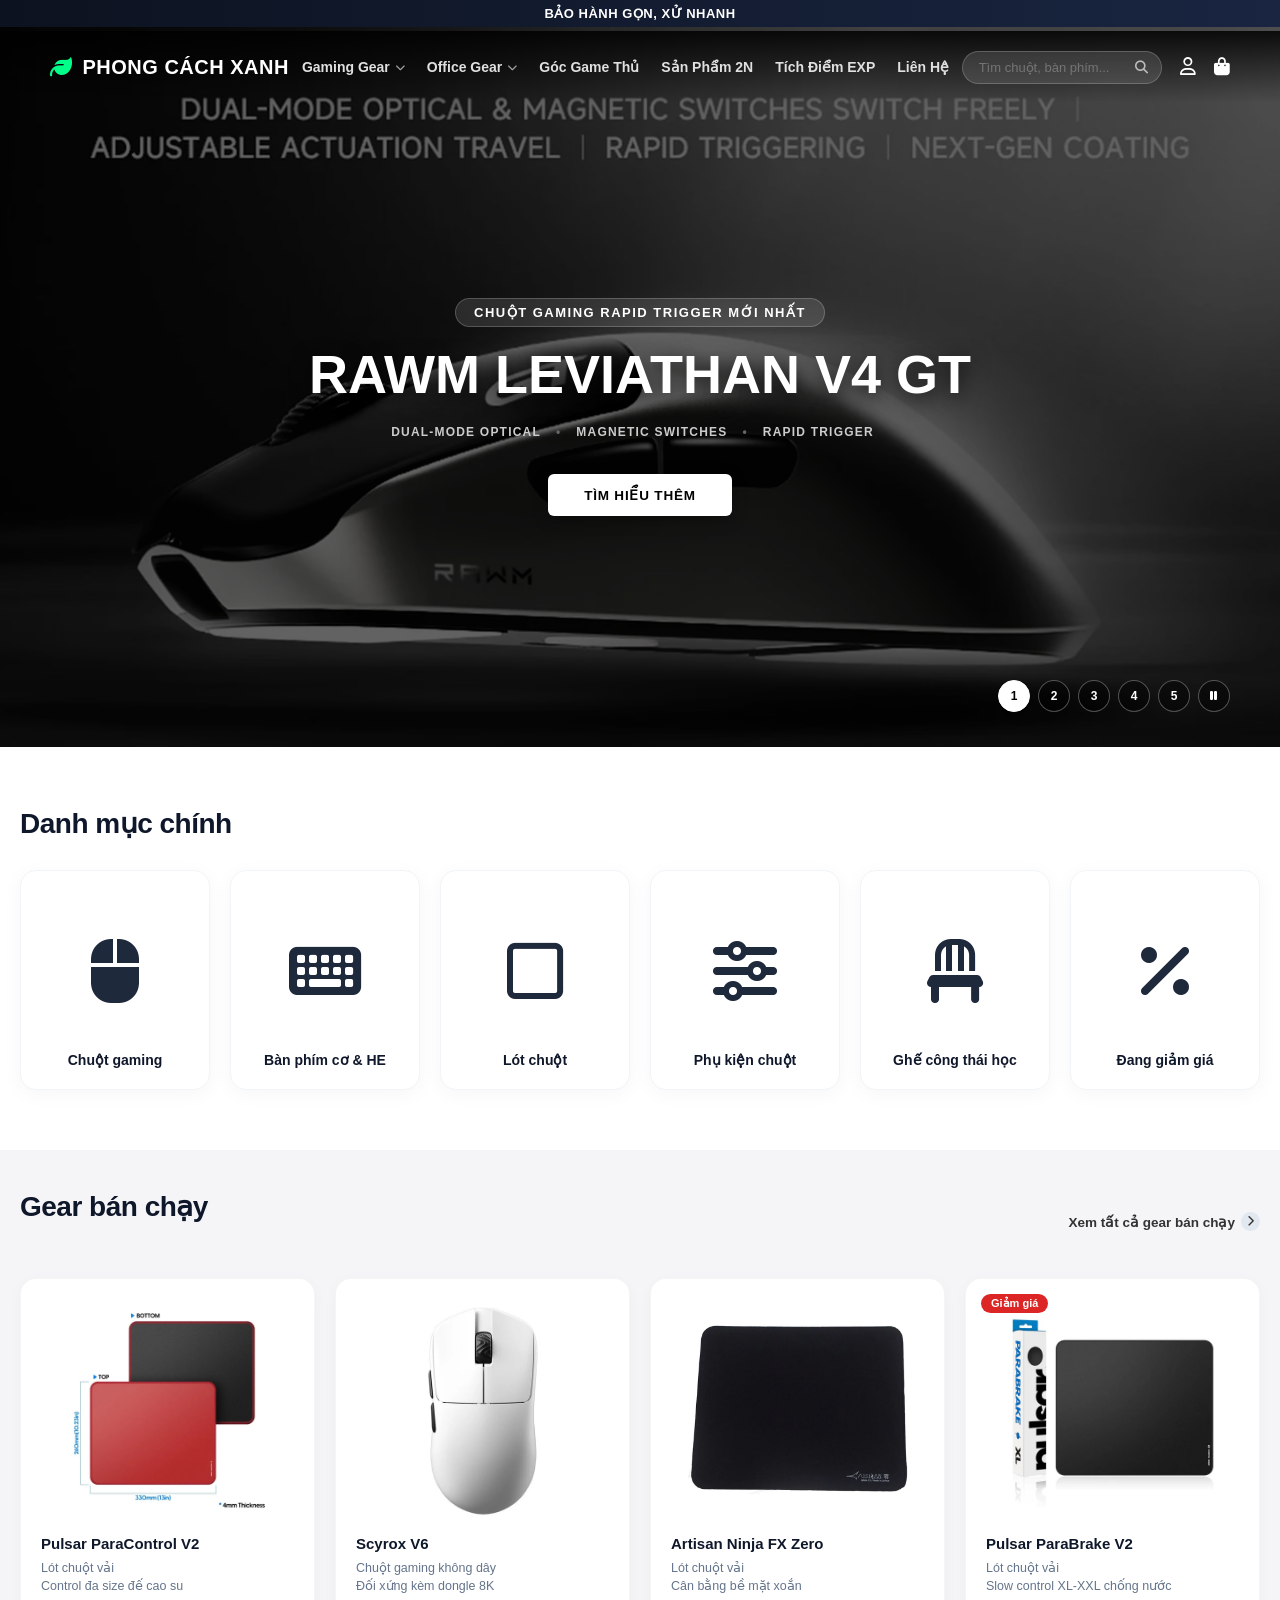
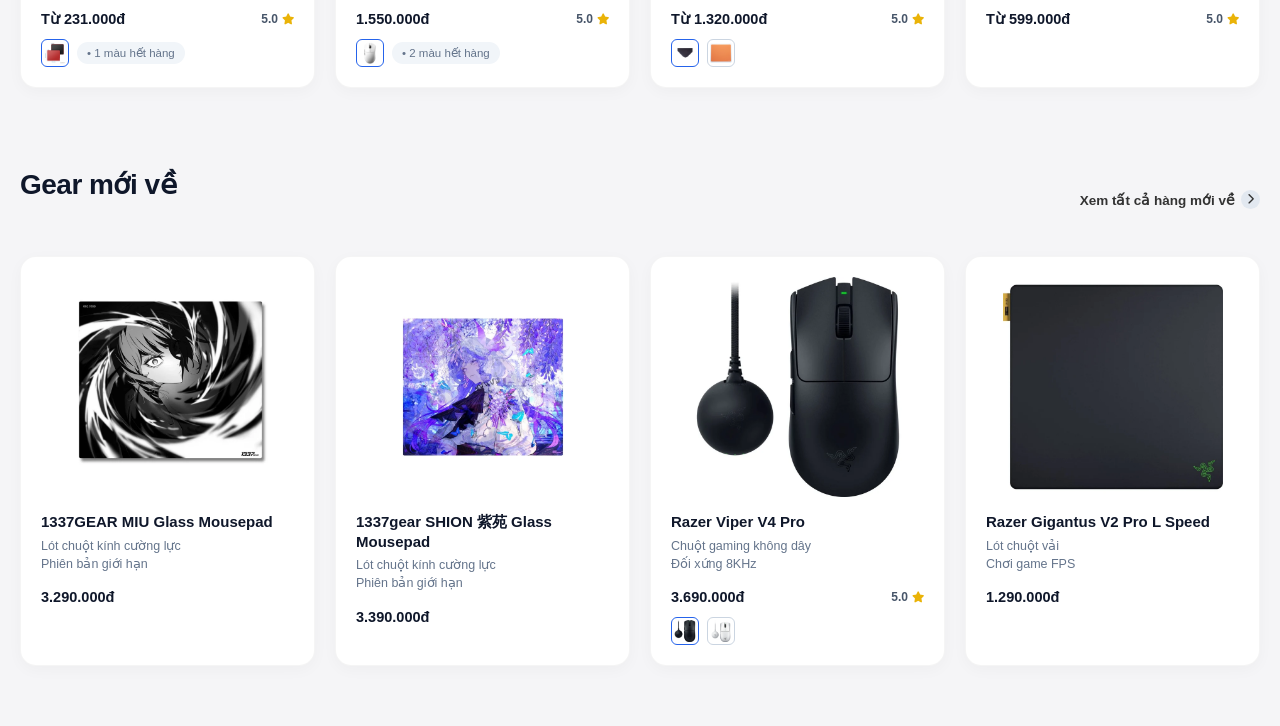
==== index.html @ 2219016d "main" ====
<!DOCTYPE html>
<html lang="vi">
<head>
  <meta charset="UTF-8">
  <meta name="viewport" content="width=device-width, initial-scale=1.0">
  <title>Phong Cách Xanh - WorldGear</title>
  <link rel="stylesheet" href="https://cdnjs.cloudflare.com/ajax/libs/font-awesome/6.4.0/css/all.min.css">
  <link rel="stylesheet" href="style.css">
</head>
<body> 

  <!-- Thanh thong bao tren cung -->
  <div class="top-bar">BẢO HÀNH GỌN, XỬ NHANH</div>

  <!-- Header, thanh dieu huong -->
  <header class="header">
  <div class="logo">
    <i class="fa-solid fa-leaf"></i>
    <span>Phong Cách Xanh</span>
  </div>

  <nav>
    <ul class="nav-links">

      <!-- 1. MEGA MENU GAMING GEAR -->
      <li class="has-mega-menu">
        <a href="#">Gaming Gear <i class="fa-solid fa-chevron-down nav-arrow"></i></a>
        
        <div class="mega-menu">
          <div class="mega-menu-inner">
            <!-- Cột danh mục chữ -->
            <div class="mega-categories">
              <div class="mega-header">
                <h2>Gaming Gear</h2>
                <a href="#" class="view-all">Xem tất cả Gaming Gear &rsaquo;</a>
              </div>

              <div class="mega-grid">
                <!-- Cột 1 -->
                <div class="mega-col">
                  <h4>Chuột Gaming</h4>
                  <ul>
                    <li><a href="#">Chuột Không Dây</a></li>
                    <li><a href="#">Chuột Siêu Nhẹ</a></li>
                    <li><a href="#">Chuột Có Dây</a></li>
                  </ul>
                  <h4>Phụ Kiện Chuột</h4>
                  <ul>
                    <li><a href="#">Feet chuột</a></li>
                    <li><a href="#">Grip tape</a></li>
                    <li><a href="#">Bao tay chơi game</a></li>
                    <li><a href="#">Aero Mod</a></li>
                    <li><a href="#">Dongle</a></li>
                    <li><a href="#">Tất cả phụ kiện chuột</a></li>
                  </ul>
                </div>

                <!-- Cột 2 -->
                <div class="mega-col">
                  <h4>Bàn Phím</h4>
                  <ul>
                    <li><a href="#">Bàn phím HE</a></li>
                    <li><a href="#">Bàn phím cơ</a></li>
                    <li><a href="#">Bàn phím không dây</a></li>
                  </ul>
                  <h4>Phụ Kiện Phím</h4>
                  <ul>
                    <li><a href="#">Kê tay</a></li>
                    <li><a href="#">Keycap</a></li>
                    <li><a href="#">Switch bàn phím</a></li>
                    <li><a href="#">Tất cả phụ kiện phím</a></li>
                  </ul>
                </div>

                <!-- Cột 3 -->
                <div class="mega-col">
                  <h4>Lót Chuột</h4>
                  <ul>
                    <li><a href="#">Lót chuột vải</a></li>
                    <li><a href="#">Lót chuột kính</a></li>
                    <li><a href="#">Lót chuột Cerapad</a></li>
                  </ul>
                  <h4>Setup</h4>
                  <ul>
                    <li><a href="#">Ghế công thái học</a></li>
                    <li><a href="#">Phụ kiện công thái học</a></li>
                    <li><a href="#">Arm màn hình</a></li>
                    <li><a href="#">Bàn nâng hạ</a></li>
                  </ul>
                </div>

                <!-- Cột 4 -->
                <div class="mega-col">
                  <h4>Tai Nghe</h4>
                  <ul>
                    <li><a href="#">Tai nghe gaming</a></li>
                    <li><a href="#">Soundcard</a></li>
                  </ul>
                  <h4>Khuyến Mãi</h4>
                  <ul>
                    <li><a href="#">Khuyến mãi</a></li>
                  </ul>
                </div>
              </div>
            </div>

            <!-- Cột Banner hình ảnh bên phải -->
            <div class="mega-banners">
              <div class="banner-card banner-large">
                <img src="img/submenu/Wooting-2800px.webp" alt="Wooting Keyboard">
                <span class="banner-tag">Wooting</span>
              </div>
              <div class="banner-group">
                <div class="banner-card banner-small">
                  <img src="img/submenu/pulsar-jinggg-x-2800px.webp" alt="Pulsar PRO Series">
                  <span class="banner-tag">Pulsar PRO Series</span>
                </div>
                <div class="banner-card banner-small">
                  <img src="img/submenu/Wlmouse-Beast-G-Silver-2800px.webp" alt="WLmouse Beast G">
                  <span class="banner-tag">WLmouse Beast G</span>
                </div>
              </div>
            </div>

          </div>
        </div>
      </li>

      <!-- 2. DROPDOWN MENU OFFICE GEAR (2 CẤP) -->
      <li class="has-dropdown">
        <a href="#">Office Gear <i class="fa-solid fa-chevron-down nav-arrow"></i></a>
        
        <ul class="dropdown-menu">
          <li><a href="#">Bàn phím văn phòng</a></li>
          
          <li class="has-submenu">
            <a href="#" class="active-item">Setup công thái học <i class="fa-solid fa-chevron-right sub-arrow"></i></a>
            <!-- Submenu cấp 2 -->
            <ul class="submenu">
              <li><a href="#">Ghế công thái học</a></li>
              <li><a href="#">Phụ kiện công thái học</a></li>
              <li><a href="#">Arm màn hình</a></li>
              <li><a href="#">Bàn nâng hạ</a></li>
            </ul>
          </li>
          
          <li><a href="#">Thiết bị cân màu</a></li>
          <li><a href="#">Chuột văn phòng</a></li>
        </ul>
      </li>

      <li><a href="#">Góc Game Thủ</a></li>
      <li><a href="#">Sản Phẩm 2N</a></li>
      <li><a href="#">Tích Điểm EXP</a></li>
      <li><a href="#">Liên Hệ</a></li>
    </ul>
  </nav>

  <div class="header-actions">
    <div class="search-box">
      <input type="text" placeholder="Tìm chuột, bàn phím...">
      <i class="fa-solid fa-magnifying-glass"></i>
    </div>
    <div class="header-icon">
      <i class="fa-regular fa-user"></i>
    </div>
    <div class="header-icon">
      <i class="fa-solid fa-bag-shopping"></i>
    </div>
  </div>
</header>

  <!-- Hero Section -->
   <script src="script.js"></script>
  <section class="hero">
  <!-- Wrapper chứa các Slide -->
  <div class="slides-container">
    
    <!-- SLIDE 1 -->
    <div class="slide active">
      <img src="img/hero/RAWM-Lev-v4-gt-2800px.webp" class="hero-bg" alt="RAWM Leviathan V4 GT">
      <div class="hero-content">
        <span class="tagline">Chuột Gaming Rapid Trigger Mới Nhất</span>
        <h1 class="hero-title">RAWM Leviathan V4 GT</h1>
        <div class="features-list">
          <span>Dual-Mode Optical</span>
          <span>Magnetic Switches</span>
          <span>Rapid Trigger</span>
        </div>
        <a href="#" class="btn-primary">Tìm Hiểu Thêm</a>
      </div>
    </div>

    <!-- SLIDE 2 -->
    <div class="slide">
      <img src="img/hero/Lamzu_Thorn_v2_2800px.webp" class="hero-bg" alt="Lamzu Thorn V2">
      <div class="hero-content">
        <span class="tagline">Chuột gaming thế hệ mới nhất</span>
        <h1 class="hero-title">Lamzu Thorn V2</h1>
        <div class="features-list">
          <span>4KHz Polling Rate</span>
          <span>Siêu nhẹ 52g</span>
          <span>Cảm biến PAW3395</span>
        </div>
        <a href="#" class="btn-primary">Xem Thêm</a>
      </div>
    </div>

    <!-- SLIDE 3 -->
    <div class="slide">
      <img src="img/hero/yuki-aim-pulsar-2800px.webp" class="hero-bg" alt="Yuki Aim x Pulsar">
      <div class="hero-content">
        <span class="tagline">Lót chuột kính giới hạn</span>
        <h1 class="hero-title">Yuki Aim x Pulsar<br>Superglide 3</h1>
        <div class="features-list">
          <span>Kính cường lực Superglide</span>
          <span>Họa tiết Yuki Edition</span>
        </div>
        <a href="#" class="btn-primary">Xem Chi Tiết</a>
      </div>
    </div>

    <!-- SLIDE 4 -->
    <div class="slide">
      <img src="img/hero/Pulsar-superglide-3-T1-2800px.webp" class="hero-bg" alt="Pulsar x T1">
      <div class="hero-content">
        <span class="tagline">Lót chuột kính phiên bản giới hạn</span>
        <h1 class="hero-title">Pulsar x T1 Liên Minh Huyền Thoại</h1>
        <div class="features-list">
          <span>Phiên bản T1 Winner</span>
          <span>Bề mặt trượt mượt mà</span>
        </div>
        <a href="#" class="btn-primary">Xem Thêm</a>
      </div>
    </div>

    <!-- SLIDE 5 -->
    <div class="slide">
      <img src="img/hero/1337gear-shion.webp" class="hero-bg" alt="1337GEAR">
      <div class="hero-content">
        <span class="tagline">Lót chuột kính giới hạn</span>
        <h1 class="hero-title">1337GEAR</h1>
        <div class="features-list">
          <span>Chống ma sát tối đa</span>
          <span>Thiết kế Anime độc bản</span>
        </div>
        <a href="#" class="btn-primary">Tìm Hiểu Thêm</a>
      </div>
    </div>

  </div>

  <!-- Thanh Điều Hướng Slide Góc Dưới Bên Phải -->
  <div class="slider-controls">
    <button class="dot active" data-index="0">1</button>
    <button class="dot" data-index="1">2</button>
    <button class="dot" data-index="2">3</button>
    <button class="dot" data-index="3">4</button>
    <button class="dot" data-index="4">5</button>
    <button class="toggle-play" id="playPauseBtn"><i class="fa-solid fa-pause"></i></button>
  </div>
</section>

<!-- Danh mucj chinh -->
<section class="main-categories">
  <div class="container">
    <h2 class="section-title">Danh mục chính</h2>

    <div class="category-grid">
      
      <!-- Thẻ 1: Chuột gaming -->
      <a href="#" class="category-card">
        <div class="category-icon">
          <!-- Đã dùng icon FontAwesome có nét vẽ đen - xanh tương tự ảnh mẫu -->
          <i class="fa-solid fa-computer-mouse"></i>
        </div>
        <span class="category-name">Chuột gaming</span>
      </a>

      <!-- Thẻ 2: Bàn phím cơ & HE -->
      <a href="#" class="category-card">
        <div class="category-icon">
          <i class="fa-solid fa-keyboard"></i>
        </div>
        <span class="category-name">Bàn phím cơ & HE</span>
      </a>

      <!-- Thẻ 3: Lót chuột -->
      <a href="#" class="category-card">
        <div class="category-icon">
          <!-- Icon hình chữ nhật đại diện cho lót chuột -->
          <i class="fa-regular fa-square"></i>
        </div>
        <span class="category-name">Lót chuột</span>
      </a>

      <!-- Thẻ 4: Phụ kiện chuột -->
      <a href="#" class="category-card">
        <div class="category-icon">
          <i class="fa-solid fa-sliders"></i>
        </div>
        <span class="category-name">Phụ kiện chuột</span>
      </a>

      <!-- Thẻ 5: Ghế công thái học -->
      <a href="#" class="category-card">
        <div class="category-icon">
          <i class="fa-solid fa-chair"></i>
        </div>
        <span class="category-name">Ghế công thái học</span>
      </a>

      <!-- Thẻ 6: Đang giảm giá -->
      <a href="#" class="category-card">
        <div class="category-icon">
          <i class="fa-solid fa-percent"></i>
        </div>
        <span class="category-name">Đang giảm giá</span>
      </a>

    </div>
  </div>
</section>

<!-- GEar ban chay -->
<section class="bestseller-section">
  <div class="container">
    <div class="section-header">
      <h2 class="section-title">Gear bán chạy</h2>
      <a href="#" class="view-all-link">Xem tất cả gear bán chạy <i class="fa-solid fa-chevron-right"></i></a>
    </div>

    <div class="product-grid">

      <div class="product-card" data-id="bc-01">
        <div class="product-image">
          <img src="product/Mouse pad/Pulsa/Pulsa paracontrol v2/lot-chu-t-pulsar-paracontrol-v2-medium-speed-s-d-n-xxl-size-m-i-38123616305397.webp" alt="Pulsar ParaControl V2">
          <button class="btn-quick-add" data-id="bc-01" data-name="Pulsar ParaControl V2" data-price="231000">+ Chọn nhanh</button>
        </div>
        <div class="product-info">
          <h3 class="product-name">Pulsar ParaControl V2</h3>
          <p class="product-subtext">Lót chuột vải</p>
          <p class="product-subtext">Control đa size đế cao su</p>
          <div class="product-meta">
            <div class="product-price">Từ 231.000đ</div>
            <div class="product-rating"><span>5.0</span> <i class="fa-solid fa-star"></i></div>
          </div>
          <div class="product-status">
            <div class="color-thumb active"><img src="product/Mouse pad/Pulsa/Pulsa paracontrol v2/lot-chu-t-pulsar-paracontrol-v2-medium-speed-s-d-n-xxl-size-m-i-38123616305397.webp" alt="black"></div>
            <span class="status-tag">• 1 màu hết hàng</span>
          </div>
        </div>
      </div>

      <div class="product-card" data-id="bc-02">
        <div class="product-image">
          <img src="product/Mouse/scyrox v6/chu-t-khong-day-sieu-nh-scyrox-v6-di-kem-dongle-8k-42603647893749.webp" alt="Scyrox V6">
          <button class="btn-quick-add" data-id="bc-02" data-name="Scyrox V6" data-price="1550000">+ Chọn nhanh</button>
        </div>
        <div class="product-info">
          <h3 class="product-name">Scyrox V6</h3>
          <p class="product-subtext">Chuột gaming không dây</p>
          <p class="product-subtext">Đối xứng kèm dongle 8K</p>
          <div class="product-meta">
            <div class="product-price">1.550.000đ</div>
            <div class="product-rating"><span>5.0</span> <i class="fa-solid fa-star"></i></div>
          </div>
          <div class="product-status">
            <div class="color-thumb active"><img src="product/Mouse/scyrox v6/chu-t-khong-day-sieu-nh-scyrox-v6-di-kem-dongle-8k-42603647893749.webp" alt="white"></div>
            <span class="status-tag">• 2 màu hết hàng</span>
          </div>
        </div>
      </div>

      <div class="product-card" data-id="bc-03">
        <div class="product-image">
          <img src="product/Mouse pad/Artisan/Artisan zero/lot-chu-t-v-i-artisan-ninja-fx-zero-1167254172.webp" alt="Artisan Ninja FX Zero">
          <button class="btn-quick-add" data-id="bc-03" data-name="Artisan Ninja FX Zero" data-price="1320000">+ Chọn nhanh</button>
        </div>
        <div class="product-info">
          <h3 class="product-name">Artisan Ninja FX Zero</h3>
          <p class="product-subtext">Lót chuột vải</p>
          <p class="product-subtext">Cân bằng bề mặt xoắn</p>
          <div class="product-meta">
            <div class="product-price">Từ 1.320.000đ</div>
            <div class="product-rating"><span>5.0</span> <i class="fa-solid fa-star"></i></div>
          </div>
          <div class="product-status">
            <div class="color-thumb active">
              <img src="product/Mouse pad/Artisan/Artisan zero/lot-chu-t-v-i-artisan-ninja-fx-zero-1167254174.jpg" alt="">
            </div>
            <div class="color-thumb">
              <img src="product/Mouse pad/Artisan/Artisan zero/lot-chu-t-v-i-artisan-ninja-fx-zero-1167254175.webp" alt="">
            </div>
          </div>
        </div>
      </div>

      <div class="product-card" data-id="bc-04">
        <span class="badge-sale">Giảm giá</span>
        <div class="product-image">
          <img src="product/Mouse pad/Pulsa/Pulsa parabrake v2/lot-chu-t-pulsar-parabrake-v2-slow-speed-xl-d-n-xxl-41639916306677.webp" alt="Pulsar ParaBrake V2">
          <button class="btn-quick-add" data-id="bc-04" data-name="Pulsar ParaBrake V2" data-price="599000">+ Chọn nhanh</button>
        </div>
        <div class="product-info">
          <h3 class="product-name">Pulsar ParaBrake V2</h3>
          <p class="product-subtext">Lót chuột vải</p>
          <p class="product-subtext">Slow control XL-XXL chống nước</p>
          <div class="product-meta">
            <div class="product-price">Từ 599.000đ</div>
            <div class="product-rating"><span>5.0</span> <i class="fa-solid fa-star"></i></div>
          </div>
        </div>
      </div>

    </div>
  </div>
</section>

<!-- Gear moi ve -->
<section class="new-arrivals-section">
  <div class="container">
    <div class="section-header">
      <h2 class="section-title">Gear mới về</h2>
      <a href="#" class="view-all-link">Xem tất cả hàng mới về <i class="fa-solid fa-chevron-right"></i></a>
    </div>

    <div class="product-grid">

      <div class="product-card" data-id="mv-01">
        <div class="product-image">
          <img src="product/Mouse pad/Glass mousepad/1337gear/1337gear-miu-lot-chu-t-kinh-c-ng-l-c-1253948917.webp" alt="1337GEAR MIU Glass Mousepad">
          <button class="btn-quick-add" data-id="mv-01" data-name="1337GEAR MIU Glass Mousepad" data-price="3290000">+ Chọn nhanh</button>
        </div>
        <div class="product-info">
          <h3 class="product-name">1337GEAR MIU Glass Mousepad</h3>
          <p class="product-subtext">Lót chuột kính cường lực</p>
          <p class="product-subtext">Phiên bản giới hạn</p>
          <div class="product-meta">
            <div class="product-price">3.290.000đ</div>
          </div>
        </div>
      </div>

      <div class="product-card" data-id="mv-02">
        <div class="product-image">
          <img src="product/Mouse pad/Glass mousepad/1337gear/1337gear-shion-lot-chu-t-kinh-c-ng-l-c-1253948911.webp" alt="1337gear SHION Glass Mousepad">
          <button class="btn-quick-add" data-id="mv-02" data-name="1337gear SHION 紫苑 Glass Mousepad" data-price="3390000">+ Chọn nhanh</button>
        </div>
        <div class="product-info">
          <h3 class="product-name">1337gear SHION 紫苑 Glass Mousepad</h3>
          <p class="product-subtext">Lót chuột kính cường lực</p>
          <p class="product-subtext">Phiên bản giới hạn</p>
          <div class="product-meta">
            <div class="product-price">3.390.000đ</div>
          </div>
        </div>
      </div>

      <div class="product-card" data-id="mv-03">
        <div class="product-image">
          <img src="product/Mouse/Razer/v4 pro/razer-viper-v4-pro-chu-t-khong-day-d-i-x-ng-8khz-1229087475.webp" alt="Razer Viper V4 Pro">
          <button class="btn-quick-add" data-id="mv-03" data-name="Razer Viper V4 Pro" data-price="3690000">+ Chọn nhanh</button>
        </div>
        <div class="product-info">
          <h3 class="product-name">Razer Viper V4 Pro</h3>
          <p class="product-subtext">Chuột gaming không dây</p>
          <p class="product-subtext">Đối xứng 8KHz</p>
          <div class="product-meta">
            <div class="product-price">3.690.000đ</div>
            <div class="product-rating"><span>5.0</span> <i class="fa-solid fa-star"></i></div>
          </div>
          <div class="product-status">
            <div class="color-thumb active">
              <img src="product/Mouse/Razer/v4 pro/razer-viper-v4-pro-chu-t-khong-day-d-i-x-ng-8khz-1229087475.webp" alt="">
            </div>
            <div class="color-thumb ">
              <img src="product/Mouse/Razer/v4 pro/razer-viper-v4-pro-chu-t-khong-day-d-i-x-ng-8khz-1229087485.webp" alt="">
            </div>
          </div>
        </div>
      </div>

      <div class="product-card" data-id="mv-04">
        <div class="product-image">
          <img src="product/Mouse pad/Razer/gigantus v2 pro/razer-gigantus-v2-pro-l-speed-lot-chu-t-ch-i-game-fps-1231407725.webp" alt="Razer Gigantus V2 Pro L Speed">
          <button class="btn-quick-add" data-id="mv-04" data-name="Razer Gigantus V2 Pro L Speed" data-price="1290000">+ Chọn nhanh</button>
        </div>
        <div class="product-info">
          <h3 class="product-name">Razer Gigantus V2 Pro L Speed</h3>
          <p class="product-subtext">Lót chuột vải</p>
          <p class="product-subtext">Chơi game FPS</p>
          <div class="product-meta">
            <div class="product-price">1.290.000đ</div>
          </div>
        </div>
      </div>

    </div>
  </div>
</section>



</body>
</html>
---- style.css ----
/* Reset CSS */
* {
  box-sizing: border-box;
  margin: 0;
  padding: 0;
  font-family: 'Segoe UI', -apple-system, BlinkMacSystemFont, Roboto, sans-serif;
}

body {
  background-color: #F5F5F7;
  color: #ffffff;
  overflow-x: hidden;
}

/* Top Announcement Bar */
.top-bar {
  background: linear-gradient(90deg, #0C121F, #192541);
  text-align: center;
  padding: 6px 12px;
  font-size: 13px;
  font-weight: 600;
  letter-spacing: 0.5px;
  position: relative;
  z-index: 101;
}

/* Header Component */
/* ==================== HEADER COMPONENT ==================== */
.header {
  position: fixed;
  top: 31px;
  left: 0;
  width: 100%;
  z-index: 100;
  display: flex;
  align-items: center;
  justify-content: space-between;
  padding: 18px 50px;
  /* Mặc định nền trong suốt mờ từ trên xuống */
  background: linear-gradient(180deg, rgba(0,0,0,0.85) 0%, rgba(0,0,0,0) 100%);
  /* Thêm transition để đổi màu mượt mà */
  transition: background 0.4s ease, color 0.4s ease, box-shadow 0.4s ease;
}

/* HIỆU ỨNG HOVER VÀO HEADER */
.header:hover {
  background: #ffffff; /* Đổi nền thành màu trắng */
  box-shadow: 0 4px 20px rgba(0, 0, 0, 0.15); /* Thêm bóng đổ nhẹ cho đẹp */
}

/* Đổi màu Logo khi hover Header */
.logo {
  display: flex;
  align-items: center;
  gap: 10px;
  font-weight: 800;
  font-size: 20px;
  text-transform: uppercase;
  letter-spacing: 0.5px;
  cursor: pointer;
  color: #ffffff;
  transition: color 0.4s ease;
}

.header:hover .logo {
  color: #000000; /* Đổi tên Logo thành màu đen */
}

.logo i {
  color: #00ff88;
  font-size: 22px;
  transition: color 0.4s ease;
}

.header:hover .logo i {
  color: #00aa55; /* Đổi icon logo sang tone xanh đậm hơn chút trên nền trắng */
}

/* Đổi màu các liên kết Navigation */
.nav-links {
  display: flex;
  list-style: none;
  gap: 22px;
}

.nav-links a {
  color: #e0e0e0;
  text-decoration: none;
  font-weight: 600;
  font-size: 14px;
  transition: color 0.3s ease;
  display: flex;
  align-items: center;
  gap: 5px;
}

.header:hover .nav-links a {
  color: #111111; /* Đổi chữ menu thành màu đen khi hover Header */
}

.nav-links a:hover {
  color: #00cc66 !important; /* Màu xanh khi rê chuột trực tiếp vào từng chữ */
}

.nav-arrow {
  font-size: 10px;
  opacity: 0.7;
}

/* Header Actions & Search Box */
.header-actions {
  display: flex;
  align-items: center;
  gap: 18px;
}

.search-box {
  position: relative;
}

.search-box input {
  background: rgba(255, 255, 255, 0.12);
  border: 1px solid rgba(255, 255, 255, 0.2);
  padding: 8px 36px 8px 16px;
  border-radius: 20px;
  color: #ffffff;
  font-size: 13px;
  outline: none;
  backdrop-filter: blur(8px);
  width: 200px;
  transition: all 0.3s ease;
}

/* Đổi khung tìm kiếm khi hover Header */
.header:hover .search-box input {
  background: #f0f0f0;
  border-color: #ddd;
  color: #000000;
}

.header:hover .search-box input::placeholder {
  color: #777777;
}

.search-box input:focus {
  width: 240px;
  border-color: #00cc66 !important;
}

.search-box i {
  position: absolute;
  right: 14px;
  top: 50%;
  transform: translateY(-50%);
  color: #bbb;
  font-size: 13px;
  transition: color 0.4s ease;
}

.header:hover .search-box i {
  color: #555555; /* Đổi kính kính tìm kiếm sang màu xám đen */
}

.header-icon {
  font-size: 18px;
  color: #ffffff;
  cursor: pointer;
  transition: color 0.3s ease;
}

.header:hover .header-icon {
  color: #111111; /* Đổi các icon giỏ hàng / user thành màu đen */
}

.header-icon:hover {
  color: #00cc66 !important;
}

/* ==================== DROPDOWN & MEGA MENU BASE ==================== */
/* Đảm bảo menu con mở ra ăn theo chiều rộng toàn màn hình */
.header {
  position: absolute;
}

.nav-links > li {
  position: relative;
  padding: 10px 0;
}

/* Xoay mũi tên khi Hover */
.has-mega-menu:hover .nav-arrow,
.has-dropdown:hover .nav-arrow {
  transform: rotate(180deg);
  color: #00cc66;
}

.nav-arrow {
  transition: transform 0.3s ease;
}

/* ==================== 1. MEGA MENU (GAMING GEAR) ==================== */
.mega-menu {
  position: fixed;
  top: 85px; /* Ngay dưới thanh Header */
  left: 0;
  width: 100vw;
  background: #ffffff;
  color: #111111;
  box-shadow: 0 10px 30px rgba(0,0,0,0.15);
  border-top: 1px solid #eee;
  opacity: 0;
  visibility: hidden;
  transform: translateY(10px);
  transition: all 0.3s ease;
  pointer-events: none;
  z-index: 99;
}

.has-mega-menu:hover .mega-menu {
  opacity: 1;
  visibility: visible;
  transform: translateY(0);
  pointer-events: auto;
}

.mega-menu-inner {
  max-width: 1300px;
  margin: 0 auto;
  padding: 30px 40px;
  display: flex;
  gap: 40px;
}

/* Bên trái: Danh mục */
.mega-categories {
  flex: 1;
}

.mega-header {
  display: flex;
  justify-content: space-between;
  align-items: center;
  margin-bottom: 25px;
  padding-bottom: 10px;
  border-bottom: 1px solid #f0f0f0;
}

.mega-header h2 {
  font-size: 20px;
  font-weight: 800;
  color: #111;
}

.mega-header .view-all {
  color: #2563eb;
  font-size: 13px;
  font-weight: 600;
  text-decoration: none;
}

.mega-grid {
  display: grid;
  grid-template-columns: repeat(4, 1fr);
  gap: 20px;
}

.mega-col h4 {
  font-size: 14px;
  font-weight: 700;
  color: #111;
  margin-top: 15px;
  margin-bottom: 10px;
}

.mega-col h4:first-child {
  margin-top: 0;
}

.mega-col ul {
  list-style: none;
}

.mega-col ul li {
  margin-bottom: 8px;
}

.mega-col ul li a {
  color: #666;
  font-size: 13px;
  text-decoration: none;
  font-weight: 500;
  transition: color 0.2s ease;
}

.mega-col ul li a:hover {
  color: #2563eb;
}

/* Bên phải: Banners */
.mega-banners {
  width: 420px;
  display: flex;
  flex-direction: column;
  gap: 12px;
}

.banner-card {
  position: relative;
  border-radius: 12px;
  overflow: hidden;
  background: #f5f5f5;
}

.banner-card img {
  width: 100%;
  height: 100%;
  object-fit: cover;
  display: block;
  transition: transform 0.4s ease;
}

.banner-card:hover img {
  transform: scale(1.04);
}

.banner-large {
  height: 180px;
}

.banner-group {
  display: flex;
  gap: 12px;
}

.banner-small {
  flex: 1;
  height: 120px;
}

.banner-tag {
  position: absolute;
  bottom: 12px;
  left: 12px;
  background: rgba(255, 255, 255, 0.9);
  backdrop-filter: blur(4px);
  color: #111;
  padding: 5px 12px;
  border-radius: 6px;
  font-size: 12px;
  font-weight: 700;
  box-shadow: 0 2px 8px rgba(0,0,0,0.1);
}

/* ==================== 2. DROPDOWN 2 CẤP (OFFICE GEAR) ==================== */
.dropdown-menu {
  position: absolute;
  top: 100%;
  left: 0;
  width: 230px;
  background: #ffffff;
  border-radius: 12px;
  padding: 10px;
  box-shadow: 0 10px 25px rgba(0, 0, 0, 0.12);
  list-style: none;
  opacity: 0;
  visibility: hidden;
  transform: translateY(10px);
  transition: all 0.3s ease;
  z-index: 100;
}

.has-dropdown:hover .dropdown-menu {
  opacity: 1;
  visibility: visible;
  transform: translateY(0);
}

.dropdown-menu li {
  position: relative;
  margin-bottom: 2px;
}

.dropdown-menu li a {
  display: flex;
  justify-content: space-between;
  align-items: center;
  padding: 12px 14px;
  color: #333333;
  font-size: 13.5px;
  font-weight: 600;
  text-decoration: none;
  border-radius: 8px;
  transition: all 0.2s ease;
}

.dropdown-menu li a:hover,
.dropdown-menu li a.active-item {
  background: #edf2ff;
  color: #2563eb;
}

.sub-arrow {
  font-size: 11px;
  opacity: 0.7;
}

/* Submenu Cấp 2 (Bay ra bên phải) */
.submenu {
  position: absolute;
  top: 0;
  left: 100%;
  margin-left: 8px;
  width: 220px;
  background: #ffffff;
  border-radius: 12px;
  padding: 10px;
  box-shadow: 0 10px 25px rgba(0, 0, 0, 0.12);
  list-style: none;
  opacity: 0;
  visibility: hidden;
  transform: translateX(-10px);
  transition: all 0.25s ease;
}

.has-submenu:hover .submenu {
  opacity: 1;
  visibility: visible;
  transform: translateX(0);
}

/* Hero Section */
/* ==================== HERO SLIDER STYLES ==================== */
.hero {
  position: relative;
  height: 80vh;
  width: 100%;
  overflow: hidden;
  background: #050505;
}

.slides-container {
  position: relative;
  width: 100%;
  height: 100%;
}

/* Các slide xếp chồng lên nhau, ẩn mặc định */
.slide {
  position: absolute;
  top: 0;
  left: 0;
  width: 100%;
  height: 100%;
  opacity: 0;
  visibility: hidden;
  transition: opacity 0.8s ease-in-out, visibility 0.8s ease-in-out;
  display: flex;
  align-items: center;
  justify-content: center;
}

/* Slide active sẽ hiện lên */
.slide.active {
  opacity: 1;
  visibility: visible;
}

/* Ảnh nền Hero */
.hero-bg {
  position: absolute;
  top: 0;
  left: 0;
  width: 100%;
  height: 100%;
  object-fit: cover;
  opacity: 0.45;
  filter: brightness(0.8) contrast(1.1);
}

/* Nội dung chữ ở giữa */
.hero-content {
  position: relative;
  z-index: 10;
  text-align: center;
  max-width: 900px;
  padding: 0 20px;
  margin-top: 40px;
  transform: translateY(15px);
  transition: transform 0.8s ease-out;
}

.slide.active .hero-content {
  transform: translateY(0);
}

/* Nhãn phụ (Tagline) */
.tagline {
  display: inline-block;
  color: #ffffff;
  font-size: 13px;
  font-weight: 600;
  text-transform: uppercase;
  letter-spacing: 1.5px;
  margin-bottom: 16px;
  background: rgba(255, 255, 255, 0.12);
  padding: 6px 18px;
  border-radius: 30px;
  backdrop-filter: blur(5px);
  border: 1px solid rgba(255, 255, 255, 0.2);
}

/* Tiêu đề chính */
.hero-title {
  font-size: 54px;
  font-weight: 900;
  line-height: 1.15;
  text-transform: uppercase;
  margin-bottom: 20px;
  color: #ffffff;
  text-shadow: 0 5px 20px rgba(0,0,0,0.8);
}

/* Đặc tính nổi bật */
.features-list {
  display: flex;
  justify-content: center;
  flex-wrap: wrap;
  gap: 15px;
  color: #cccccc;
  font-size: 12px;
  font-weight: 700;
  letter-spacing: 1.2px;
  text-transform: uppercase;
  margin-bottom: 35px;
}

.features-list span::after {
  content: "•";
  margin-left: 15px;
  color: #666;
}

.features-list span:last-child::after {
  content: "";
}

/* Nút bấm mua hàng / xem chi tiết */
.btn-primary {
  display: inline-block;
  background: #ffffff;
  color: #000000;
  padding: 13px 36px;
  border-radius: 6px;
  font-weight: 700;
  font-size: 13.5px;
  text-decoration: none;
  text-transform: uppercase;
  letter-spacing: 0.8px;
  transition: all 0.3s ease;
  box-shadow: 0 4px 15px rgba(0, 0, 0, 0.3);
}

.btn-primary:hover {
  background: #00ff88;
  color: #000000;
  box-shadow: 0 0 25px rgba(0, 255, 136, 0.6);
  transform: translateY(-2px);
}

/* ==================== CONTROLS (NÚT BẤM SLIDE) ==================== */
.slider-controls {
  position: absolute;
  bottom: 35px;
  right: 50px;
  display: flex;
  align-items: center;
  gap: 8px;
  z-index: 20;
}

.dot, .toggle-play {
  width: 32px;
  height: 32px;
  border-radius: 50%;
  border: 1px solid rgba(255, 255, 255, 0.3);
  background: rgba(0, 0, 0, 0.4);
  color: #ffffff;
  font-size: 12px;
  font-weight: 600;
  cursor: pointer;
  display: flex;
  align-items: center;
  justify-content: center;
  transition: all 0.3s ease;
  backdrop-filter: blur(4px);
}

.dot:hover, .toggle-play:hover {
  border-color: #ffffff;
  background: rgba(255, 255, 255, 0.2);
}

.dot.active {
  border-color: #ffffff;
  background: #ffffff;
  color: #000000;
  font-weight: 800;
}

/* ==================== MAIN CATEGORIES SECTION ==================== */
.main-categories {
  background-color: #ffffff;
  padding: 60px 0;
  color: #111111;
}

.container {
  max-width: 1280px;
  margin: 0 auto;
  padding: 0 20px;
}

/* Tiêu đề mục */
.section-title {
  font-size: 28px;
  font-weight: 800;
  color: #0f172a;
  margin-bottom: 30px;
  letter-spacing: -0.5px;
}

/* Lưới chứa 6 danh mục */
.category-grid {
  display: grid;
  grid-template-columns: repeat(6, 1fr);
  gap: 20px;
}

/* Thẻ Danh Mục (Card) */
.category-card {
  background: #ffffff;
  border-radius: 16px;
  border: 1px solid #f1f5f9;
  box-shadow: 0 4px 20px rgba(0, 0, 0, 0.04);
  display: flex;
  flex-direction: column;
  align-items: center;
  justify-content: space-between;
  padding: 35px 15px 20px 15px;
  text-decoration: none;
  transition: all 0.3s ease;
  height: 220px;
}

/* Hiệu ứng rê chuột nâng nhẹ thẻ lên */
.category-card:hover {
  transform: translateY(-6px);
  box-shadow: 0 12px 30px rgba(0, 0, 0, 0.08);
  border-color: #e2e8f0;
}

/* Khung chứa Icon */
.category-icon {
  flex: 1;
  display: flex;
  align-items: center;
  justify-content: center;
  color: #1e293b;
  font-size: 64px; /* Kích thước icon lớn nổi bật */
  transition: transform 0.3s ease, color 0.3s ease;
}

/* Icon đổi tone màu nhẹ khi hover */
.category-card:hover .category-icon {
  transform: scale(1.08);
  color: #2563eb;
}

/* Trường hợp dùng hình ảnh PNG/SVG thay cho Icon */
.category-icon img {
  max-width: 80px;
  max-height: 80px;
  object-fit: contain;
}

/* Tên danh mục bên dưới */
.category-name {
  font-size: 14px;
  font-weight: 700;
  color: #0f172a;
  text-align: center;
  margin-top: 15px;
  line-height: 1.3;
}

/* Responsive cho màn hình nhỏ / Điện thoại */
@media (max-width: 1024px) {
  .category-grid {
    grid-template-columns: repeat(3, 1fr);
  }
}

@media (max-width: 640px) {
  .category-grid {
    grid-template-columns: repeat(2, 1fr);
    gap: 12px;
  }
  
  .category-card {
    height: 180px;
    padding: 25px 10px 15px 10px;
  }

  .category-icon {
    font-size: 48px;
  }
}

/* ==================== BESTSELLER SECTION ==================== */
.bestseller-section {
  padding: 40px 0 60px 0;
}

/* Header của Section */
.section-header {
  display: flex;
  justify-content: space-between;
  align-items: center;
  margin-bottom: 25px;
}

.view-all-link {
  color: #333333;
  font-size: 13.5px;
  font-weight: 600;
  text-decoration: none;
  display: flex;
  align-items: center;
  gap: 6px;
  transition: color 0.2s ease;
}

.view-all-link i {
  font-size: 11px;
  background: #e2e8f0;
  padding: 4px 6px;
  border-radius: 50%;
}

.view-all-link:hover {
  color: #2563eb;
}

/* Lưới sản phẩm (4 cột) */
.product-grid {
  display: grid;
  grid-template-columns: repeat(4, 1fr);
  gap: 20px;
}

/* Thẻ Sản Phẩm */
.product-card {
  background: #ffffff;
  border-radius: 16px;
  padding: 20px;
  position: relative;
  display: flex;
  flex-direction: column;
  justify-content: space-between;
  border: 1px solid rgba(0, 0, 0, 0.04);
  box-shadow: 0 4px 15px rgba(0, 0, 0, 0.03);
  transition: transform 0.3s ease, box-shadow 0.3s ease;
}

.product-card:hover {
  transform: translateY(-50%);
  transform: translateY(-5px);
  box-shadow: 0 12px 25px rgba(0, 0, 0, 0.08);
}

/* Badge Giảm Giá */
.badge-sale {
  position: absolute;
  top: 15px;
  left: 15px;
  background: #dc2626;
  color: #ffffff;
  font-size: 11px;
  font-weight: 700;
  padding: 3px 10px;
  border-radius: 12px;
  z-index: 2;
}

/* Khung Ảnh Sản Phẩm */
.product-image {
  width: 100%;
  height: 220px;
  display: flex;
  align-items: center;
  justify-content: center;
  margin-bottom: 15px;
}

.product-image img {
  max-width: 100%;
  max-height: 100%;
  object-fit: contain;
  transition: transform 0.3s ease;
}

.product-card:hover .product-image img {
  transform: scale(1.04);
}

/* Thông Tin Sản Phẩm */
.product-info {
  display: flex;
  flex-direction: column;
  flex: 1;
}

.product-name {
  font-size: 15px;
  font-weight: 700;
  color: #0f172a;
  margin-bottom: 6px;
  line-height: 1.3;
}

.product-subtext {
  font-size: 12.5px;
  color: #64748b;
  margin-bottom: 2px;
  line-height: 1.3;
}

/* Giá & Đánh giá */
.product-meta {
  display: flex;
  justify-content: space-between;
  align-items: center;
  margin-top: 15px;
  margin-bottom: 12px;
}

.product-price {
  font-size: 14.5px;
  font-weight: 700;
  color: #0f172a;
}

.product-rating {
  display: flex;
  align-items: center;
  gap: 4px;
  font-size: 12px;
  font-weight: 600;
  color: #475569;
}

.product-rating i {
  color: #eab308; /* Màu vàng ngôi sao */
  font-size: 11px;
}

/* Ô màu sắc & Trạng thái (Color Swatches) */
.product-status {
  display: flex;
  align-items: center;
  gap: 8px;
  margin-top: auto;
}

.color-thumb {
  width: 28px;
  height: 28px;
  border-radius: 6px;
  border: 1px solid #cbd5e1;
  padding: 2px;
  cursor: pointer;
  display: flex;
  align-items: center;
  justify-content: center;
  overflow: hidden;
}

.color-thumb.active {
  border-color: #2563eb;
}

.color-thumb img {
  width: 100%;
  height: 100%;
  object-fit: cover;
  border-radius: 4px;
}



.status-tag {
  font-size: 11.5px;
  color: #64748b;
  background: #f1f5f9;
  padding: 4px 10px;
  border-radius: 12px;
  font-weight: 500;
}

/* Responsive */
@media (max-width: 1024px) {
  .product-grid {
    grid-template-columns: repeat(2, 1fr);
  }
}

@media (max-width: 640px) {
  .product-grid {
    grid-template-columns: repeat(1, 1fr);
  }
}

/* ==================== NEW ARRIVALS SECTION ==================== */
.new-arrivals-section {
  padding: 20px 0 60px 0;
}

/* Nút + Chọn Nhanh trên ảnh sản phẩm */
/* Khung chứa ảnh sản phẩm */
.product-image {
  position: relative;
  width: 100%;
  height: 220px;
  display: flex;
  align-items: center;
  justify-content: center;
  margin-bottom: 15px;
  overflow: hidden; /* Giữ nút nằm gọn bên trong khung ảnh */
}

/* Nút "+ Chọn nhanh" - Mặc định ẩn và trượt nhẹ từ dưới lên */
.btn-quick-add {
  position: absolute;
  bottom: 12px;
  right: 12px;
  background-color: #2563eb; /* Màu xanh dương */
  color: #ffffff;
  border: none;
  padding: 8px 16px;
  border-radius: 8px;
  font-size: 12.5px;
  font-weight: 700;
  cursor: pointer;
  box-shadow: 0 4px 12px rgba(37, 99, 235, 0.35);
  
  /* Hiệu ứng Ẩn & Trượt */
  opacity: 0;
  visibility: hidden;
  transform: translateY(10px);
  transition: all 0.25s cubic-bezier(0.4, 0, 0.2, 1);
  z-index: 10;
}

/* Khi hover vào THẺ/ẢNH SẢN PHẨM -> Hiện nút Chọn nhanh */
.product-card:hover .btn-quick-add {
  opacity: 1;
  visibility: visible;
  transform: translateY(0);
}

/* Hiệu ứng khi rê chuột trực tiếp vào nút */
.btn-quick-add:hover {
  background-color: #1d4ed8;
  transform: translateY(-2px);
  box-shadow: 0 6px 16px rgba(37, 99, 235, 0.45);
}

/* Hiệu ứng khi nhấn nút */
.btn-quick-add:active {
  transform: translateY(0) scale(0.96);
}
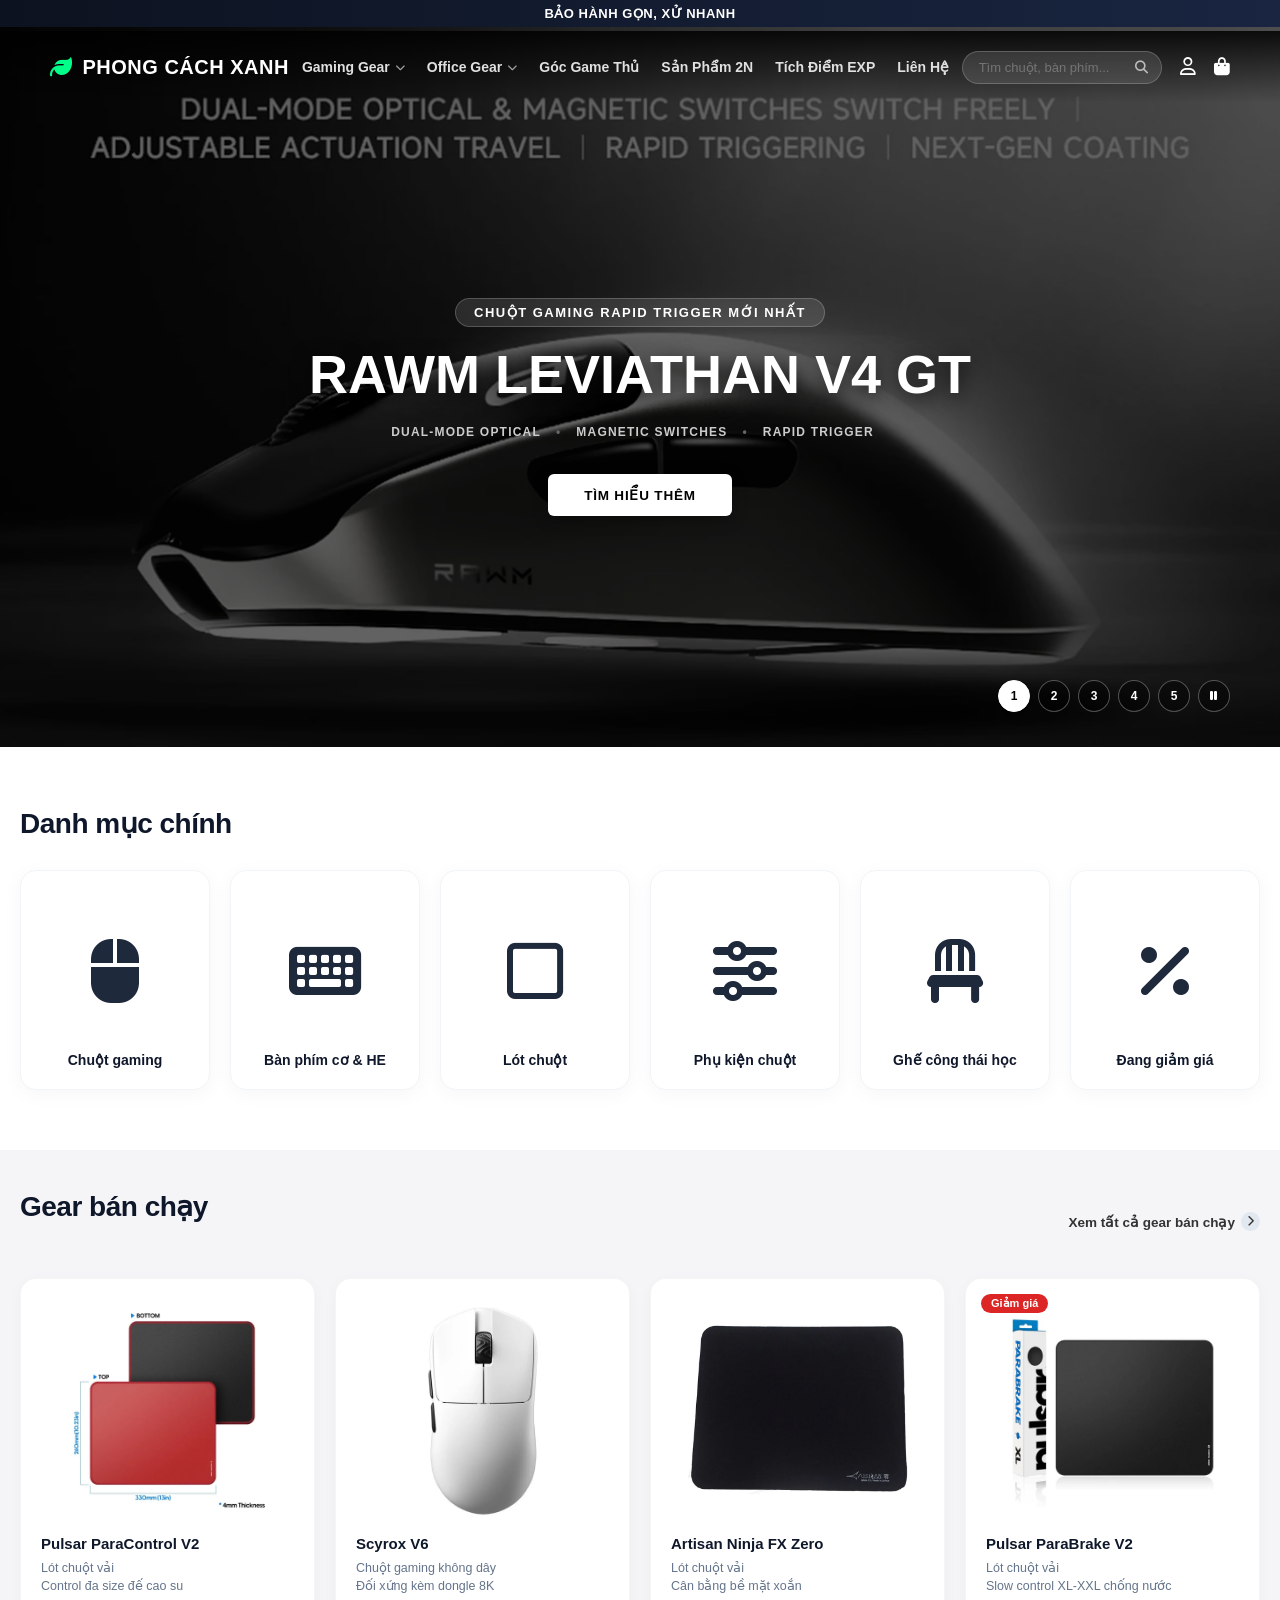
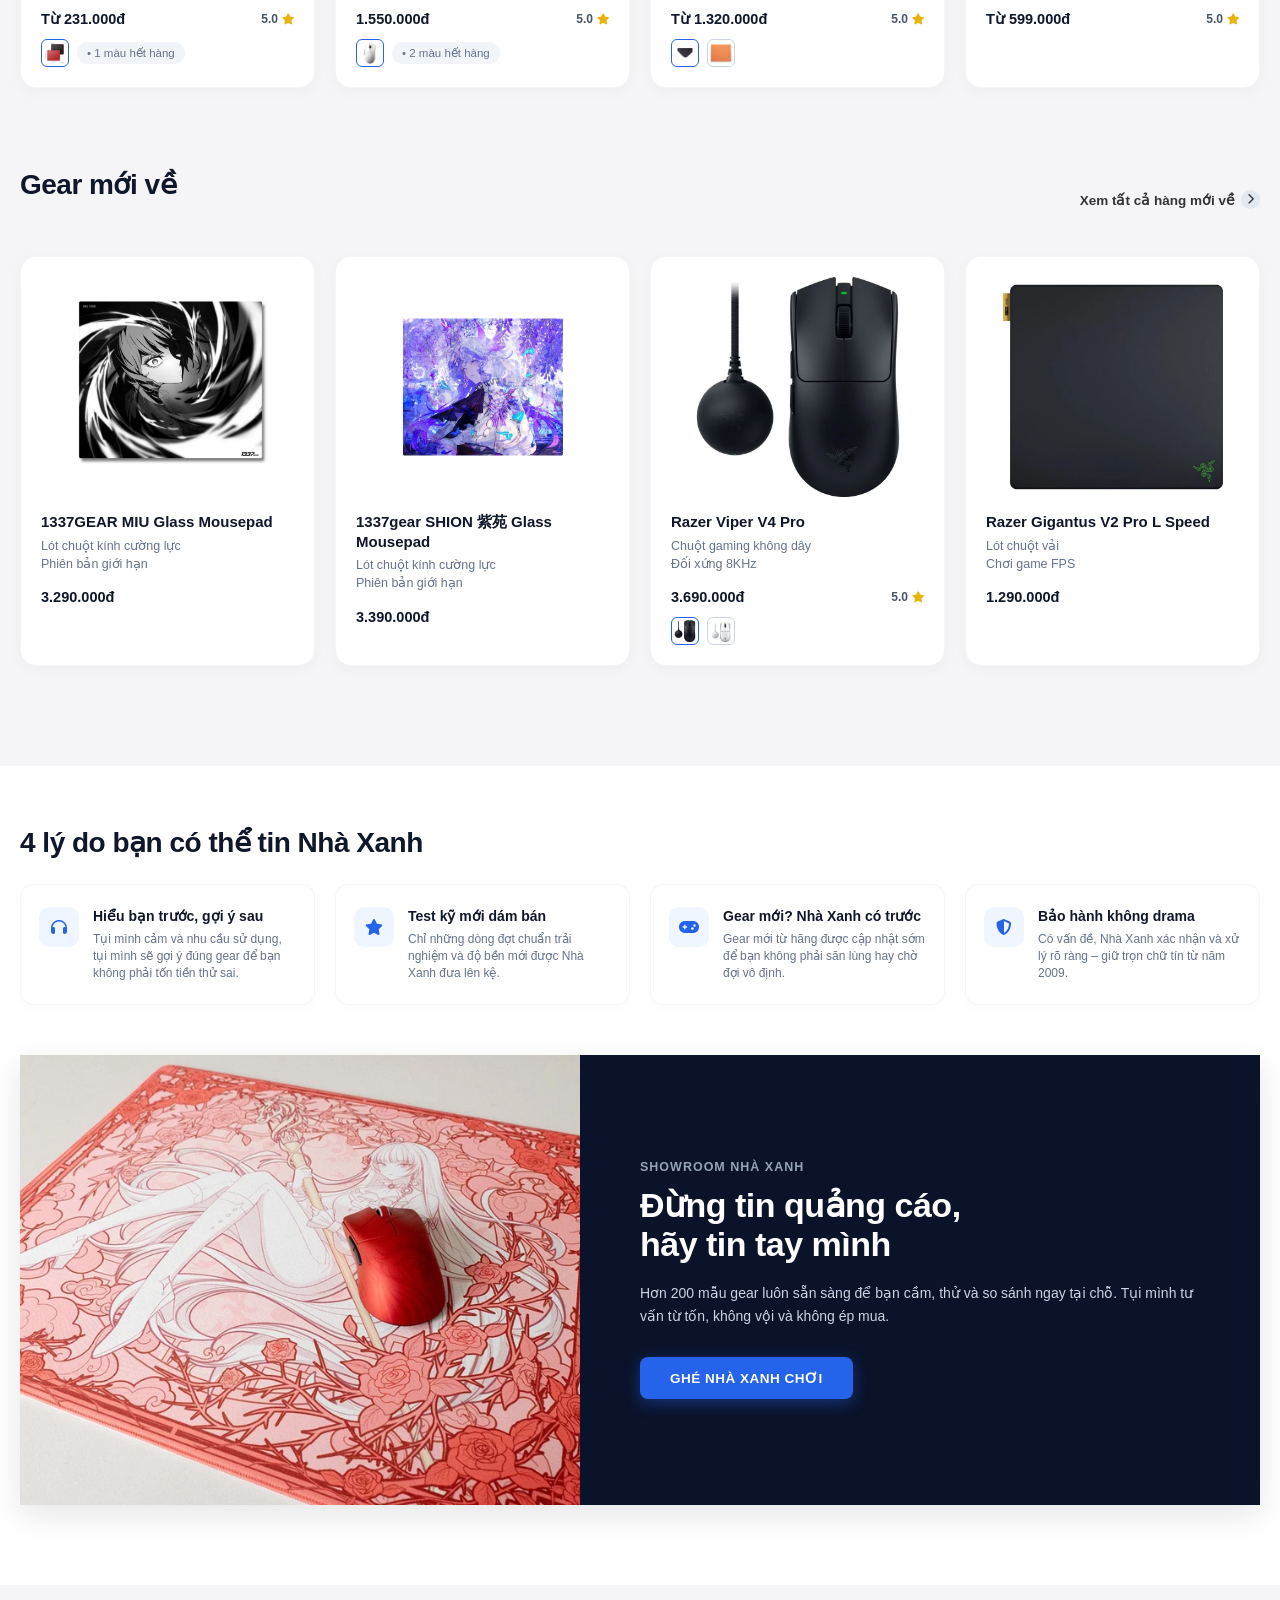
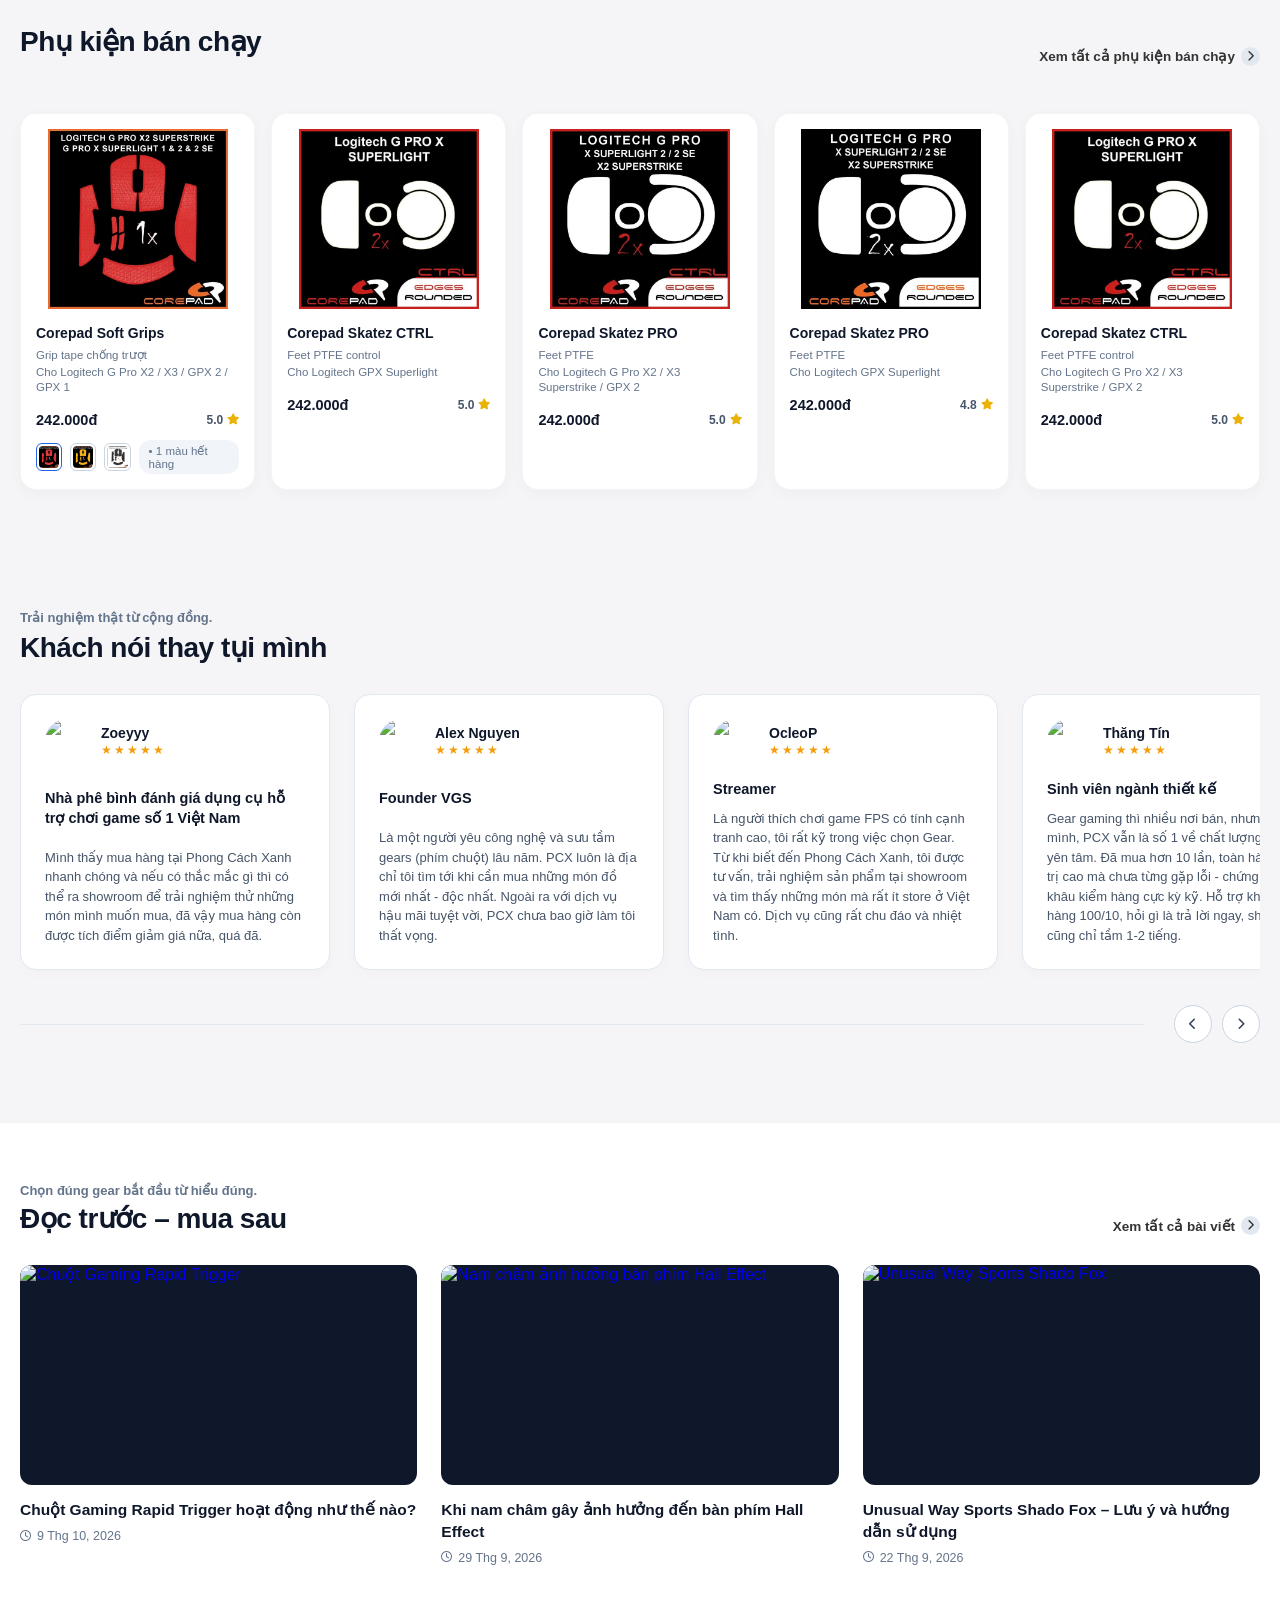
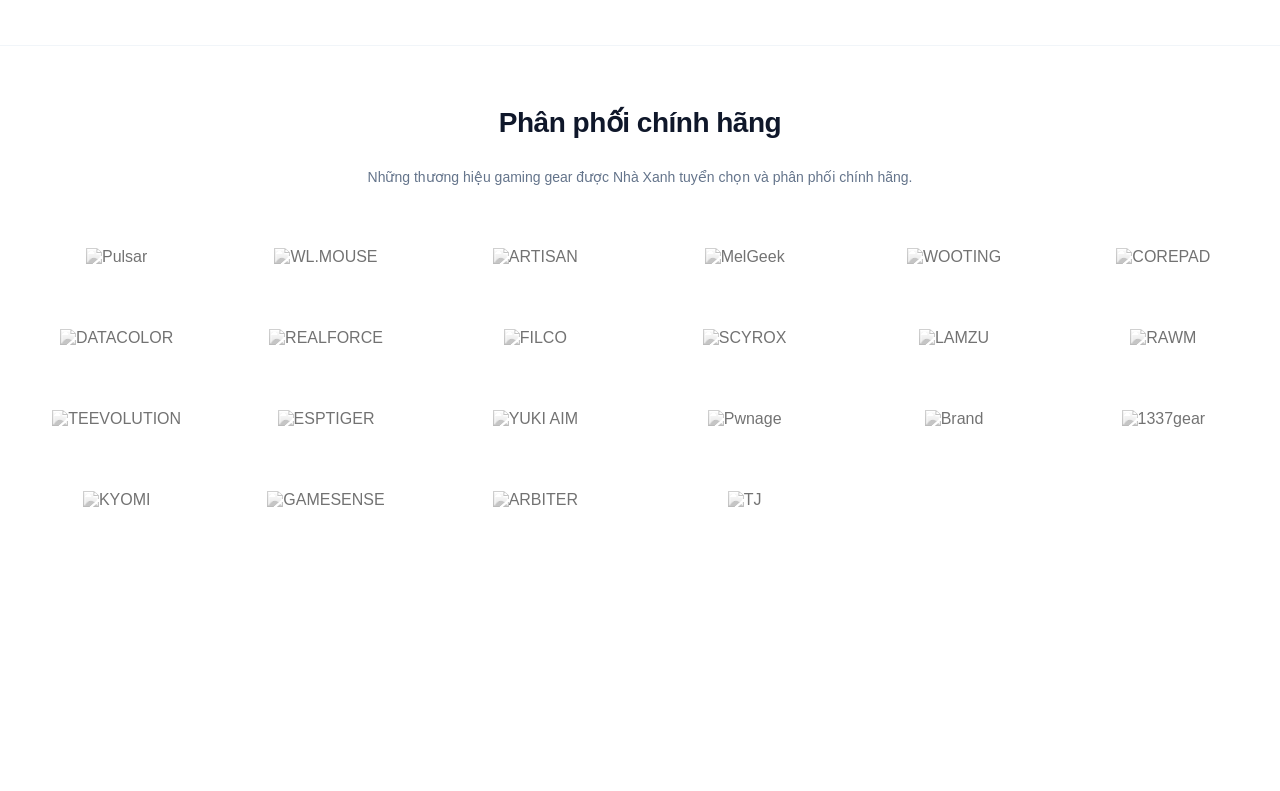
==== commit 816e8bde: "ok" ====
--- a/index.html
+++ b/index.html
@@ -500,7 +500,455 @@
   </div>
 </section>
 
-
+<!--  LÝ DO & SHOWROOM -->
+<!-- ==================== SECTION 4 LÝ DO & SHOWROOM ==================== -->
+<section class="why-us-section">
+  <div class="container">
+    
+    <!-- Tiêu đề chuyển sang bên trái -->
+    <h2 class="section-title text-left">4 lý do bạn có thể tin Nhà Xanh</h2>
+
+    <!-- Lưới 4 lý do -->
+    <div class="features-grid">
+      
+      <!-- Lý do 1 -->
+      <div class="feature-card">
+        <div class="feature-icon">
+          <i class="fa-solid fa-headphones"></i>
+        </div>
+        <div class="feature-content">
+          <h4>Hiểu bạn trước, gợi ý sau</h4>
+          <p>Tụi mình cảm và nhu cầu sử dụng, tụi mình sẽ gợi ý đúng gear để bạn không phải tốn tiền thử sai.</p>
+        </div>
+      </div>
+
+      <!-- Lý do 2 -->
+      <div class="feature-card">
+        <div class="feature-icon">
+          <i class="fa-solid fa-star"></i>
+        </div>
+        <div class="feature-content">
+          <h4>Test kỹ mới dám bán</h4>
+          <p>Chỉ những dòng đợt chuẩn trải nghiệm và độ bền mới được Nhà Xanh đưa lên kệ.</p>
+        </div>
+      </div>
+
+      <!-- Lý do 3 -->
+      <div class="feature-card">
+        <div class="feature-icon">
+          <i class="fa-solid fa-gamepad"></i>
+        </div>
+        <div class="feature-content">
+          <h4>Gear mới? Nhà Xanh có trước</h4>
+          <p>Gear mới từ hãng được cập nhật sớm để bạn không phải săn lùng hay chờ đợi vô định.</p>
+        </div>
+      </div>
+
+      <!-- Lý do 4 -->
+      <div class="feature-card">
+        <div class="feature-icon">
+          <i class="fa-solid fa-shield-halved"></i>
+        </div>
+        <div class="feature-content">
+          <h4>Bảo hành không drama</h4>
+          <p>Có vấn đề, Nhà Xanh xác nhận và xử lý rõ ràng – giữ trọn chữ tín từ năm 2009.</p>
+        </div>
+      </div>
+
+    </div>
+
+    <!-- Khối Banner Showroom (Đừng tin quảng cáo...) -->
+    <div class="showroom-banner">
+      <!-- Ảnh bên trái -->
+      <div class="showroom-image">
+        <img src="img/Banner/Wlmouse-ma-gic-1200px.webp" alt="Showroom Nhà Xanh">
+      </div>
+
+      <!-- Nội dung bên phải (Nền tối) -->
+      <div class="showroom-content">
+        <span class="showroom-tag">Showroom Nhà Xanh</span>
+        <h3>Đừng tin quảng cáo,<br>hãy tin tay mình</h3>
+        <p>Hơn 200 mẫu gear luôn sẵn sàng để bạn cầm, thử và so sánh ngay tại chỗ. Tụi mình tư vấn từ tốn, không vội và không ép mua.</p>
+        <a href="#" class="btn-showroom">Ghé Nhà Xanh chơi</a>
+      </div>
+    </div>
+
+  </div>
+</section>
+
+<!--  SECTION PHỤ KIỆN BÁN CHẠY -->
+<section class="accessories-section">
+  <div class="container">
+    
+    <!-- Header của Section -->
+    <div class="section-header">
+      <h2 class="section-title">Phụ kiện bán chạy</h2>
+      <a href="#" class="view-all-link">Xem tất cả phụ kiện bán chạy <i class="fa-solid fa-chevron-right"></i></a>
+    </div>
+
+    <!-- Lưới chứa 5 sản phẩm -->
+    <div class="product-grid-5">
+
+      <!-- SP 1: Corepad Soft Grips -->
+      <div class="product-card" data-id="pk-01">
+        <div class="product-image">
+          <img src="product/Mouse accessories/spl2/corepad-soft-grips-logitech-g-pro-x2-superstrike-pro-x-superlight-2-pro-x-superlight-1-1224157676.webp" alt="Corepad Soft Grips">
+          <button class="btn-quick-add" data-id="pk-01" data-name="Corepad Soft Grips" data-price="242000">+ Chọn nhanh</button>
+        </div>
+        <div class="product-info">
+          <h3 class="product-name">Corepad Soft Grips</h3>
+          <p class="product-subtext">Grip tape chống trượt</p>
+          <p class="product-subtext">Cho Logitech G Pro X2 / X3 / GPX 2 / GPX 1</p>
+          <div class="product-meta">
+            <div class="product-price">242.000đ</div>
+            <div class="product-rating"><span>5.0</span> <i class="fa-solid fa-star"></i></div>
+          </div>
+          <div class="product-status">
+            <div class="color-thumb active"><img src="product/Mouse accessories/spl2/corepad-soft-grips-logitech-g-pro-x2-superstrike-pro-x-superlight-2-pro-x-superlight-1-1224157676.webp" alt="thumb"></div>
+            <div class="color-thumb"><img src="product/Mouse accessories/spl2/corepad-soft-grips-logitech-g-pro-x2-superstrike-pro-x-superlight-2-pro-x-superlight-1-1224157677.webp" alt="thumb"></div>
+            <div class="color-thumb"><img src="product/Mouse accessories/spl2/corepad-soft-grips-logitech-g-pro-x2-superstrike-pro-x-superlight-2-pro-x-superlight-1-1224157679.webp" alt="thumb"></div>
+            <span class="status-tag">• 1 màu hết hàng</span>
+          </div>
+        </div>
+      </div>
+
+      <!-- SP 2: Corepad Skatez CTRL -->
+      <div class="product-card" data-id="pk-02">
+        <div class="product-image">
+          <img src="product/Mouse accessories/spl1/2-b-feet-chu-t-ptfe-corepad-skatez-ctrl-logitech-g-pro-x-superlight-wireless-38178851225845.webp" alt="Corepad Skatez CTRL">
+          <button class="btn-quick-add" data-id="pk-02" data-name="Corepad Skatez CTRL" data-price="242000">+ Chọn nhanh</button>
+        </div>
+        <div class="product-info">
+          <h3 class="product-name">Corepad Skatez CTRL</h3>
+          <p class="product-subtext">Feet PTFE control</p>
+          <p class="product-subtext">Cho Logitech GPX Superlight</p>
+          <div class="product-meta">
+            <div class="product-price">242.000đ</div>
+            <div class="product-rating"><span>5.0</span> <i class="fa-solid fa-star"></i></div>
+          </div>
+        </div>
+      </div>
+
+      <!-- SP 3: Corepad Skatez PRO -->
+      <div class="product-card" data-id="pk-03">
+        <div class="product-image">
+          <img src="product/Mouse accessories/spstr/corepad-skatez-ctrl-logitech-g-pro-x2-superstrike-pro-x-superlight-2-2-b-1224157681.webp" alt="Corepad Skatez PRO">
+          <button class="btn-quick-add" data-id="pk-03" data-name="Corepad Skatez PRO" data-price="242000">+ Chọn nhanh</button>
+        </div>
+        <div class="product-info">
+          <h3 class="product-name">Corepad Skatez PRO</h3>
+          <p class="product-subtext">Feet PTFE</p>
+          <p class="product-subtext">Cho Logitech G Pro X2 / X3 Superstrike / GPX 2</p>
+          <div class="product-meta">
+            <div class="product-price">242.000đ</div>
+            <div class="product-rating"><span>5.0</span> <i class="fa-solid fa-star"></i></div>
+          </div>
+        </div>
+      </div>
+
+      <!-- SP 4: Corepad Skatez PRO (bản phụ) -->
+      <div class="product-card" data-id="pk-04">
+        <div class="product-image">
+          <img src="product/Mouse accessories/spstr/corepad-skatez-pro-logitech-g-pro-x2-superstrike-pro-x-superlight-2-wireless-2-b-1224157680.webp" alt="Corepad Skatez PRO">
+          <button class="btn-quick-add" data-id="pk-04" data-name="Corepad Skatez PRO" data-price="242000">+ Chọn nhanh</button>
+        </div>
+        <div class="product-info">
+          <h3 class="product-name">Corepad Skatez PRO</h3>
+          <p class="product-subtext">Feet PTFE</p>
+          <p class="product-subtext">Cho Logitech GPX Superlight</p>
+          <div class="product-meta">
+            <div class="product-price">242.000đ</div>
+            <div class="product-rating"><span>4.8</span> <i class="fa-solid fa-star"></i></div>
+          </div>
+        </div>
+      </div>
+
+      <!-- SP 5: Corepad Skatez CTRL (bản phụ) -->
+      <div class="product-card" data-id="pk-05">
+        <div class="product-image">
+          <img src="product/Mouse accessories/spl1/2-b-feet-chu-t-ptfe-corepad-skatez-ctrl-logitech-g-pro-x-superlight-wireless-38178851225845.webp" alt="Corepad Skatez CTRL">
+          <button class="btn-quick-add" data-id="pk-05" data-name="Corepad Skatez CTRL" data-price="242000">+ Chọn nhanh</button>
+        </div>
+        <div class="product-info">
+          <h3 class="product-name">Corepad Skatez CTRL</h3>
+          <p class="product-subtext">Feet PTFE control</p>
+          <p class="product-subtext">Cho Logitech G Pro X2 / X3 Superstrike / GPX 2</p>
+          <div class="product-meta">
+            <div class="product-price">242.000đ</div>
+            <div class="product-rating"><span>5.0</span> <i class="fa-solid fa-star"></i></div>
+          </div>
+        </div>
+      </div>
+
+    </div>
+  </div>
+</section>
+
+<!-- SECTION ĐÁNH GIÁ (KHÁCH NÓI THAY TỤI MÌNH)  -->
+<section class="testimonials-section">
+  <div class="container">
+    
+    <!-- Tiêu đề -->
+    <div class="testimonials-header">
+      <span class="testimonials-sub">Trải nghiệm thật từ cộng đồng.</span>
+      <h2 class="section-title">Khách nói thay tụi mình</h2>
+    </div>
+
+    <!-- Khung chứa slider đánh giá -->
+    <div class="testimonials-slider-wrapper">
+      <div class="testimonials-track" id="testimonialTrack">
+        
+        <!-- Đánh giá 1 -->
+        <div class="testimonial-card">
+          <div class="client-info">
+            <img src="https://images.unsplash.com/photo-1534528741775-53994a69daeb?auto=format&fit=crop&w=100&q=80" alt="Zoeyyy" class="client-avatar">
+            <div>
+              <div class="client-name">Zoeyyy</div>
+              <div class="rating-stars">★★★★★</div>
+            </div>
+          </div>
+          <h4>Nhà phê bình đánh giá dụng cụ hỗ trợ chơi game số 1 Việt Nam</h4>
+          <p>Mình thấy mua hàng tại Phong Cách Xanh nhanh chóng và nếu có thắc mắc gì thì có thể ra showroom để trải nghiệm thử những món mình muốn mua, đã vậy mua hàng còn được tích điểm giảm giá nữa, quá đã.</p>
+        </div>
+
+        <!-- Đánh giá 2 -->
+        <div class="testimonial-card">
+          <div class="client-info">
+            <img src="https://images.unsplash.com/photo-1507003211169-0a1dd7228f2d?auto=format&fit=crop&w=100&q=80" alt="Alex Nguyen" class="client-avatar">
+            <div>
+              <div class="client-name">Alex Nguyen</div>
+              <div class="rating-stars">★★★★★</div>
+            </div>
+          </div>
+          <h4>Founder VGS</h4>
+          <p>Là một người yêu công nghệ và sưu tầm gears (phím chuột) lâu năm. PCX luôn là địa chỉ tôi tìm tới khi cần mua những món đồ mới nhất - độc nhất. Ngoài ra với dịch vụ hậu mãi tuyệt vời, PCX chưa bao giờ làm tôi thất vọng.</p>
+        </div>
+
+        <!-- Đánh giá 3 -->
+        <div class="testimonial-card">
+          <div class="client-info">
+            <img src="https://images.unsplash.com/photo-1500648767791-00dcc994a43e?auto=format&fit=crop&w=100&q=80" alt="OcleoP" class="client-avatar">
+            <div>
+              <div class="client-name">OcleoP</div>
+              <div class="rating-stars">★★★★★</div>
+            </div>
+          </div>
+          <h4>Streamer</h4>
+          <p>Là người thích chơi game FPS có tính cạnh tranh cao, tôi rất kỹ trong việc chọn Gear. Từ khi biết đến Phong Cách Xanh, tôi được tư vấn, trải nghiệm sản phẩm tại showroom và tìm thấy những món mà rất ít store ở Việt Nam có. Dịch vụ cũng rất chu đáo và nhiệt tình.</p>
+        </div>
+
+        <!-- Đánh giá 4 -->
+        <div class="testimonial-card">
+          <div class="client-info">
+            <img src="https://images.unsplash.com/photo-1494790108377-be9c29b29330?auto=format&fit=crop&w=100&q=80" alt="Thăng Tín" class="client-avatar">
+            <div>
+              <div class="client-name">Thăng Tín</div>
+              <div class="rating-stars">★★★★★</div>
+            </div>
+          </div>
+          <h4>Sinh viên ngành thiết kế</h4>
+          <p>Gear gaming thì nhiều nơi bán, nhưng với mình, PCX vẫn là số 1 về chất lượng và sự yên tâm. Đã mua hơn 10 lần, toàn hàng giá trị cao mà chưa từng gặp lỗi - chứng minh khâu kiểm hàng cực kỳ kỹ. Hỗ trợ khách hàng 100/10, hỏi gì là trả lời ngay, ship hàng cũng chỉ tầm 1-2 tiếng.</p>
+        </div>
+
+        <!-- Đánh giá 5 -->
+        <div class="testimonial-card">
+          <div class="client-info">
+            <img src="https://images.unsplash.com/photo-1522075469751-3a6694fb2f61?auto=format&fit=crop&w=100&q=80" alt="Thiên" class="client-avatar">
+            <div>
+              <div class="client-name">Thiên</div>
+              <div class="rating-stars">★★★★★</div>
+            </div>
+          </div>
+          <h4>Kỹ sư</h4>
+          <p>Đã mua hơn 100 món ở PCX, từ gear đến phụ kiện setup - lần nào cũng hài lòng. Tư vấn kỹ, dịch vụ sau mua chu đáo, đặc biệt được trải nghiệm sản phẩm trước nên chọn rất dễ.</p>
+        </div>
+
+        <!-- Đánh giá 6 -->
+        <div class="testimonial-card">
+          <div class="client-info">
+            <img src="https://images.unsplash.com/photo-1517841905240-472988babdf9?auto=format&fit=crop&w=100&q=80" alt="Duy Võ" class="client-avatar">
+            <div>
+              <div class="client-name">Duy Võ</div>
+              <div class="rating-stars">★★★★★</div>
+            </div>
+          </div>
+          <h4>IT</h4>
+          <p>Mình từng mua nhiều sản phẩm bên PCX: bàn phím, chuột. Lần nào cũng được nhân viên hỗ trợ nhiệt tình, giải đáp mọi thắc mắc. Ngoài ra, PCX có những chương trình khuyến mãi hấp dẫn để mn có thể tiếp cận được những sản phẩm chất lượng với giá mềm hơn.</p>
+        </div>
+
+      </div>
+    </div>
+
+    <!-- Thanh ngang phân cách & Hai nút mũi tên điều hướng -->
+    <div class="testimonials-footer">
+      <div class="testimonials-line"></div>
+      <div class="testimonials-arrows">
+        <button class="arrow-btn" id="prevBtn"><i class="fa-solid fa-chevron-left"></i></button>
+        <button class="arrow-btn" id="nextBtn"><i class="fa-solid fa-chevron-right"></i></button>
+      </div>
+    </div>
+
+  </div>
+</section>
+
+<!-- ==================== SECTION BÀI VIẾT (ĐỌC TRƯỚC - MUA SAU) ==================== -->
+<section class="articles-section">
+  <div class="container">
+    
+    <!-- Header của Section -->
+    <div class="articles-header">
+      <div class="articles-title-group">
+        <span class="articles-sub">Chọn đúng gear bắt đầu từ hiểu đúng.</span>
+        <h2 class="section-title">Đọc trước – mua sau</h2>
+      </div>
+      <a href="#" class="view-all-link">Xem tất cả bài viết <i class="fa-solid fa-chevron-right"></i></a>
+    </div>
+
+    <!-- Lưới chứa 3 bài viết -->
+    <div class="articles-grid">
+
+      <!-- BÀI VIẾT 1 -->
+      <a href="#" class="article-card">
+        <div class="article-thumb">
+          <img src="https://images.unsplash.com/photo-1615663245857-ac93bb7c39e7?auto=format&fit=crop&w=600&q=80" alt="Chuột Gaming Rapid Trigger">
+        </div>
+        <h3 class="article-title">Chuột Gaming Rapid Trigger hoạt động như thế nào?</h3>
+        <div class="article-meta">
+          <i class="fa-regular fa-clock"></i> 9 Thg 10, 2026
+        </div>
+      </a>
+
+      <!-- BÀI VIẾT 2 -->
+      <a href="#" class="article-card">
+        <div class="article-thumb article-thumb-yellow">
+          <img src="https://images.unsplash.com/photo-1587829741301-dc798b83add3?auto=format&fit=crop&w=600&q=80" alt="Nam châm ảnh hưởng bàn phím Hall Effect">
+        </div>
+        <h3 class="article-title">Khi nam châm gây ảnh hưởng đến bàn phím Hall Effect</h3>
+        <div class="article-meta">
+          <i class="fa-regular fa-clock"></i> 29 Thg 9, 2026
+        </div>
+      </a>
+
+      <!-- BÀI VIẾT 3 -->
+      <a href="#" class="article-card">
+        <div class="article-thumb">
+          <img src="https://images.unsplash.com/photo-1527864550417-7fd91fc51a46?auto=format&fit=crop&w=600&q=80" alt="Unusual Way Sports Shado Fox">
+        </div>
+        <h3 class="article-title">Unusual Way Sports Shado Fox – Lưu ý và hướng dẫn sử dụng</h3>
+        <div class="article-meta">
+          <i class="fa-regular fa-clock"></i> 22 Thg 9, 2026
+        </div>
+      </a>
+
+    </div>
+
+  </div>
+</section>
+
+<!-- ==================== SECTION PHÂN PHỐI CHÍNH HÃNG & ĐÁNH GIÁ ==================== -->
+<section class="brands-section">
+  <div class="container">
+    
+    <!-- Tiêu đề & Mô tả -->
+    <div class="brands-header">
+      <h2 class="section-title">Phân phối chính hãng</h2>
+      <p class="brands-sub">Những thương hiệu gaming gear được Nhà Xanh tuyển chọn và phân phối chính hãng.</p>
+    </div>
+
+    <!-- Lưới logo thương hiệu (Đã bọc thẻ a để chuyển trang) -->
+    <div class="brand-grid">
+      <a href="#" class="brand-item">
+        <img src="https://images.unsplash.com/photo-1615663245857-ac93bb7c39e7?auto=format&fit=crop&w=300&q=80" alt="Pulsar">
+      </a>
+      <a href="#" class="brand-item">
+        <img src="https://images.unsplash.com/photo-1527864550417-7fd91fc51a46?auto=format&fit=crop&w=300&q=80" alt="WL.MOUSE">
+      </a>
+      <a href="#" class="brand-item">
+        <img src="https://images.unsplash.com/photo-1587829741301-dc798b83add3?auto=format&fit=crop&w=300&q=80" alt="ARTISAN">
+      </a>
+      <a href="#" class="brand-item">
+        <img src="https://images.unsplash.com/photo-1615663245857-ac93bb7c39e7?auto=format&fit=crop&w=300&q=80" alt="MelGeek">
+      </a>
+      <a href="#" class="brand-item">
+        <img src="https://images.unsplash.com/photo-1527864550417-7fd91fc51a46?auto=format&fit=crop&w=300&q=80" alt="WOOTING">
+      </a>
+      <a href="#" class="brand-item">
+        <img src="https://images.unsplash.com/photo-1587829741301-dc798b83add3?auto=format&fit=crop&w=300&q=80" alt="COREPAD">
+      </a>
+      
+      <a href="#" class="brand-item">
+        <img src="https://images.unsplash.com/photo-1615663245857-ac93bb7c39e7?auto=format&fit=crop&w=300&q=80" alt="DATACOLOR">
+      </a>
+      <a href="#" class="brand-item">
+        <img src="https://images.unsplash.com/photo-1527864550417-7fd91fc51a46?auto=format&fit=crop&w=300&q=80" alt="REALFORCE">
+      </a>
+      <a href="#" class="brand-item">
+        <img src="https://images.unsplash.com/photo-1587829741301-dc798b83add3?auto=format&fit=crop&w=300&q=80" alt="FILCO">
+      </a>
+      <a href="#" class="brand-item">
+        <img src="https://images.unsplash.com/photo-1615663245857-ac93bb7c39e7?auto=format&fit=crop&w=300&q=80" alt="SCYROX">
+      </a>
+      <a href="#" class="brand-item">
+        <img src="https://images.unsplash.com/photo-1527864550417-7fd91fc51a46?auto=format&fit=crop&w=300&q=80" alt="LAMZU">
+      </a>
+      <a href="#" class="brand-item">
+        <img src="https://images.unsplash.com/photo-1587829741301-dc798b83add3?auto=format&fit=crop&w=300&q=80" alt="RAWM">
+      </a>
+
+      <a href="#" class="brand-item">
+        <img src="https://images.unsplash.com/photo-1615663245857-ac93bb7c39e7?auto=format&fit=crop&w=300&q=80" alt="TEEVOLUTION">
+      </a>
+      <a href="#" class="brand-item">
+        <img src="https://images.unsplash.com/photo-1527864550417-7fd91fc51a46?auto=format&fit=crop&w=300&q=80" alt="ESPTIGER">
+      </a>
+      <a href="#" class="brand-item">
+        <img src="https://images.unsplash.com/photo-1587829741301-dc798b83add3?auto=format&fit=crop&w=300&q=80" alt="YUKI AIM">
+      </a>
+      <a href="#" class="brand-item">
+        <img src="https://images.unsplash.com/photo-1615663245857-ac93bb7c39e7?auto=format&fit=crop&w=300&q=80" alt="Pwnage">
+      </a>
+      <a href="#" class="brand-item">
+        <img src="https://images.unsplash.com/photo-1527864550417-7fd91fc51a46?auto=format&fit=crop&w=300&q=80" alt="Brand">
+      </a>
+      <a href="#" class="brand-item">
+        <img src="https://images.unsplash.com/photo-1587829741301-dc798b83add3?auto=format&fit=crop&w=300&q=80" alt="1337gear">
+      </a>
+
+      <a href="#" class="brand-item">
+        <img src="https://images.unsplash.com/photo-1615663245857-ac93bb7c39e7?auto=format&fit=crop&w=300&q=80" alt="KYOMI">
+      </a>
+      <a href="#" class="brand-item">
+        <img src="https://images.unsplash.com/photo-1527864550417-7fd91fc51a46?auto=format&fit=crop&w=300&q=80" alt="GAMESENSE">
+      </a>
+      <a href="#" class="brand-item">
+        <img src="https://images.unsplash.com/photo-1587829741301-dc798b83add3?auto=format&fit=crop&w=300&q=80" alt="ARBITER">
+      </a>
+      <a href="#" class="brand-item">
+        <img src="https://images.unsplash.com/photo-1615663245857-ac93bb7c39e7?auto=format&fit=crop&w=300&q=80" alt="TJ">
+      </a>
+    </div>
+
+    <!-- Khối đánh giá Judge.me & Huy hiệu xác thực phía dưới -->
+    <div class="trust-footer">
+      <div class="judge-me-review">
+        <div class="stars">★★★★★</div>
+        <span><strong>1086 đánh giá</strong></span>
+        <span class="divider">|</span>
+        <div class="verified-info">
+          Được xác minh bởi <strong class="jm-logo">Judge.me <span class="jm-sub">REVIEWS</span></strong>
+        </div>
+      </div>
+
+      <div class="trust-badges">
+        <div class="badge-card"><i class="fa-solid fa-crown"></i><span>1086 Verified</span></div>
+        <div class="badge-card"><i class="fa-solid fa-shield-halved"></i><span>Transparency</span></div>
+        <div class="badge-card"><i class="fa-solid fa-award"></i><span>Authenticity</span></div>
+        <div class="badge-card"><i class="fa-solid fa-star"></i><span>Top 5% Stores</span></div>
+      </div>
+    </div>
+
+  </div>
+</section>
 
 </body>
 </html>
--- a/style.css
+++ b/style.css
@@ -27,7 +27,7 @@
 /* Header Component */
 /* ==================== HEADER COMPONENT ==================== */
 .header {
-  position: fixed;
+  position: absolute;
   top: 31px;
   left: 0;
   width: 100%;
@@ -178,9 +178,6 @@
 
 /* ==================== DROPDOWN & MEGA MENU BASE ==================== */
 /* Đảm bảo menu con mở ra ăn theo chiều rộng toàn màn hình */
-.header {
-  position: absolute;
-}
 
 .nav-links > li {
   position: relative;
@@ -978,4 +975,535 @@
 /* Hiệu ứng khi nhấn nút */
 .btn-quick-add:active {
   transform: translateY(0) scale(0.96);
+}
+
+/* ==================== WHY US & SHOWROOM SECTION ==================== */
+.why-us-section {
+  background-color: #ffffff; 
+  padding: 60px 0 80px 0;
+  margin-top: 40px;
+}
+
+/* Căn trái tiêu đề */
+.text-left {
+  text-align: left;
+  margin-bottom: 25px;
+  font-size: 28px;
+  font-weight: 800;
+  color: #0f172a;
+}
+
+/* Lưới 4 lý do (chia 4 cột) */
+.features-grid {
+  display: grid;
+  grid-template-columns: repeat(4, 1fr);
+  gap: 20px;
+  margin-bottom: 50px;
+}
+
+.feature-card {
+  background: #ffffff;
+  border-radius: 14px;
+  padding: 22px 18px;
+  display: flex;
+  align-items: flex-start;
+  gap: 14px;
+  border: 1px solid rgba(0, 0, 0, 0.04);
+  box-shadow: 0 4px 15px rgba(0, 0, 0, 0.02);
+  transition: transform 0.3s ease;
+}
+
+.feature-card:hover {
+  transform: translateY(-4px);
+}
+
+.feature-icon {
+  background: #eff6ff;
+  color: #2563eb;
+  width: 40px;
+  height: 40px;
+  border-radius: 10px;
+  display: flex;
+  align-items: center;
+  justify-content: center;
+  font-size: 16px;
+  flex-shrink: 0;
+}
+
+.feature-content h4 {
+  font-size: 14px;
+  font-weight: 700;
+  color: #0f172a;
+  margin-bottom: 6px;
+  line-height: 1.3;
+}
+
+.feature-content p {
+  font-size: 12px;
+  color: #64748b;
+  line-height: 1.4;
+}
+
+/* Khối Banner Showroom chia đôi (50/50) */
+.showroom-banner {
+  display: flex;
+  background: #0B132B; /* Màu nền tối giống mẫu */
+  overflow: hidden;
+  box-shadow: 0 10px 30px rgba(0, 0, 0, 0.1);
+}
+
+.showroom-image {
+  flex: 1;
+  min-height: 450px;
+}
+
+.showroom-image img {
+  width: 100%;
+  height: 100%;
+  object-fit: cover;
+  display: block;
+}
+
+.showroom-content {
+  flex: 1;
+  padding: 50px 60px;
+  display: flex;
+  flex-direction: column;
+  justify-content: center;
+  color: #ffffff;
+}
+
+.showroom-tag {
+  font-size: 12.5px;
+  font-weight: 600;
+  color: #94a3b8;
+  margin-bottom: 12px;
+  text-transform: uppercase;
+  letter-spacing: 1px;
+}
+
+.showroom-content h3 {
+  font-size: 34px;
+  font-weight: 900;
+  line-height: 1.15;
+  margin-bottom: 18px;
+  letter-spacing: -0.5px;
+}
+
+.showroom-content p {
+  font-size: 14px;
+  color: #cbd5e1;
+  line-height: 1.6;
+  margin-bottom: 30px;
+}
+
+.btn-showroom {
+  display: inline-block;
+  background: #2563eb;
+  color: #ffffff;
+  padding: 13px 30px;
+  border-radius: 8px;
+  font-weight: 700;
+  font-size: 13.5px;
+  text-decoration: none;
+  text-transform: uppercase;
+  letter-spacing: 0.5px;
+  width: fit-content;
+  box-shadow: 0 4px 15px rgba(37, 99, 235, 0.4);
+  transition: all 0.3s ease;
+}
+
+.btn-showroom:hover {
+  background: #1d4ed8;
+  transform: translateY(-2px);
+  box-shadow: 0 6px 20px rgba(37, 99, 235, 0.6);
+}
+
+/* Responsive cho màn hình nhỏ */
+@media (max-width: 1024px) {
+  .features-grid {
+    grid-template-columns: repeat(2, 1fr);
+  }
+}
+
+@media (max-width: 768px) {
+  .features-grid {
+    grid-template-columns: 1fr;
+  }
+  
+  .showroom-banner {
+    flex-direction: column;
+  }
+
+  .showroom-content {
+    padding: 30px 20px;
+  }
+
+  .showroom-content h3 {
+    font-size: 26px;
+  }
+}
+
+/* ==================== ACCESSORIES SECTION (5 CỘT) ==================== */
+.accessories-section {
+  padding: 40px 0 60px 0;
+}
+
+/* Lưới hiển thị 5 sản phẩm trên một hàng */
+.product-grid-5 {
+  display: grid;
+  grid-template-columns: repeat(5, 1fr);
+  gap: 16px;
+}
+
+/* Tối ưu kích thước chữ và khoảng cách khi chứa 5 cột để không bị quá chật */
+.product-grid-5 .product-card {
+  padding: 15px;
+}
+
+.product-grid-5 .product-image {
+  height: 180px; /* Thu nhỏ ảnh lại chút cho cân đối 5 cột */
+}
+
+.product-grid-5 .product-name {
+  font-size: 14px;
+}
+
+.product-grid-5 .product-subtext {
+  font-size: 11.5px;
+}
+
+/* Responsive cho màn hình nhỏ hơn */
+@media (max-width: 1200px) {
+  .product-grid-5 {
+    grid-template-columns: repeat(3, 1fr);
+  }
+}
+
+@media (max-width: 768px) {
+  .product-grid-5 {
+    grid-template-columns: repeat(2, 1fr);
+  }
+}
+
+@media (max-width: 480px) {
+  .product-grid-5 {
+    grid-template-columns: 1fr;
+  }
+}
+
+/* ==================== Đánh giá SECTION ==================== */
+.testimonials-section {
+  padding: 60px 0 80px 0;
+}
+
+.testimonials-header {
+  margin-bottom: 30px;
+}
+
+.testimonials-sub {
+  font-size: 13px;
+  color: #64748b;
+  font-weight: 600;
+  display: block;
+  margin-bottom: 6px;
+}
+
+/* Khung trượt - Cho phép cuộn ngang và ẩn thanh scrollbar mặc định */
+.testimonials-slider-wrapper {
+  width: 100%;
+  overflow-x: auto;
+  scroll-behavior: smooth;
+  scrollbar-width: none; /* Ẩn trên Firefox */
+  -ms-overflow-style: none; /* Ẩn trên IE/Edge */
+  padding-bottom: 10px;
+}
+
+.testimonials-slider-wrapper::-webkit-scrollbar {
+  display: none; /* Ẩn trên Chrome/Safari */
+}
+
+.testimonials-track {
+  display: flex;
+  gap: 24px;
+  width: max-content; /* Giữ các thẻ nằm trên 1 hàng ngang dài */
+}
+
+/* Thẻ đánh giá */
+.testimonial-card {
+  width: 310px; /* Cố định chiều rộng mỗi thẻ để lướt chuẩn xác */
+  background: #ffffff;
+  border: 1px solid #e2e8f0;
+  border-radius: 16px;
+  padding: 24px;
+  box-shadow: 0 4px 15px rgba(0, 0, 0, 0.02);
+  display: flex;
+  flex-direction: column;
+  justify-content: space-between;
+  flex-shrink: 0;
+}
+
+.client-info {
+  display: flex;
+  align-items: center;
+  gap: 12px;
+  margin-bottom: 16px;
+}
+
+.client-avatar {
+  width: 44px;
+  height: 44px;
+  border-radius: 50%;
+  object-fit: cover;
+}
+
+.client-name {
+  font-size: 14px;
+  font-weight: 700;
+  color: #0f172a;
+}
+
+.rating-stars {
+  color: #f59e0b;
+  font-size: 12px;
+  letter-spacing: 2px;
+  margin-top: 2px;
+}
+
+.testimonial-card h4 {
+  font-size: 14.5px;
+  font-weight: 700;
+  color: #0f172a;
+  margin-bottom: 10px;
+  line-height: 1.4;
+}
+
+.testimonial-card p {
+  font-size: 13px;
+  color: #475569;
+  line-height: 1.5;
+}
+
+/* Phần footer chứa thanh ngang và mũi tên */
+.testimonials-footer {
+  display: flex;
+  align-items: center;
+  justify-content: space-between;
+  margin-top: 25px;
+  position: relative;
+}
+
+.testimonials-line {
+  flex: 1;
+  height: 1px;
+  background-color: #e2e8f0;
+  margin-right: 30px;
+}
+
+.testimonials-arrows {
+  display: flex;
+  gap: 10px;
+}
+
+.arrow-btn {
+  width: 38px;
+  height: 38px;
+  border-radius: 50%;
+  border: 1px solid #cbd5e1;
+  background: #ffffff;
+  color: #334155;
+  display: flex;
+  align-items: center;
+  justify-content: center;
+  cursor: pointer;
+  transition: all 0.2s ease;
+  font-size: 12px;
+}
+
+.arrow-btn:hover {
+  background: #0f172a;
+  color: #ffffff;
+  border-color: #0f172a;
+}
+@media (max-width: 1200px) {
+  .testimonial-card {
+    flex: 0 0 calc(33.333% - 16px);
+  }
+}
+
+@media (max-width: 900px) {
+  .testimonial-card {
+    flex: 0 0 calc(50% - 12px);
+  }
+}
+
+@media (max-width: 600px) {
+  .testimonial-card {
+    flex: 0 0 100%;
+  }
+}
+
+/* ==================== ARTICLES SECTION (ĐỌC TRƯỚC - MUA SAU) ==================== */
+.articles-section {
+  padding: 60px 0 80px 0;
+  background-color: #ffffff; /* Đồng bộ nền trắng tinh */
+}
+
+.articles-header {
+  display: flex;
+  justify-content: space-between;
+  align-items: flex-end;
+  margin-bottom: 30px;
+}
+
+.articles-sub {
+  font-size: 13px;
+  color: #64748b;
+  font-weight: 600;
+  display: block;
+  margin-bottom: 4px;
+}
+
+.articles-header .section-title {
+  margin-bottom: 0;
+}
+
+/* Lưới 3 cột bài viết */
+.articles-grid {
+  display: grid;
+  grid-template-columns: repeat(3, 1fr);
+  gap: 24px;
+}
+
+/* Thẻ bài viết (dạng liên kết) */
+.article-card {
+  text-decoration: none;
+  display: flex;
+  flex-direction: column;
+  group: hover;
+}
+
+/* Khung ảnh bài viết */
+.article-thumb {
+  width: 100%;
+  height: 220px;
+  border-radius: 12px;
+  overflow: hidden;
+  background: #0f172a;
+  margin-bottom: 14px;
+  position: relative;
+}
+
+.article-thumb img {
+  width: 100%;
+  height: 100%;
+  object-fit: cover;
+  transition: transform 0.4s ease;
+}
+
+.article-card:hover .article-thumb img {
+  transform: scale(1.04);
+}
+
+/* Tiêu đề bài viết */
+.article-title {
+  font-size: 15.5px;
+  font-weight: 700;
+  color: #0f172a;
+  line-height: 1.4;
+  margin-bottom: 8px;
+  transition: color 0.2s ease;
+}
+
+.article-card:hover .article-title {
+  color: #2563eb; /* Đổi màu xanh khi hover tiêu đề */
+}
+
+/* Ngày đăng bài */
+.article-meta {
+  font-size: 12.5px;
+  color: #64748b;
+  display: flex;
+  align-items: center;
+  gap: 6px;
+}
+
+.article-meta i {
+  font-size: 11px;
+}
+
+/* Responsive cho điện thoại / máy tính bảng */
+@media (max-width: 900px) {
+  .articles-grid {
+    grid-template-columns: repeat(1, 1fr);
+  }
+  
+  .articles-header {
+    flex-direction: column;
+    align-items: flex-start;
+    gap: 15px;
+  }
+}
+
+/* ==================== BRANDS SECTION ==================== */
+.brands-section {
+  padding: 60px 0 80px 0;
+  background-color: #ffffff;
+  border-top: 1px solid #f1f5f9;
+}
+
+.brands-header {
+  text-align: center;
+  margin-bottom: 40px;
+}
+
+.brands-sub {
+  font-size: 14px;
+  color: #64748b;
+  margin-top: 6px;
+}
+
+/* Lưới hiển thị 6 cột logo thương hiệu */
+.brand-grid {
+  display: grid;
+  grid-template-columns: repeat(6, 1fr);
+  gap: 16px;
+  margin-bottom: 50px;
+}
+
+/* Thẻ link chứa logo */
+.brand-item {
+  
+  
+  border-radius: 12px;
+  height: 65px;
+  display: flex;
+  align-items: center;
+  justify-content: center;
+  text-decoration: none;
+  padding: 10px;
+  transition: all 0.3s ease;
+}
+
+/* Hiệu ứng ảnh: Mặc định là đen trắng (grayscale) và hơi mờ */
+.brand-item img {
+  max-width: 80%;
+  max-height: 70%;
+  object-fit: contain;
+  filter: grayscale(100%) contrast(120%);
+  opacity: 0.55;
+  transition: all 0.3s ease;
+}
+
+/* Khi hover vào ô logo -> Hiện lại màu thật và nổi bật lên */
+.brand-item:hover {
+  background: #ffffff;
+  border-color: #cbd5e1;
+  box-shadow: 0 6px 20px rgba(0, 0, 0, 0.06);
+  transform: translateY(-3px);
+}
+
+.brand-item:hover img {
+  filter: grayscale(0%) contrast(100%); /* Trở về màu thật */
+  opacity: 1; /* Sáng rõ hoàn toàn */
 }
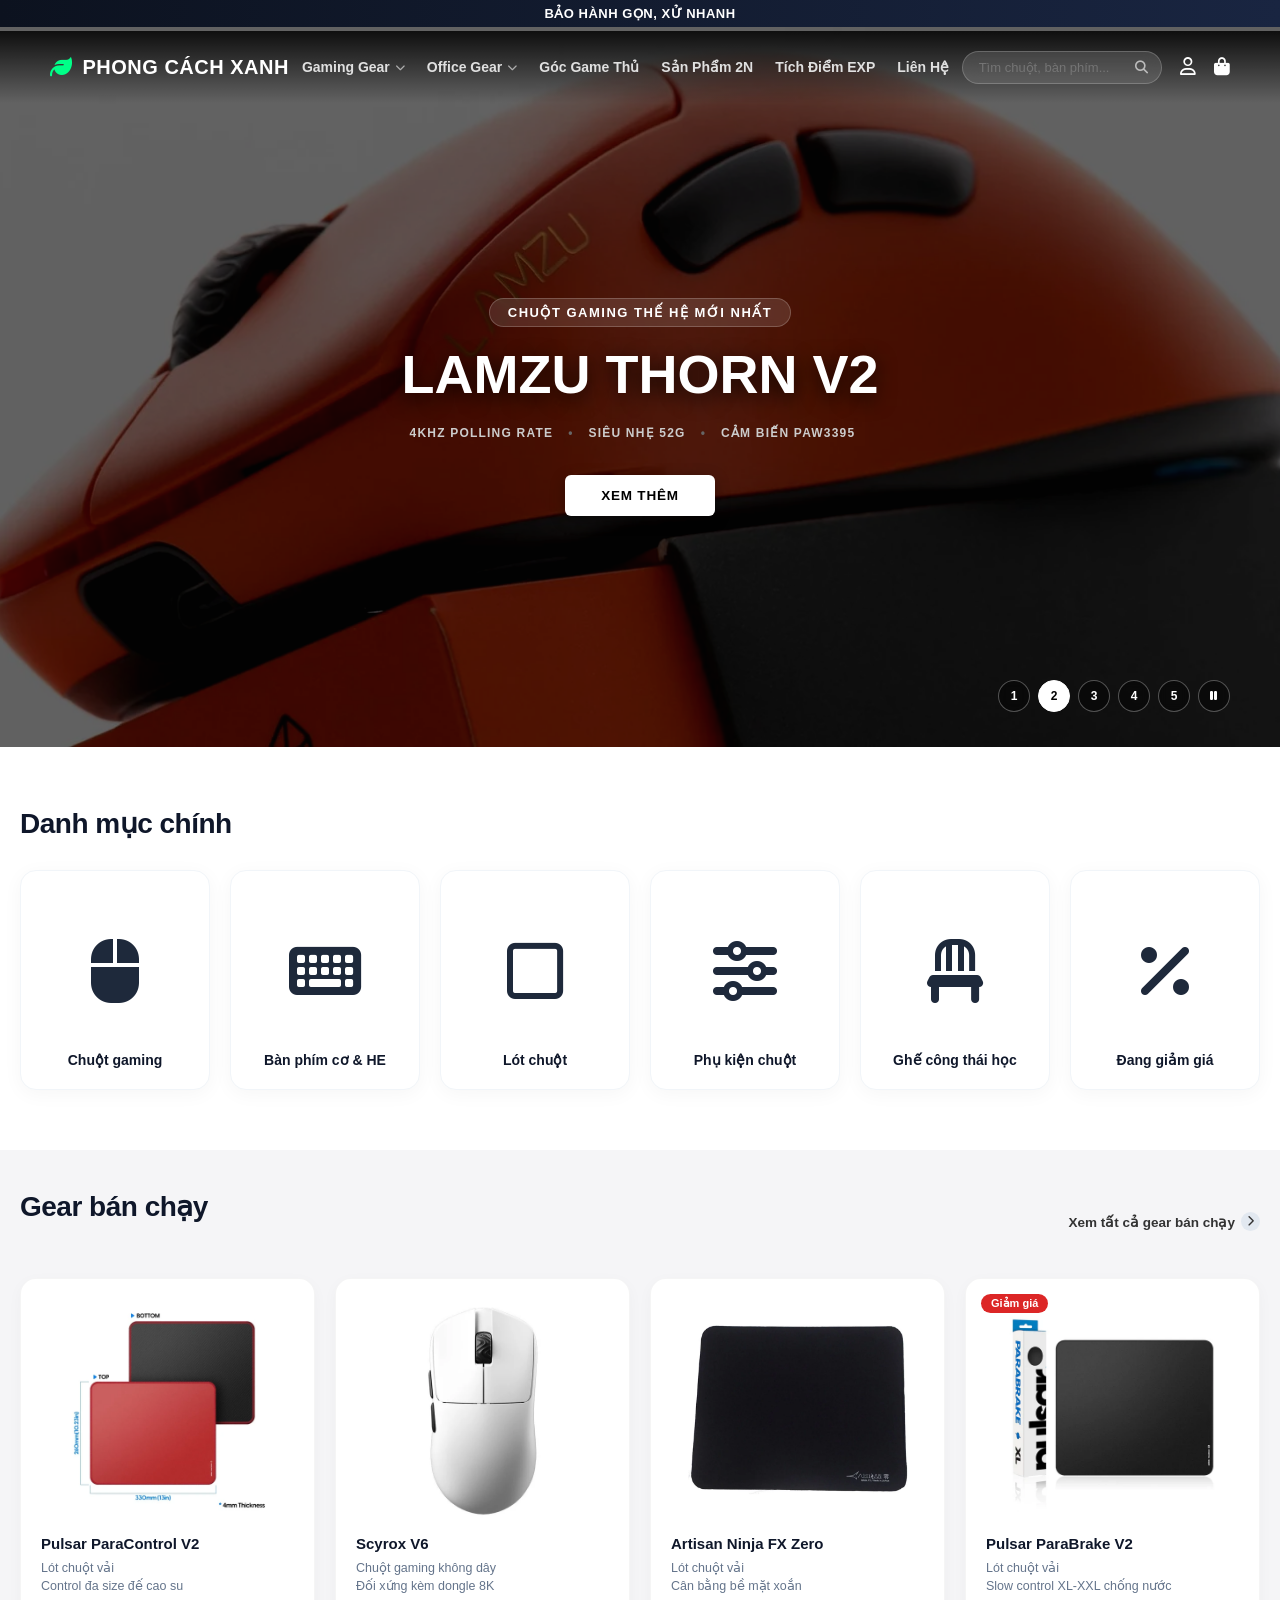
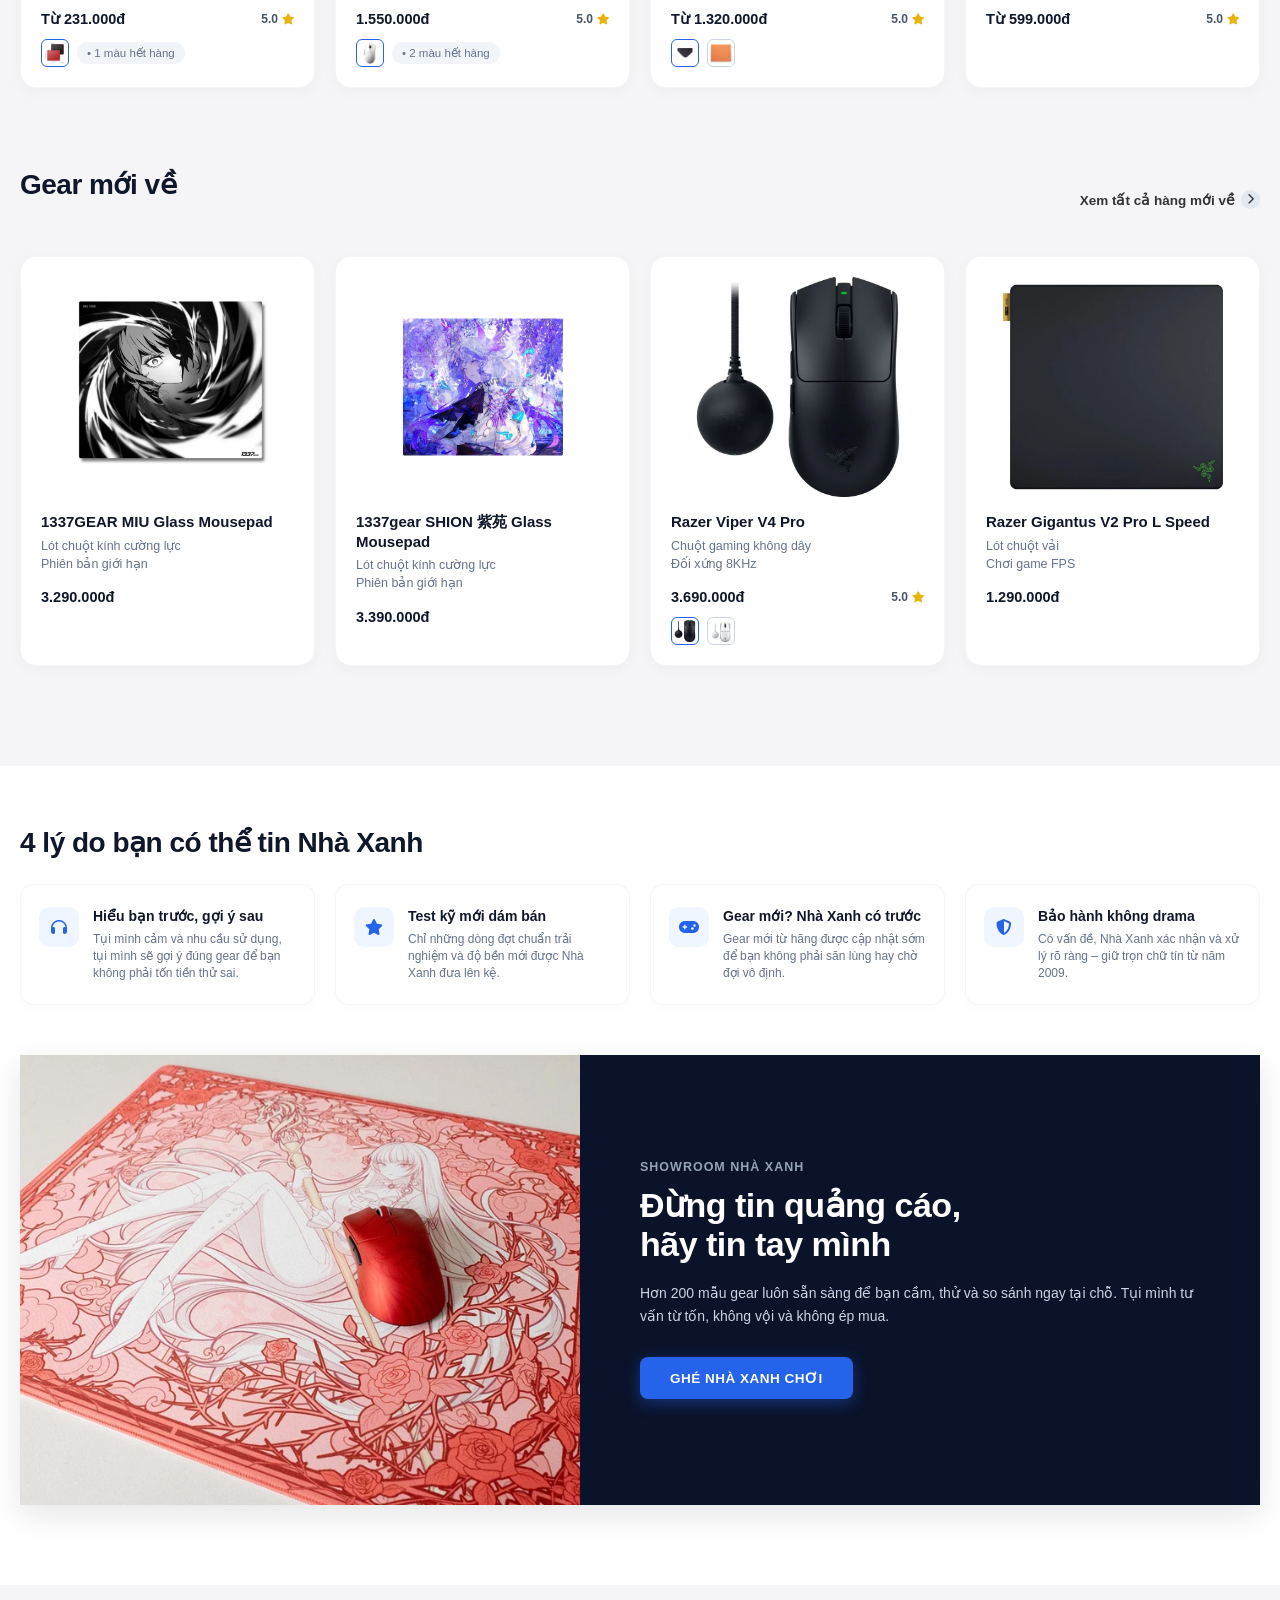
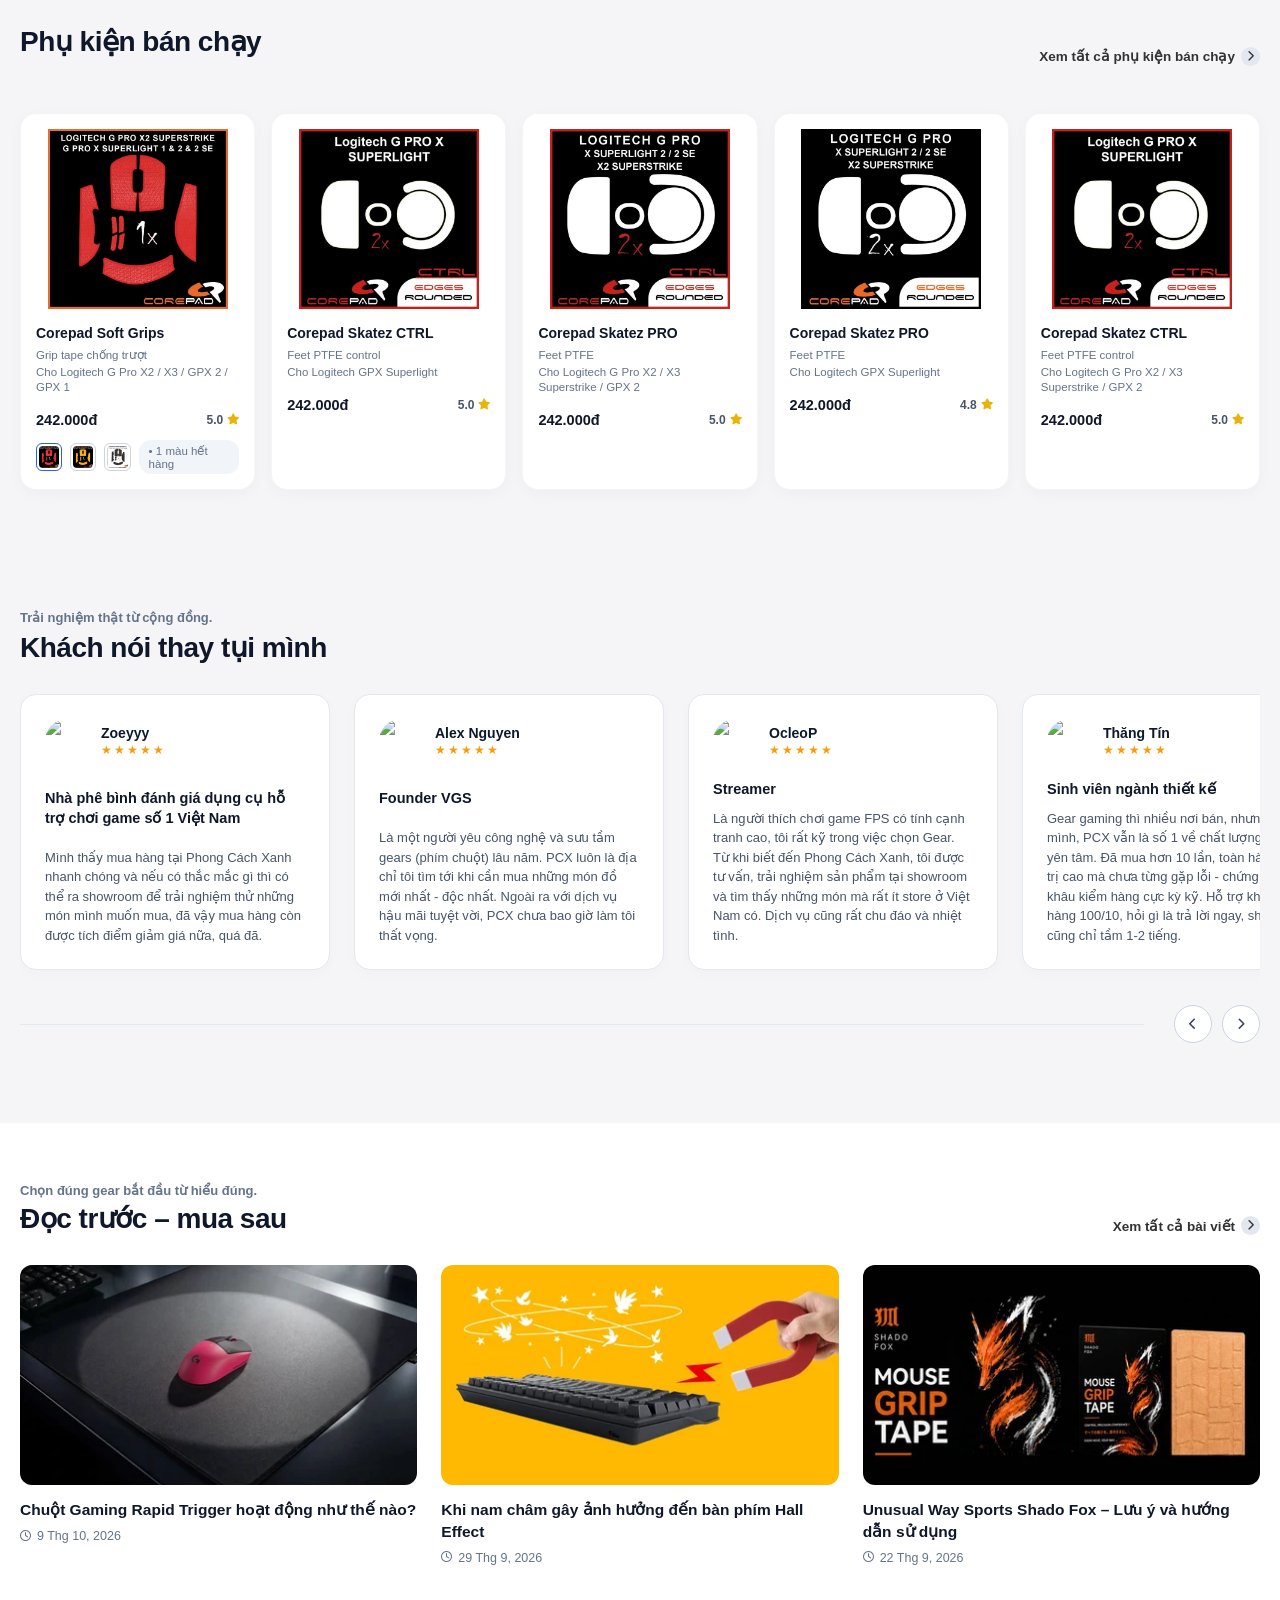
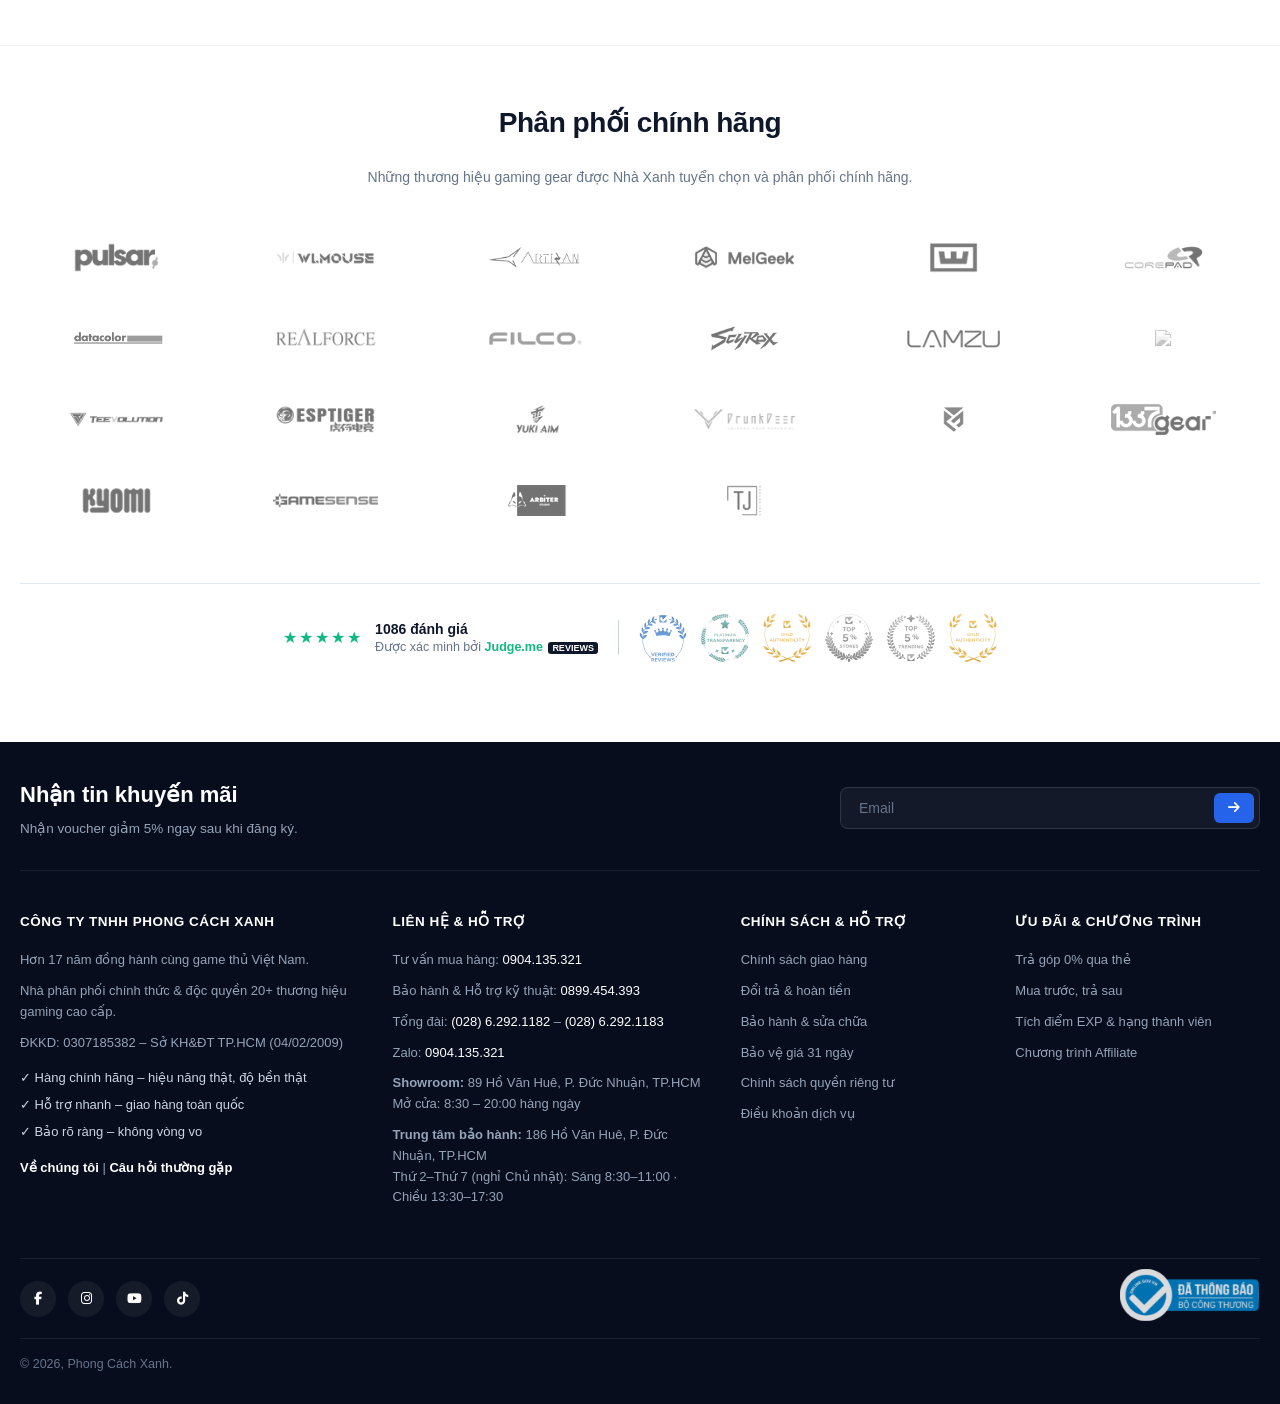
==== commit 8d39f1c9: "ok" ====
--- a/index.html
+++ b/index.html
@@ -810,7 +810,7 @@
       <!-- BÀI VIẾT 1 -->
       <a href="#" class="article-card">
         <div class="article-thumb">
-          <img src="https://images.unsplash.com/photo-1615663245857-ac93bb7c39e7?auto=format&fit=crop&w=600&q=80" alt="Chuột Gaming Rapid Trigger">
+          <img src="img/News/logitech-g-pro-x3-superstrike-1200px.webp" alt="Chuột Gaming Rapid Trigger">
         </div>
         <h3 class="article-title">Chuột Gaming Rapid Trigger hoạt động như thế nào?</h3>
         <div class="article-meta">
@@ -821,7 +821,7 @@
       <!-- BÀI VIẾT 2 -->
       <a href="#" class="article-card">
         <div class="article-thumb article-thumb-yellow">
-          <img src="https://images.unsplash.com/photo-1587829741301-dc798b83add3?auto=format&fit=crop&w=600&q=80" alt="Nam châm ảnh hưởng bàn phím Hall Effect">
+          <img src="img/News/magnet_on_keyboard_copy_16c613d7-ff5a-4a54-a1df-99e84a5b84cc.webp" alt="Nam châm ảnh hưởng bàn phím Hall Effect">
         </div>
         <h3 class="article-title">Khi nam châm gây ảnh hưởng đến bàn phím Hall Effect</h3>
         <div class="article-meta">
@@ -832,7 +832,7 @@
       <!-- BÀI VIẾT 3 -->
       <a href="#" class="article-card">
         <div class="article-thumb">
-          <img src="https://images.unsplash.com/photo-1527864550417-7fd91fc51a46?auto=format&fit=crop&w=600&q=80" alt="Unusual Way Sports Shado Fox">
+          <img src="img/News//shado-fox-grip-tape_5c1539fe-e584-49d3-88f7-c1aa69c9f92c.webp" alt="Unusual Way Sports Shado Fox">
         </div>
         <h3 class="article-title">Unusual Way Sports Shado Fox – Lưu ý và hướng dẫn sử dụng</h3>
         <div class="article-meta">
@@ -845,7 +845,7 @@
   </div>
 </section>
 
-<!-- ==================== SECTION PHÂN PHỐI CHÍNH HÃNG & ĐÁNH GIÁ ==================== -->
+<!-- SECTION PHÂN PHỐI CHÍNH HÃNG & ĐÁNH GIÁ -->
 <section class="brands-section">
   <div class="container">
     
@@ -858,97 +858,201 @@
     <!-- Lưới logo thương hiệu (Đã bọc thẻ a để chuyển trang) -->
     <div class="brand-grid">
       <a href="#" class="brand-item">
-        <img src="https://images.unsplash.com/photo-1615663245857-ac93bb7c39e7?auto=format&fit=crop&w=300&q=80" alt="Pulsar">
-      </a>
-      <a href="#" class="brand-item">
-        <img src="https://images.unsplash.com/photo-1527864550417-7fd91fc51a46?auto=format&fit=crop&w=300&q=80" alt="WL.MOUSE">
-      </a>
-      <a href="#" class="brand-item">
-        <img src="https://images.unsplash.com/photo-1587829741301-dc798b83add3?auto=format&fit=crop&w=300&q=80" alt="ARTISAN">
-      </a>
-      <a href="#" class="brand-item">
-        <img src="https://images.unsplash.com/photo-1615663245857-ac93bb7c39e7?auto=format&fit=crop&w=300&q=80" alt="MelGeek">
-      </a>
-      <a href="#" class="brand-item">
-        <img src="https://images.unsplash.com/photo-1527864550417-7fd91fc51a46?auto=format&fit=crop&w=300&q=80" alt="WOOTING">
-      </a>
-      <a href="#" class="brand-item">
-        <img src="https://images.unsplash.com/photo-1587829741301-dc798b83add3?auto=format&fit=crop&w=300&q=80" alt="COREPAD">
+        <img src="img/Nhanhang/pulsar.avif" alt="Pulsar">
+      </a>
+      <a href="#" class="brand-item">
+        <img src="img/Nhanhang/wlmouse-300px.webp" alt="WL.MOUSE">
+      </a>
+      <a href="#" class="brand-item">
+        <img src="img/Nhanhang/artisan-320px_3331a57a-f5d3-498a-8b17-910a450f4c53.png" alt="ARTISAN">
+      </a>
+      <a href="#" class="brand-item">
+        <img src="img/Nhanhang/MelGeek-logo-new.avif" alt="MelGeek">
+      </a>
+      <a href="#" class="brand-item">
+        <img src="img/Nhanhang/Wooting-300px.webp" alt="WOOTING">
+      </a>
+      <a href="#" class="brand-item">
+        <img src="img/Nhanhang/corepad.webp" alt="COREPAD">
       </a>
       
       <a href="#" class="brand-item">
-        <img src="https://images.unsplash.com/photo-1615663245857-ac93bb7c39e7?auto=format&fit=crop&w=300&q=80" alt="DATACOLOR">
-      </a>
-      <a href="#" class="brand-item">
-        <img src="https://images.unsplash.com/photo-1527864550417-7fd91fc51a46?auto=format&fit=crop&w=300&q=80" alt="REALFORCE">
-      </a>
-      <a href="#" class="brand-item">
-        <img src="https://images.unsplash.com/photo-1587829741301-dc798b83add3?auto=format&fit=crop&w=300&q=80" alt="FILCO">
-      </a>
-      <a href="#" class="brand-item">
-        <img src="https://images.unsplash.com/photo-1615663245857-ac93bb7c39e7?auto=format&fit=crop&w=300&q=80" alt="SCYROX">
-      </a>
-      <a href="#" class="brand-item">
-        <img src="https://images.unsplash.com/photo-1527864550417-7fd91fc51a46?auto=format&fit=crop&w=300&q=80" alt="LAMZU">
-      </a>
-      <a href="#" class="brand-item">
-        <img src="https://images.unsplash.com/photo-1587829741301-dc798b83add3?auto=format&fit=crop&w=300&q=80" alt="RAWM">
-      </a>
-
-      <a href="#" class="brand-item">
-        <img src="https://images.unsplash.com/photo-1615663245857-ac93bb7c39e7?auto=format&fit=crop&w=300&q=80" alt="TEEVOLUTION">
-      </a>
-      <a href="#" class="brand-item">
-        <img src="https://images.unsplash.com/photo-1527864550417-7fd91fc51a46?auto=format&fit=crop&w=300&q=80" alt="ESPTIGER">
-      </a>
-      <a href="#" class="brand-item">
-        <img src="https://images.unsplash.com/photo-1587829741301-dc798b83add3?auto=format&fit=crop&w=300&q=80" alt="YUKI AIM">
-      </a>
-      <a href="#" class="brand-item">
-        <img src="https://images.unsplash.com/photo-1615663245857-ac93bb7c39e7?auto=format&fit=crop&w=300&q=80" alt="Pwnage">
-      </a>
-      <a href="#" class="brand-item">
-        <img src="https://images.unsplash.com/photo-1527864550417-7fd91fc51a46?auto=format&fit=crop&w=300&q=80" alt="Brand">
-      </a>
-      <a href="#" class="brand-item">
-        <img src="https://images.unsplash.com/photo-1587829741301-dc798b83add3?auto=format&fit=crop&w=300&q=80" alt="1337gear">
-      </a>
-
-      <a href="#" class="brand-item">
-        <img src="https://images.unsplash.com/photo-1615663245857-ac93bb7c39e7?auto=format&fit=crop&w=300&q=80" alt="KYOMI">
-      </a>
-      <a href="#" class="brand-item">
-        <img src="https://images.unsplash.com/photo-1527864550417-7fd91fc51a46?auto=format&fit=crop&w=300&q=80" alt="GAMESENSE">
-      </a>
-      <a href="#" class="brand-item">
-        <img src="https://images.unsplash.com/photo-1587829741301-dc798b83add3?auto=format&fit=crop&w=300&q=80" alt="ARBITER">
-      </a>
-      <a href="#" class="brand-item">
-        <img src="https://images.unsplash.com/photo-1615663245857-ac93bb7c39e7?auto=format&fit=crop&w=300&q=80" alt="TJ">
+        <img src="img/Nhanhang/datacolor.avif" alt="DATACOLOR">
+      </a>
+      <a href="#" class="brand-item">
+        <img src="img/Nhanhang/Realforce-300px.webp" alt="REALFORCE">
+      </a>
+      <a href="#" class="brand-item">
+        <img src="img/Nhanhang/Filco.webp" alt="FILCO">
+      </a>
+      <a href="#" class="brand-item">
+        <img src="img/Nhanhang/scyrox-logo-300px-v2.webp" alt="SCYROX">
+      </a>
+      <a href="#" class="brand-item">
+        <img src="img/Nhanhang/lamzu.webp" alt="LAMZU">
+      </a>
+      <a href="#" class="brand-item">
+        <img src="img/Nhanhang/RAWM-logo-300px.avif alt="RAWM">
+      </a>
+
+      <a href="#" class="brand-item">
+        <img src="img/Nhanhang/Teevolution-300px.avif" alt="TEEVOLUTION">
+      </a>
+      <a href="#" class="brand-item">
+        <img src="img/Nhanhang/esptiger-300px-v2_eedc47db-5df5-47b4-a9b2-52b8a8441f73.webp" alt="ESPTIGER">
+      </a>
+      <a href="#" class="brand-item">
+        <img src="img/Nhanhang/yuki-aim.webp" alt="YUKI AIM">
+      </a>
+      <a href="#" class="brand-item">
+        <img src="img/Nhanhang/drunkdeer-logo.avif" alt="Drunkdeer">
+      </a>
+      <a href="#" class="brand-item">
+        <img src="img/Nhanhang/unusual-way-300px.png" alt="unusual way">
+      </a>
+      <a href="#" class="brand-item">
+        <img src="img/Nhanhang/1337gear-300px_673b1461-2ef6-40c0-92f0-9bfb084eb542.avif" alt="1337gear">
+      </a>
+
+      <a href="#" class="brand-item">
+        <img src="img/Nhanhang/kyomi-300px.webp" alt="KYOMI">
+      </a>
+      <a href="#" class="brand-item">
+        <img src="img/Nhanhang/gamesense-logo-v2.webp" alt="GAMESENSE">
+      </a>
+      <a href="#" class="brand-item">
+        <img src="img/Nhanhang/arbiter-300px.webp" alt="ARBITER">
+      </a>
+      <a href="#" class="brand-item">
+        <img src="img/Nhanhang/tje-320px_ce20bd00-5783-440c-846b-1906260b4d72.webp" alt="TJ">
       </a>
     </div>
 
     <!-- Khối đánh giá Judge.me & Huy hiệu xác thực phía dưới -->
-    <div class="trust-footer">
-      <div class="judge-me-review">
-        <div class="stars">★★★★★</div>
-        <span><strong>1086 đánh giá</strong></span>
-        <span class="divider">|</span>
-        <div class="verified-info">
-          Được xác minh bởi <strong class="jm-logo">Judge.me <span class="jm-sub">REVIEWS</span></strong>
-        </div>
-      </div>
-
-      <div class="trust-badges">
-        <div class="badge-card"><i class="fa-solid fa-crown"></i><span>1086 Verified</span></div>
-        <div class="badge-card"><i class="fa-solid fa-shield-halved"></i><span>Transparency</span></div>
-        <div class="badge-card"><i class="fa-solid fa-award"></i><span>Authenticity</span></div>
-        <div class="badge-card"><i class="fa-solid fa-star"></i><span>Top 5% Stores</span></div>
-      </div>
-    </div>
-
+    <div class="brands-trust-footer">
+      
+      <!-- Đánh giá Judge.me bên trái -->
+      <div class="judge-me-container">
+        <div class="jm-stars">★★★★★</div>
+        <div class="jm-text-group">
+          <span class="jm-title">1086 đánh giá</span>
+          <span class="jm-sub-verify">Được xác minh bởi <strong class="jm-highlight">Judge.me <span class="jm-tag-box">REVIEWS</span></strong></span>
+        </div>
+      </div>
+
+      <!-- Đường kẻ phân cách dọc -->
+      <div class="brands-divider"></div>
+
+      <!-- Các huy hiệu nhỏ ở bên phải -->
+      <div class="brands-badges-list">
+        <div class="badge-thumb"><img src="img/Xacnhan/diamond.svg" alt="badge 1"></div>
+        <div class="badge-thumb"><img src="img/Xacnhan/platinum.svg" alt="badge 2"></div>
+        <div class="badge-thumb"><img src="img/Xacnhan/gold.svg" alt="badge 3"></div>
+        <div class="badge-thumb"><img src="img/Xacnhan/5-percent.svg" alt="badge 4"></div>
+        <div class="badge-thumb"><img src="img/Xacnhan/5-percent (1).svg" alt="badge 5"></div>
+        <div class="badge-thumb"><img src="img/Xacnhan/gold.svg" alt="badge 6"></div>
+      </div>
+
+    </div>
   </div>
 </section>
+
+<!-- ==================== FOOTER (CHÂN TRANG) ==================== -->
+<footer class="main-footer">
+  <div class="container">
+    
+    <!-- 1. Hàng nhận tin khuyến mãi -->
+    <div class="footer-newsletter-row">
+      <div class="newsletter-info">
+        <h3>Nhận tin khuyến mãi</h3>
+        <p>Nhận voucher giảm 5% ngay sau khi đăng ký.</p>
+      </div>
+      <div class="newsletter-form">
+        <input type="email" placeholder="Email" class="newsletter-input">
+        <button type="submit" class="newsletter-btn">
+          <i class="fa-solid fa-arrow-right"></i>
+        </button>
+      </div>
+    </div>
+
+    <!-- 2. Lưới thông tin footer (4 cột) -->
+    <div class="footer-grid">
+      
+      <!-- Cột 1: Công ty TNHH Phong Cách Xanh -->
+      <div class="footer-col">
+        <h4 class="footer-heading">CÔNG TY TNHH PHONG CÁCH XANH</h4>
+        <p class="footer-text">Hơn 17 năm đồng hành cùng game thủ Việt Nam.</p>
+        <p class="footer-text">Nhà phân phối chính thức & độc quyền 20+ thương hiệu gaming cao cấp.</p>
+        <p class="footer-text">ĐKKD: 0307185382 – Sở KH&ĐT TP.HCM (04/02/2009)</p>
+        <ul class="footer-check-list">
+          <li>✓ Hàng chính hãng – hiệu năng thật, độ bền thật</li>
+          <li>✓ Hỗ trợ nhanh – giao hàng toàn quốc</li>
+          <li>✓ Bảo rõ ràng – không vòng vo</li>
+        </ul>
+        <div class="footer-sub-links">
+          <a href="#">Về chúng tôi</a> | <a href="#">Câu hỏi thường gặp</a>
+        </div>
+      </div>
+
+      <!-- Cột 2: Liên hệ & Hỗ trợ -->
+      <div class="footer-col">
+        <h4 class="footer-heading">LIÊN HỆ & HỖ TRỢ</h4>
+        <p class="footer-text">Tư vấn mua hàng: <a href="tel:0904135321">0904.135.321</a></p>
+        <p class="footer-text">Bảo hành & Hỗ trợ kỹ thuật: <a href="tel:0899454393">0899.454.393</a></p>
+        <p class="footer-text">Tổng đài: <a href="tel:02862921182">(028) 6.292.1182</a> – <a href="tel:02862921183">(028) 6.292.1183</a></p>
+        <p class="footer-text">Zalo: <a href="#">0904.135.321</a></p>
+        <p class="footer-text"><strong>Showroom:</strong> 89 Hồ Văn Huê, P. Đức Nhuận, TP.HCM<br>Mở cửa: 8:30 – 20:00 hàng ngày</p>
+        <p class="footer-text"><strong>Trung tâm bảo hành:</strong> 186 Hồ Văn Huê, P. Đức Nhuận, TP.HCM<br>Thứ 2–Thứ 7 (nghỉ Chủ nhật): Sáng 8:30–11:00 · Chiều 13:30–17:30</p>
+      </div>
+
+      <!-- Cột 3: Chính sách & Hỗ trợ -->
+      <div class="footer-col">
+        <h4 class="footer-heading">CHÍNH SÁCH & HỖ TRỢ</h4>
+        <ul class="footer-links-list">
+          <li><a href="#">Chính sách giao hàng</a></li>
+          <li><a href="#">Đổi trả & hoàn tiền</a></li>
+          <li><a href="#">Bảo hành & sửa chữa</a></li>
+          <li><a href="#">Bảo vệ giá 31 ngày</a></li>
+          <li><a href="#">Chính sách quyền riêng tư</a></li>
+          <li><a href="#">Điều khoản dịch vụ</a></li>
+        </ul>
+      </div>
+
+      <!-- Cột 4: Ưu đãi & Chương trình -->
+      <div class="footer-col">
+        <h4 class="footer-heading">ƯU ĐÃI & CHƯƠNG TRÌNH</h4>
+        <ul class="footer-links-list">
+          <li><a href="#">Trả góp 0% qua thẻ</a></li>
+          <li><a href="#">Mua trước, trả sau</a></li>
+          <li><a href="#">Tích điểm EXP & hạng thành viên</a></li>
+          <li><a href="#">Chương trình Affiliate</a></li>
+        </ul>
+      </div>
+
+    </div>
+
+    <!-- 3. Hàng dưới cùng: Mạng xã hội & Huy hiệu Bộ Công Thương -->
+    <div class="footer-bottom-row">
+      <div class="footer-socials">
+        <a href="#" class="social-icon"><i class="fa-brands fa-facebook-f"></i></a>
+        <a href="#" class="social-icon"><i class="fa-brands fa-instagram"></i></a>
+        <a href="#" class="social-icon"><i class="fa-brands fa-youtube"></i></a>
+        <a href="#" class="social-icon"><i class="fa-brands fa-tiktok"></i></a>
+      </div>
+
+      <div class="footer-bct-badge">
+        <img src="img/dathongbao.svg" alt="Đã thông báo Bộ Công Thương">
+      </div>
+    </div>
+
+    <!-- 4. Copyright -->
+    <div class="footer-copyright">
+      <p>© 2026, Phong Cách Xanh.</p>
+    </div>
+
+  </div>
+</footer>
+
 
 </body>
 </html>
--- a/style.css
+++ b/style.css
@@ -1499,11 +1499,362 @@
 .brand-item:hover {
   background: #ffffff;
   border-color: #cbd5e1;
-  box-shadow: 0 6px 20px rgba(0, 0, 0, 0.06);
-  transform: translateY(-3px);
 }
 
 .brand-item:hover img {
   filter: grayscale(0%) contrast(100%); /* Trở về màu thật */
   opacity: 1; /* Sáng rõ hoàn toàn */
+}
+
+/* Phần chứng nhận nối tiếp ngay dưới lưới logo */
+.brands-trust-footer {
+  display: flex;
+  align-items: center;
+  justify-content: center;
+  padding-top: 30px;
+  border-top: 1px solid #e2e8f0;
+  flex-wrap: wrap;
+  gap: 20px;
+}
+
+/* Judge.me block */
+.judge-me-container {
+  display: flex;
+  align-items: center;
+  gap: 12px;
+}
+
+.jm-stars {
+  color: #10b981; /* Màu sao đánh giá */
+  font-size: 16px;
+  letter-spacing: 2px;
+}
+
+.jm-text-group {
+  display: flex;
+  flex-direction: column;
+  gap: 2px;
+}
+
+.jm-title {
+  font-size: 14px;
+  font-weight: 700;
+  color: #0f172a;
+}
+
+.jm-sub-verify {
+  font-size: 12.5px;
+  color: #64748b;
+}
+
+.jm-highlight {
+  color: #10b981;
+  font-weight: 700;
+}
+
+.jm-tag-box {
+  font-size: 9px;
+  background: #0f172a;
+  color: #ffffff;
+  padding: 1px 4px;
+  border-radius: 3px;
+  vertical-align: middle;
+  margin-left: 2px;
+}
+
+/* Đường kẻ dọc */
+.brands-divider {
+  width: 1px;
+  height: 35px;
+  background-color: #cbd5e1;
+}
+
+/* Danh sách huy hiệu nhỏ bên phải */
+.brands-badges-list {
+  display: flex;
+  align-items: center;
+  gap: 14px;
+  flex-wrap: wrap;
+}
+
+.badge-thumb {
+  width: 48px;
+  height: 48px;
+  display: flex;
+  align-items: center;
+  justify-content: center;
+  opacity: 0.8;
+  transition: opacity 0.2s ease, transform 0.2s ease;
+}
+
+.badge-thumb img {
+  width: 100%;
+  height: 100%;
+  object-fit: contain;
+}
+
+.badge-thumb:hover {
+  opacity: 1;
+  
+}
+
+/* Responsive */
+@media (max-width: 1024px) {
+  .brand-grid {
+    grid-template-columns: repeat(4, 1fr);
+  }
+}
+
+@media (max-width: 768px) {
+  .brand-grid {
+    grid-template-columns: repeat(2, 1fr);
+  }
+
+  .brands-trust-footer {
+    flex-direction: column;
+    align-items: center;
+    text-align: center;
+  }
+
+  .brands-divider {
+    display: none;
+  }
+}
+
+/* ==================== FOOTER SECTION ==================== */
+.main-footer {
+  background-color: #070d1d; /* Màu nền tối đặc trưng */
+  color: #94a3b8;
+  padding: 35px 0 30px 0;
+  font-size: 13px;
+  line-height: 1.6;
+}
+
+/* Phần nhận tin khuyến mãi */
+.footer-newsletter-row {
+  display: flex;
+  justify-content: space-between;
+  align-items: center;
+  padding-bottom: 30px;
+  border-bottom: 1px solid rgba(255, 255, 255, 0.08);
+  margin-bottom: 40px;
+  flex-wrap: wrap;
+  gap: 20px;
+}
+
+.newsletter-info h3 {
+  font-size: 22px;
+  font-weight: 800;
+  color: #ffffff;
+  margin-bottom: 6px;
+}
+
+.newsletter-info p {
+  color: #94a3b8;
+  font-size: 13.5px;
+}
+
+.newsletter-form {
+  display: flex;
+  position: relative;
+  width: 100%;
+  max-width: 420px;
+}
+
+.newsletter-input {
+  width: 100%;
+  background: rgba(255, 255, 255, 0.05);
+  border: 1px solid rgba(255, 255, 255, 0.12);
+  padding: 12px 18px;
+  border-radius: 8px;
+  color: #ffffff;
+  font-size: 14px;
+  outline: none;
+  transition: border-color 0.2s ease;
+}
+
+.newsletter-input:focus {
+  border-color: #2563eb;
+}
+
+.newsletter-input::placeholder {
+  color: #64748b;
+}
+
+.newsletter-btn {
+  position: absolute;
+  right: 6px;
+  top: 6px;
+  bottom: 6px;
+  background: #2563eb;
+  color: #ffffff;
+  border: none;
+  width: 40px;
+  border-radius: 6px;
+  cursor: pointer;
+  display: flex;
+  align-items: center;
+  justify-content: center;
+  transition: background 0.2s ease;
+}
+
+.newsletter-btn:hover {
+  background: #1d4ed8;
+}
+
+/* Lưới footer 4 cột */
+.footer-grid {
+  display: grid;
+  grid-template-columns: 1.4fr 1.3fr 1fr 1fr;
+  gap: 30px;
+  margin-bottom: 40px;
+}
+
+.footer-heading {
+  font-size: 13.5px;
+  font-weight: 700;
+  color: #ffffff;
+  margin-bottom: 18px;
+  text-transform: uppercase;
+  letter-spacing: 0.5px;
+}
+
+.footer-text {
+  margin-bottom: 10px;
+  color: #94a3b8;
+}
+
+.footer-text a {
+  color: #ffffff;
+  text-decoration: none;
+  transition: color 0.2s ease;
+}
+
+.footer-text a:hover {
+  color: #3b82f6;
+}
+
+.footer-check-list {
+  list-style: none;
+  padding: 0;
+  margin: 15px 0;
+}
+
+.footer-check-list li {
+  margin-bottom: 6px;
+  color: #cbd5e1;
+}
+
+.footer-sub-links {
+  margin-top: 15px;
+}
+
+.footer-sub-links a {
+  color: #ffffff;
+  text-decoration: none;
+  font-weight: 600;
+}
+
+.footer-sub-links a:hover {
+  text-decoration: underline;
+}
+
+/* Danh sách link các cột */
+.footer-links-list {
+  list-style: none;
+  padding: 0;
+}
+
+.footer-links-list li {
+  margin-bottom: 10px;
+}
+
+.footer-links-list a {
+  color: #94a3b8;
+  text-decoration: none;
+  transition: color 0.2s ease;
+}
+
+.footer-links-list a:hover {
+  color: #ffffff;
+}
+
+/* Hàng mạng xã hội và huy hiệu Bộ Công Thương */
+.footer-bottom-row {
+  display: flex;
+  justify-content: space-between;
+  align-items: center;
+  padding: 10px 0;
+  border-top: 1px solid rgba(255, 255, 255, 0.08);
+  border-bottom: 1px solid rgba(255, 255, 255, 0.08);
+  flex-wrap: wrap;
+  gap: 20px;
+}
+
+.footer-socials {
+  display: flex;
+  gap: 12px;
+}
+
+.social-icon {
+  width: 36px;
+  height: 36px;
+  background: rgba(255, 255, 255, 0.06);
+  border-radius: 50%;
+  display: flex;
+  align-items: center;
+  justify-content: center;
+  color: #ffffff;
+  text-decoration: none;
+  transition: all 0.2s ease;
+}
+
+.social-icon:hover {
+  background: #2563eb;
+  transform: translateY(-2px);
+}
+
+.footer-bct-badge {
+  width: 140px;
+  opacity: 0.85;
+}
+
+.footer-bct-badge img {
+  width: 100%;
+  object-fit: contain;
+}
+
+/* Copyright */
+.footer-copyright {
+  padding-top: 15px;
+  text-align: left;
+  font-size: 12.5px;
+  color: #64748b;
+}
+
+/* Responsive cho điện thoại / máy tính bảng */
+@media (max-width: 1024px) {
+  .footer-grid {
+    grid-template-columns: repeat(2, 1fr);
+  }
+}
+
+@media (max-width: 768px) {
+  .footer-grid {
+    grid-template-columns: 1fr;
+  }
+
+  .footer-newsletter-row {
+    flex-direction: column;
+    align-items: flex-start;
+  }
+
+  .newsletter-form {
+    max-width: 100%;
+  }
+
+  .footer-bottom-row {
+    flex-direction: column;
+    align-items: flex-start;
+  }
 }
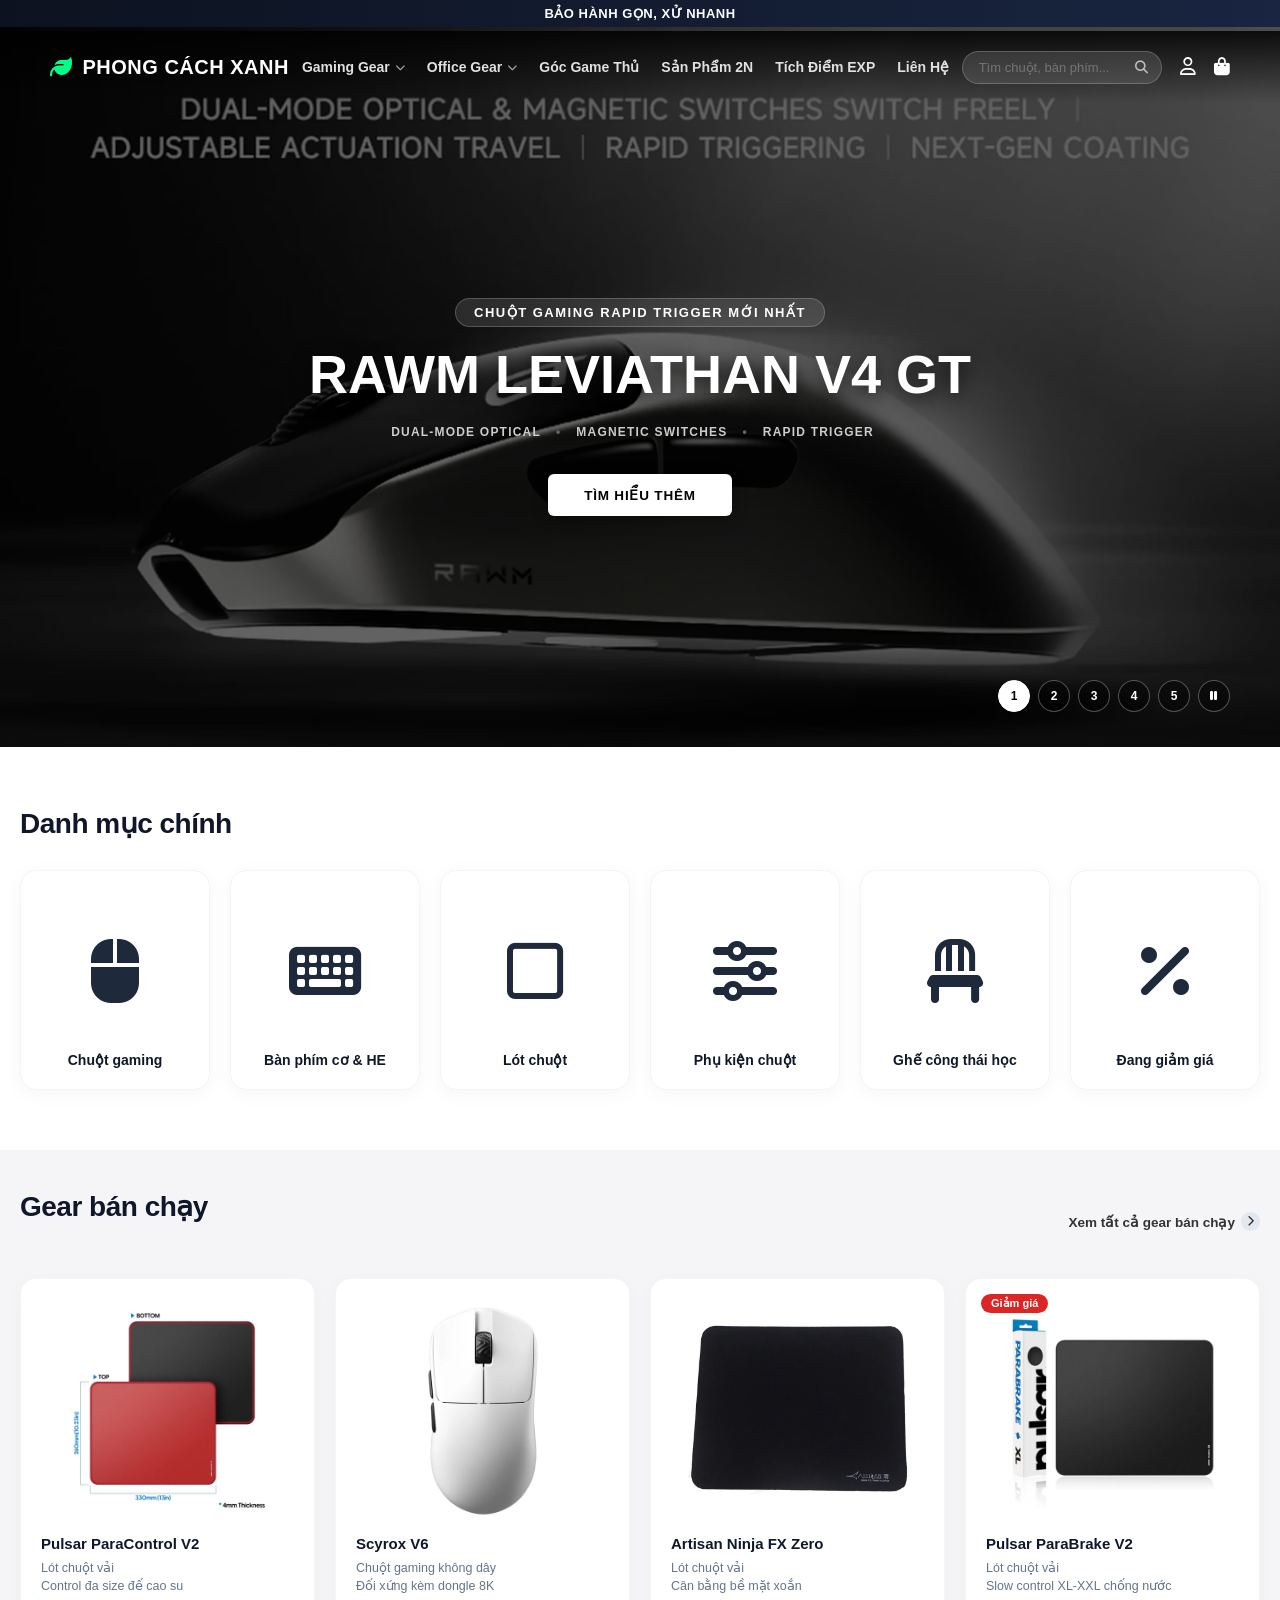
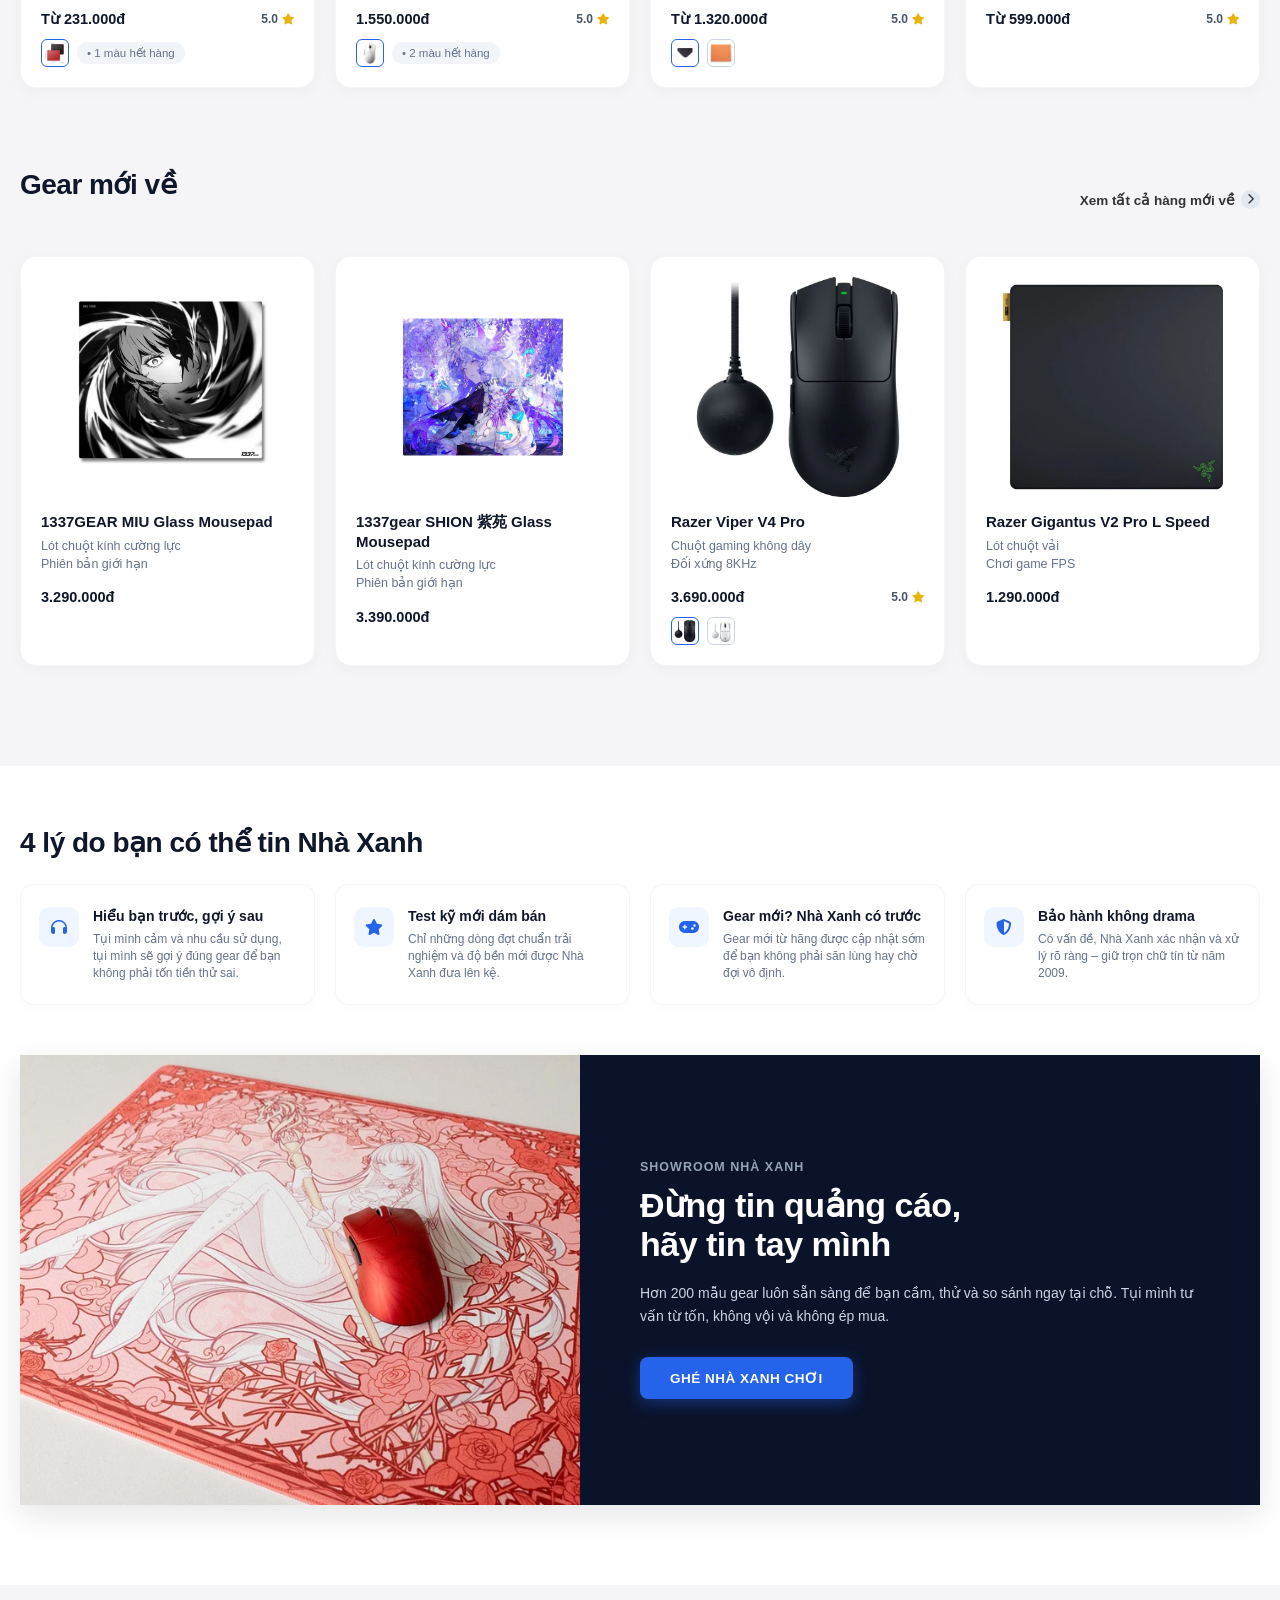
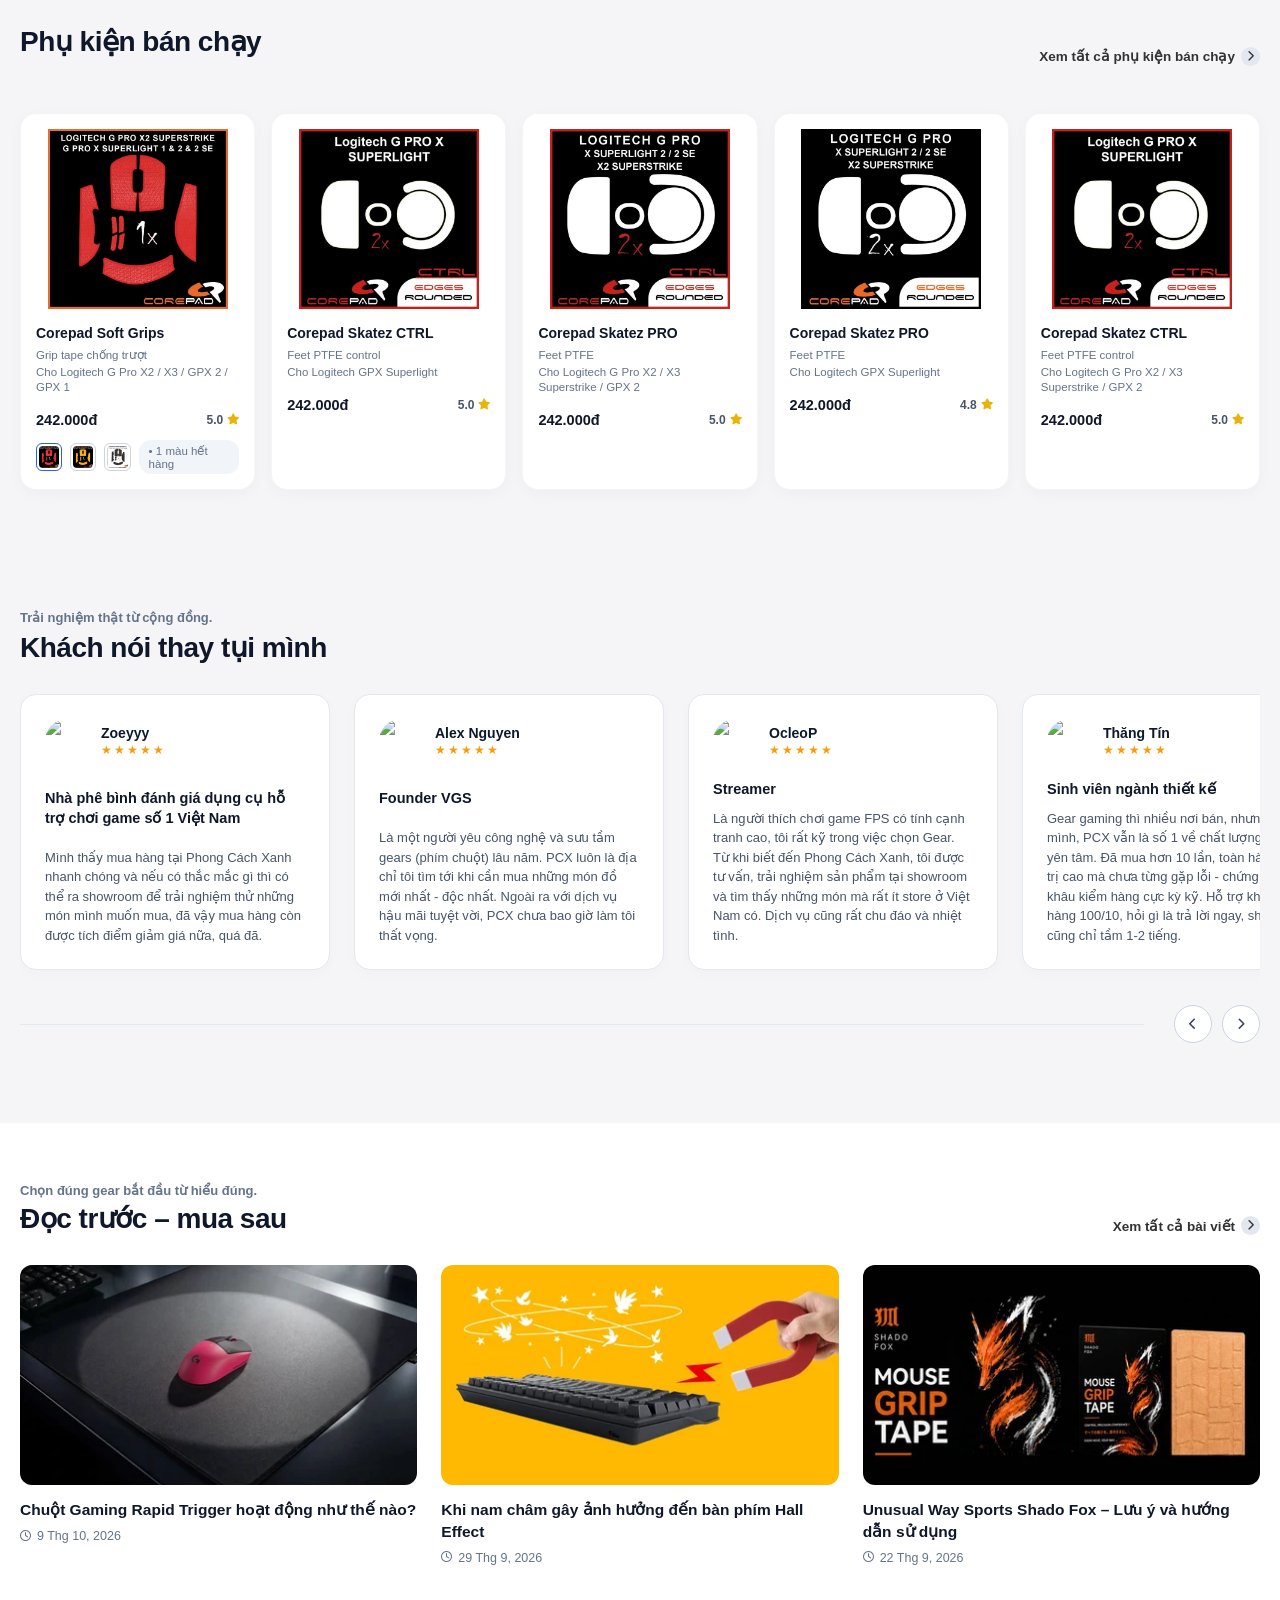
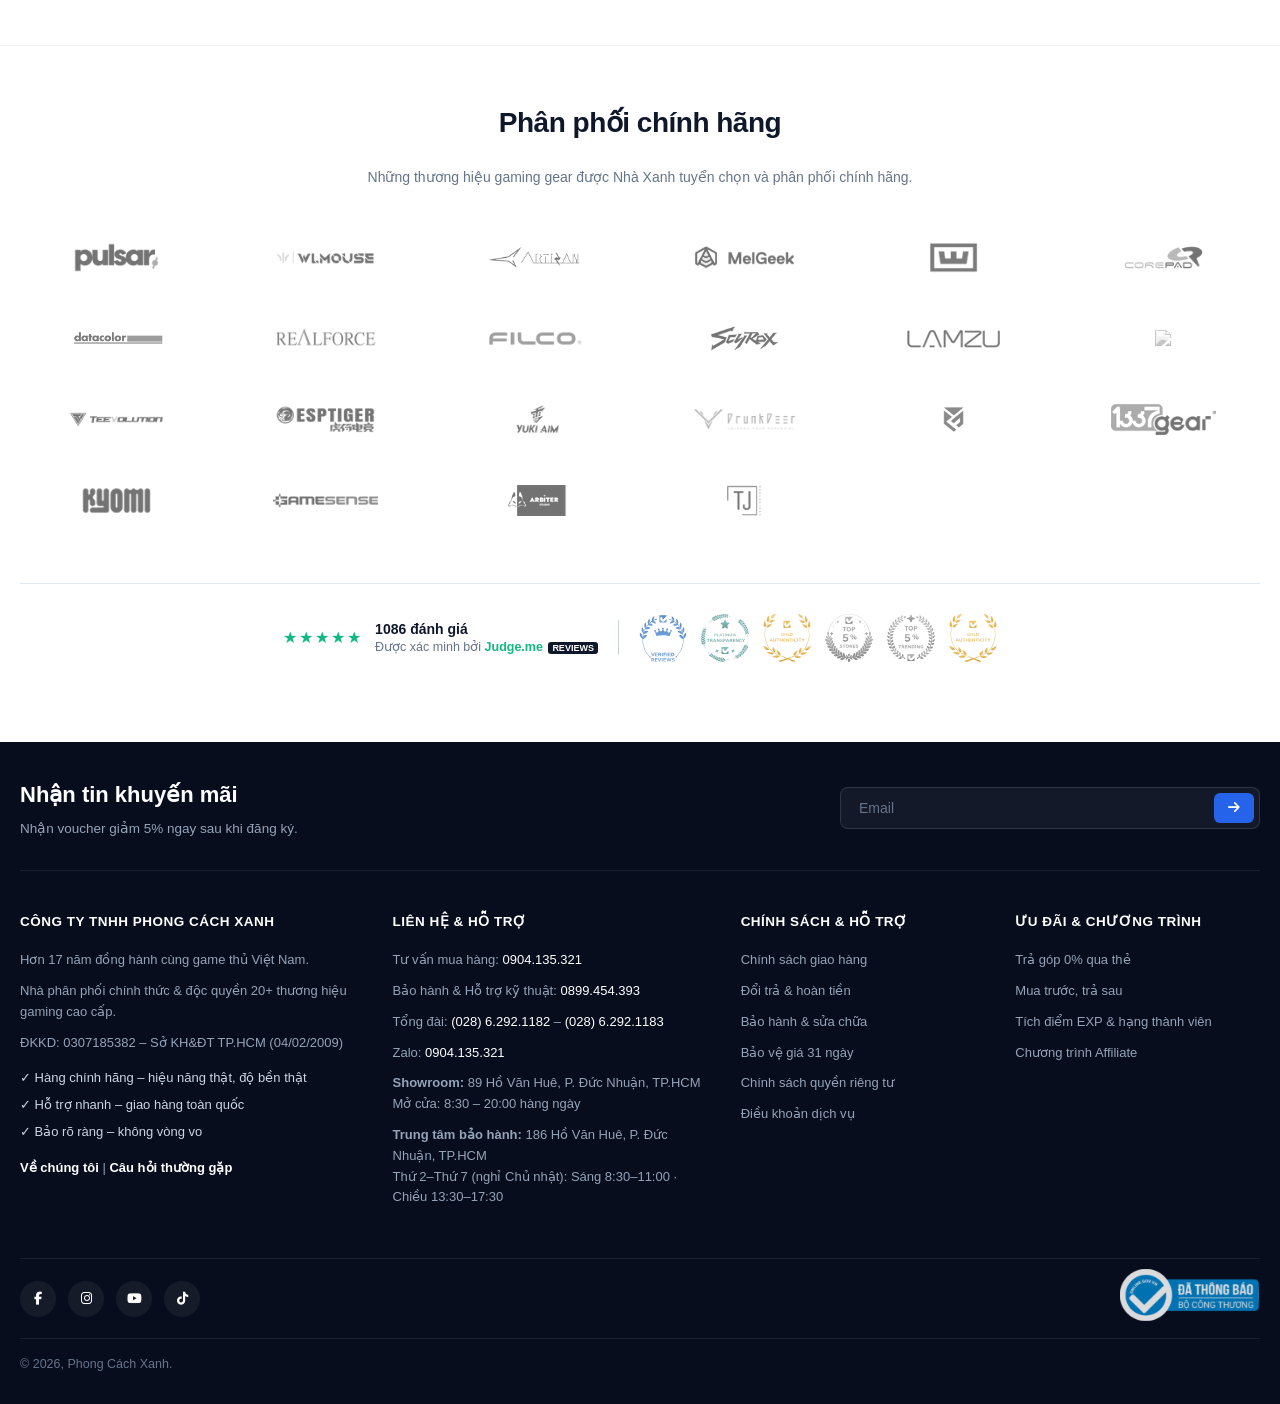
==== commit 92be2798: "ok" ====
--- a/index.html
+++ b/index.html
@@ -1051,6 +1051,7 @@
     </div>
 
   </div>
+  
 </footer>
 
 
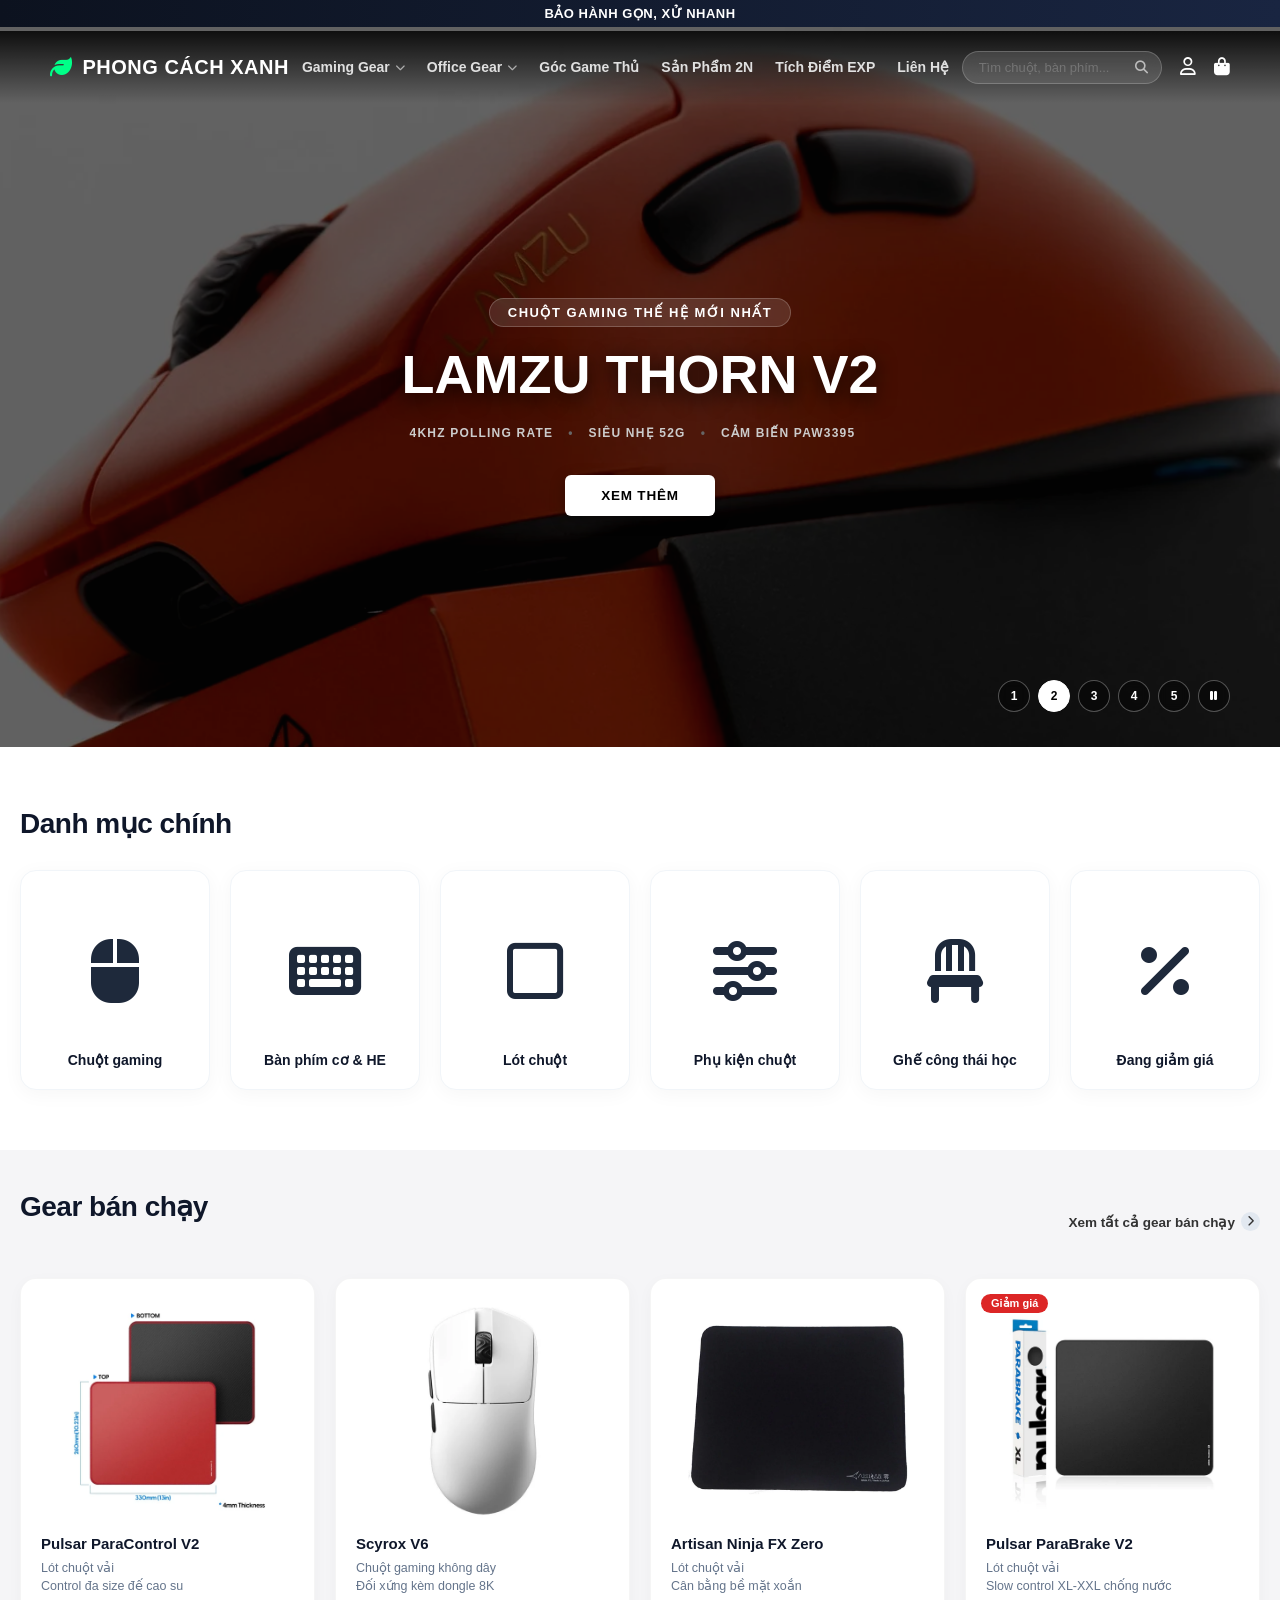
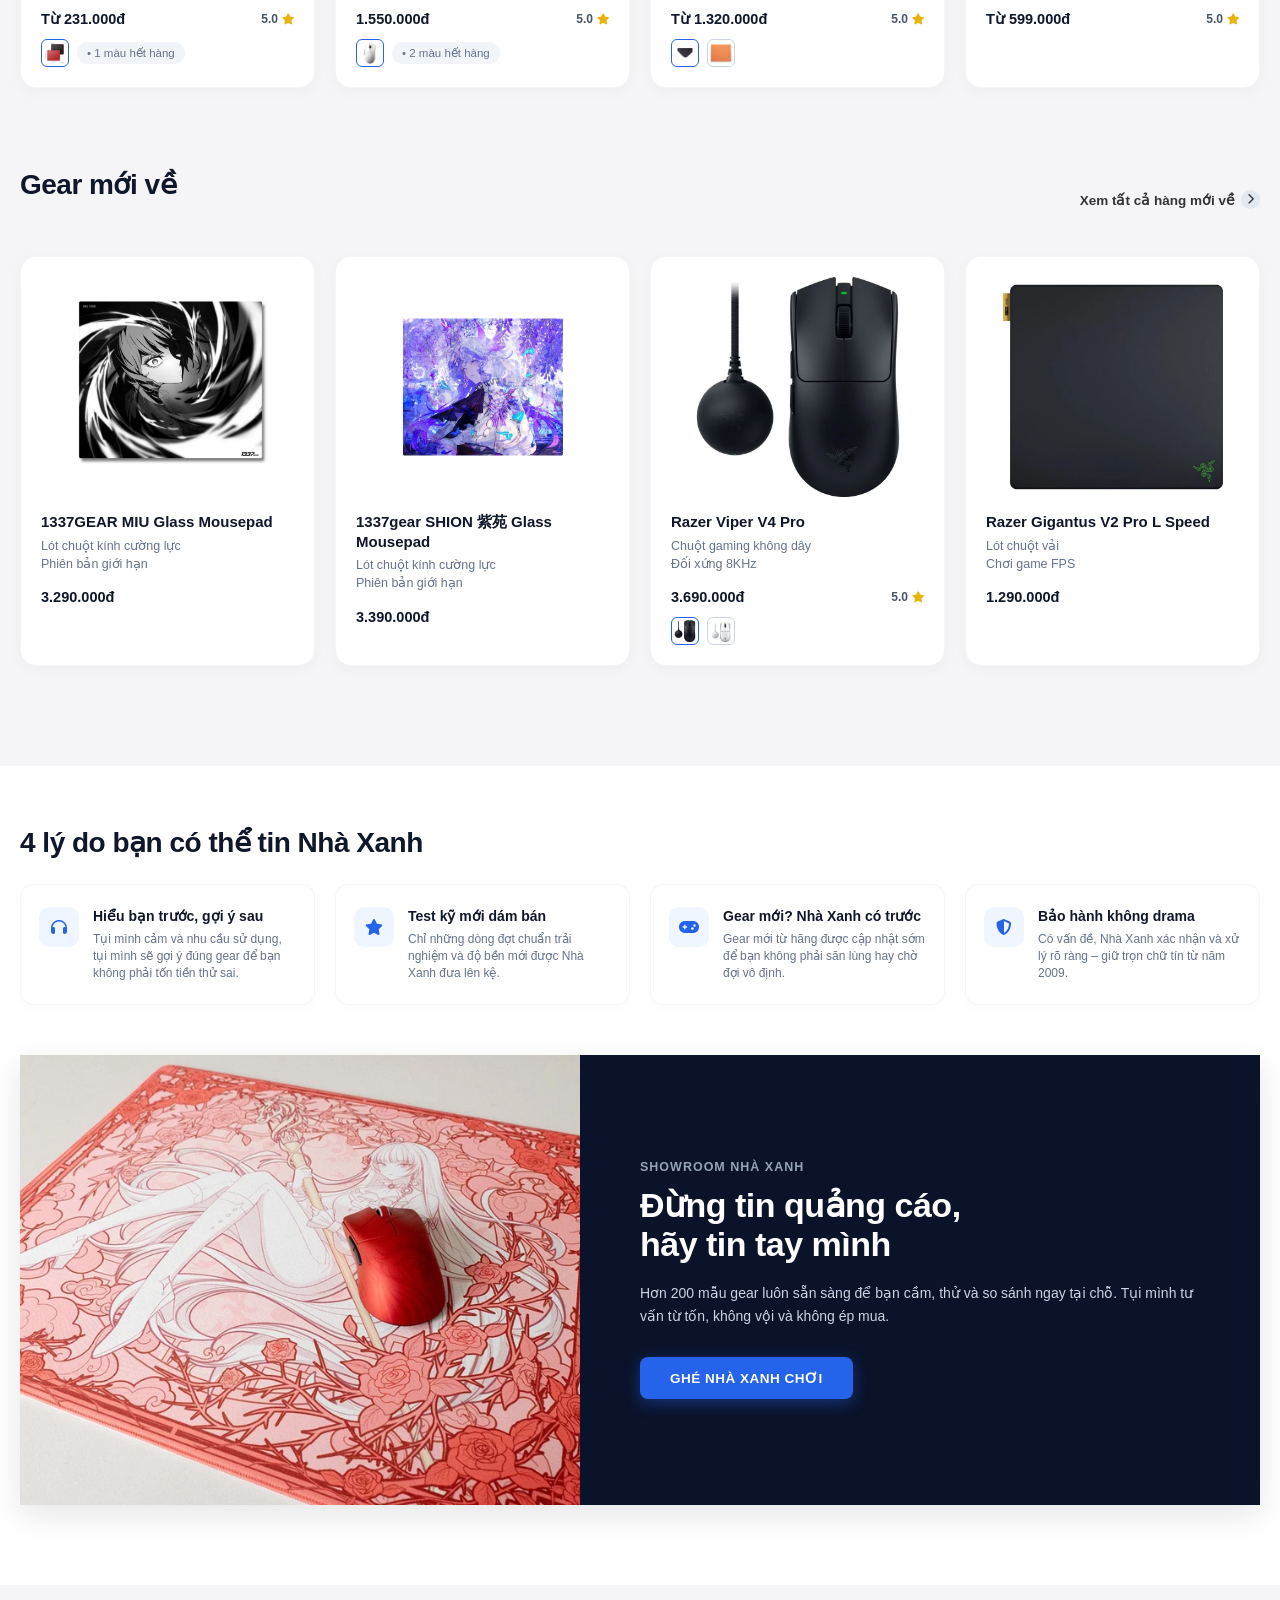
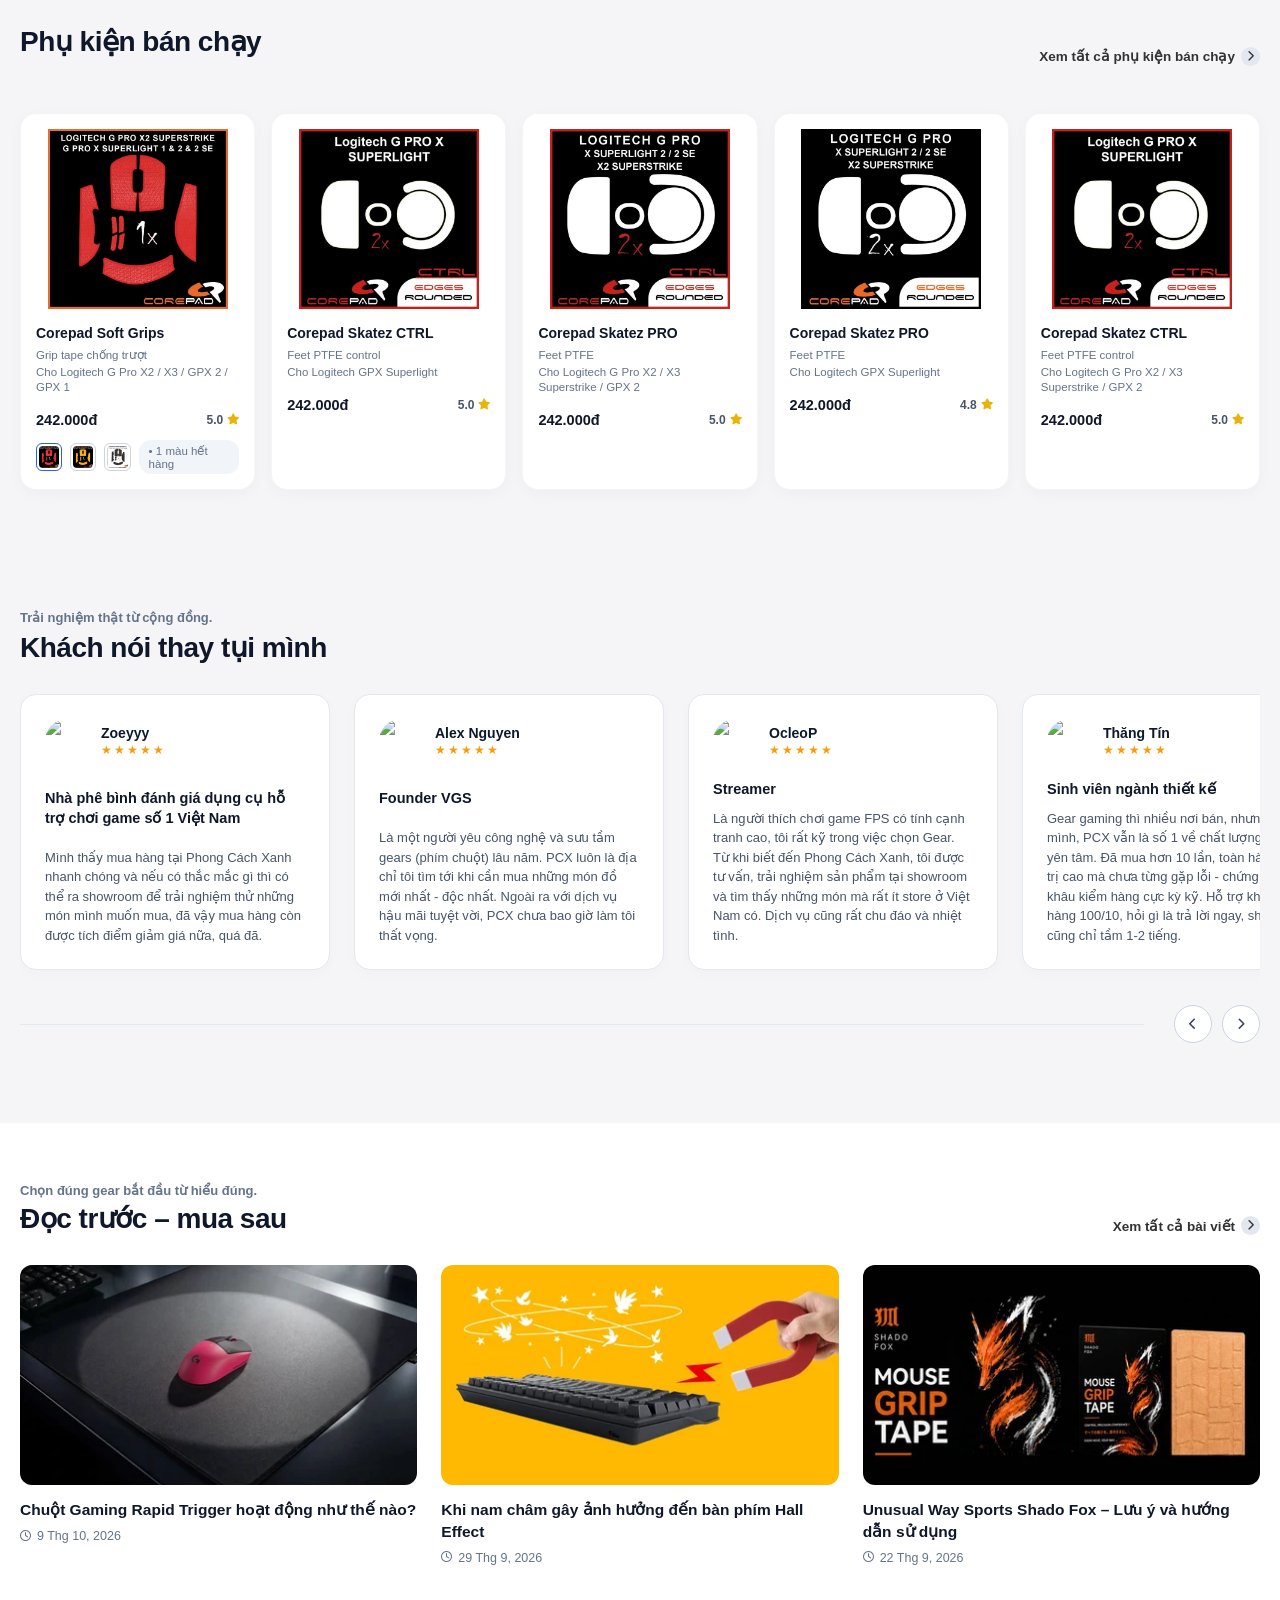
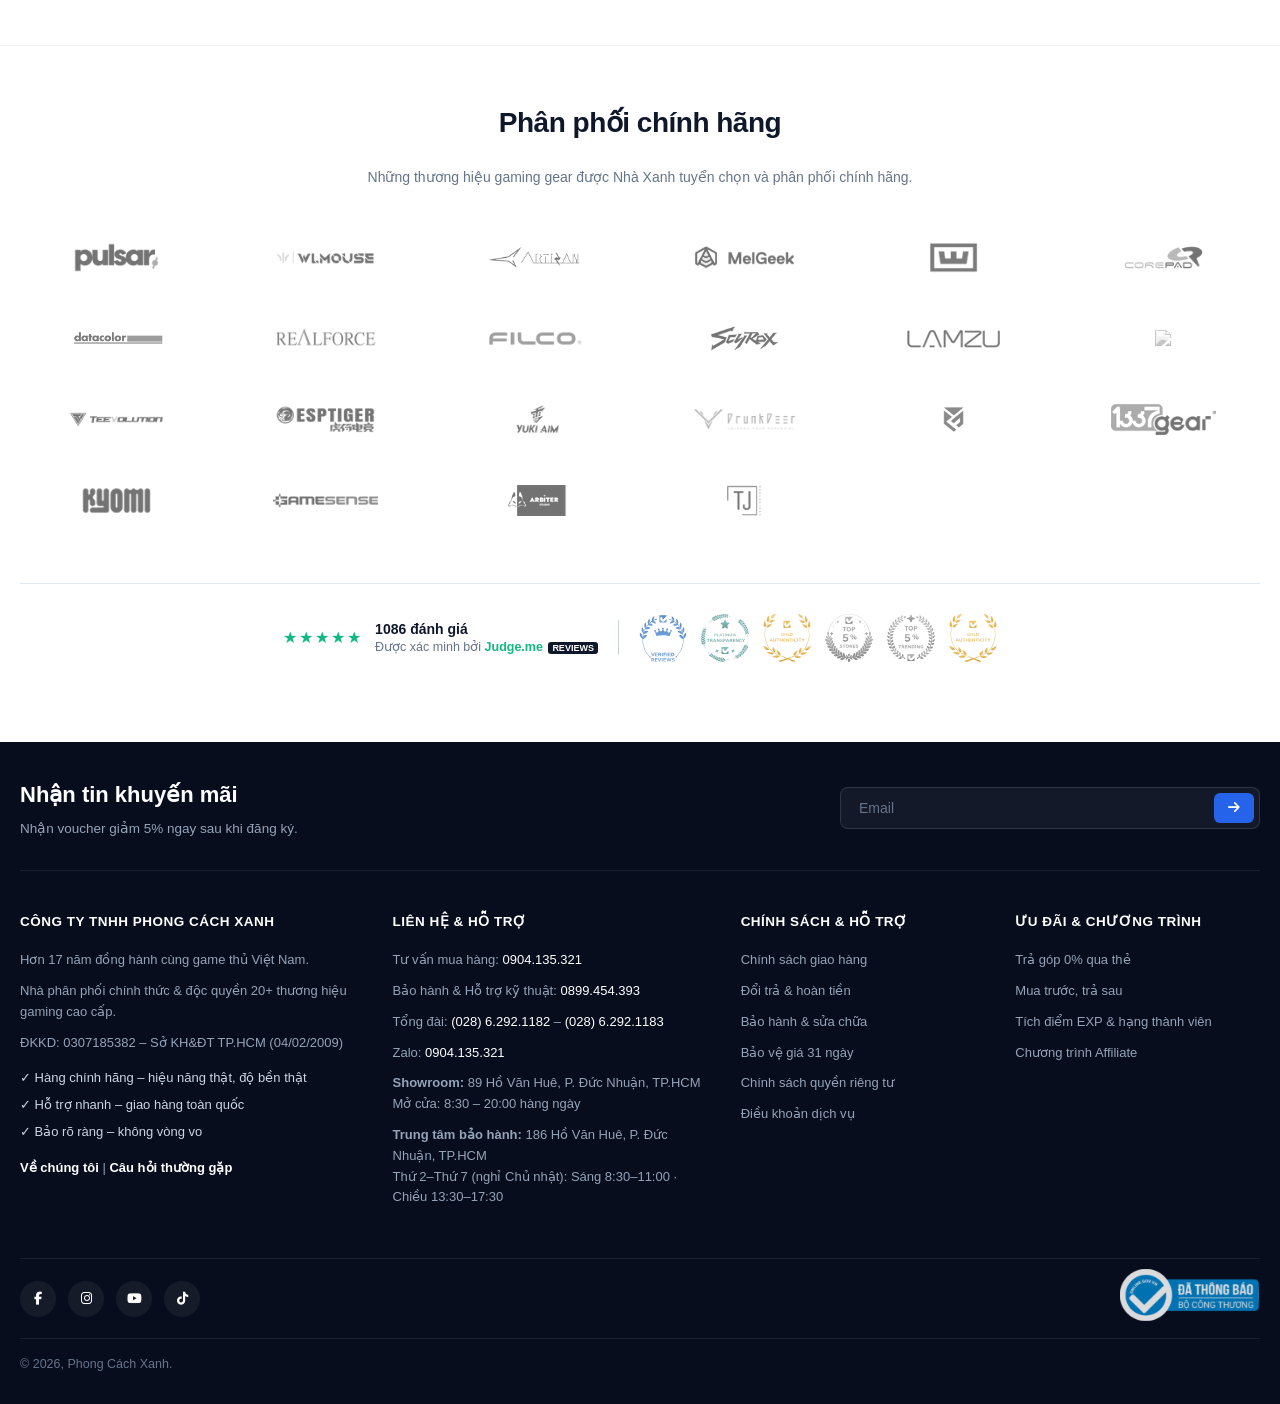
==== commit 52befbf5: "3.3" ====
--- a/index.html
+++ b/index.html
@@ -330,8 +330,8 @@
       <a href="#" class="view-all-link">Xem tất cả gear bán chạy <i class="fa-solid fa-chevron-right"></i></a>
     </div>
 
-    <div class="product-grid">
-
+    <a href="#" style="text-decoration: none; color: inherit;">
+        <div class="product-grid">
       <div class="product-card" data-id="bc-01">
         <div class="product-image">
           <img src="product/Mouse pad/Pulsa/Pulsa paracontrol v2/lot-chu-t-pulsar-paracontrol-v2-medium-speed-s-d-n-xxl-size-m-i-38123616305397.webp" alt="Pulsar ParaControl V2">
@@ -351,6 +351,8 @@
           </div>
         </div>
       </div>
+    </a>
+    
 
       <div class="product-card" data-id="bc-02">
         <div class="product-image">
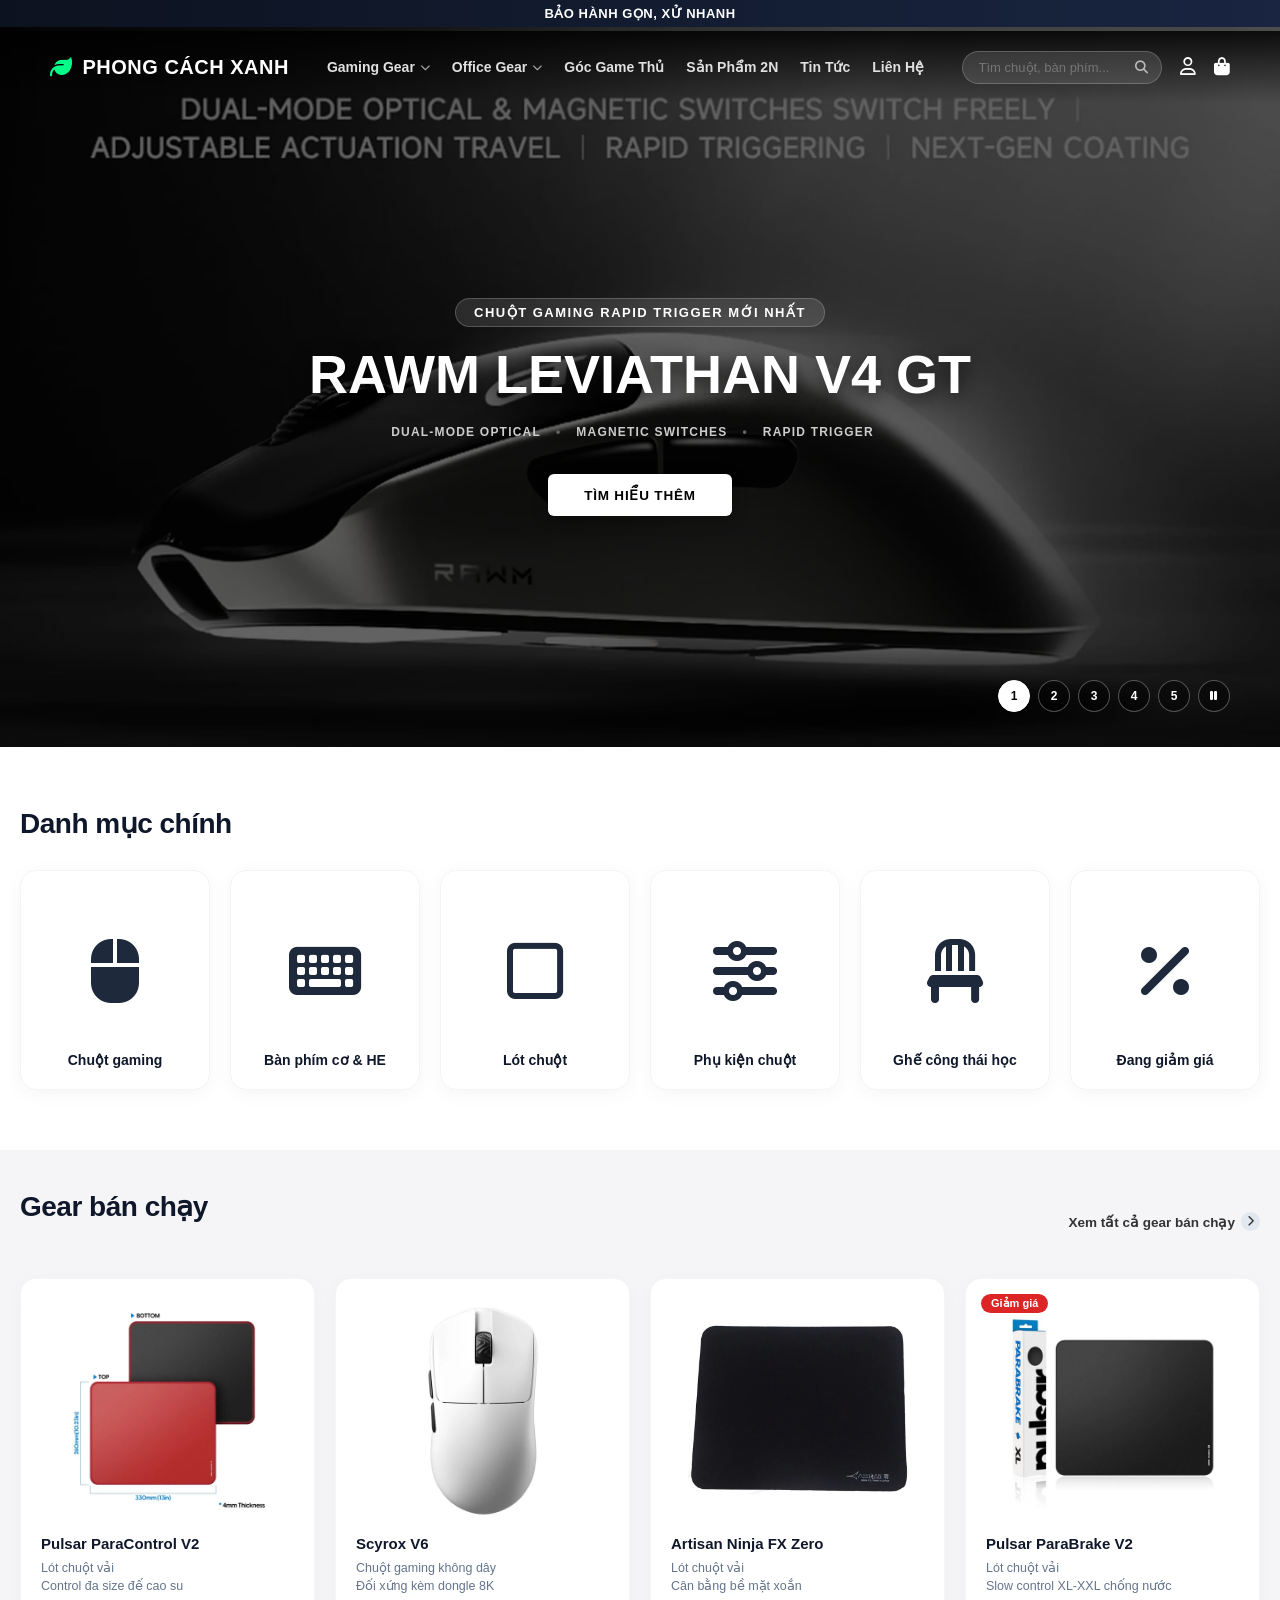
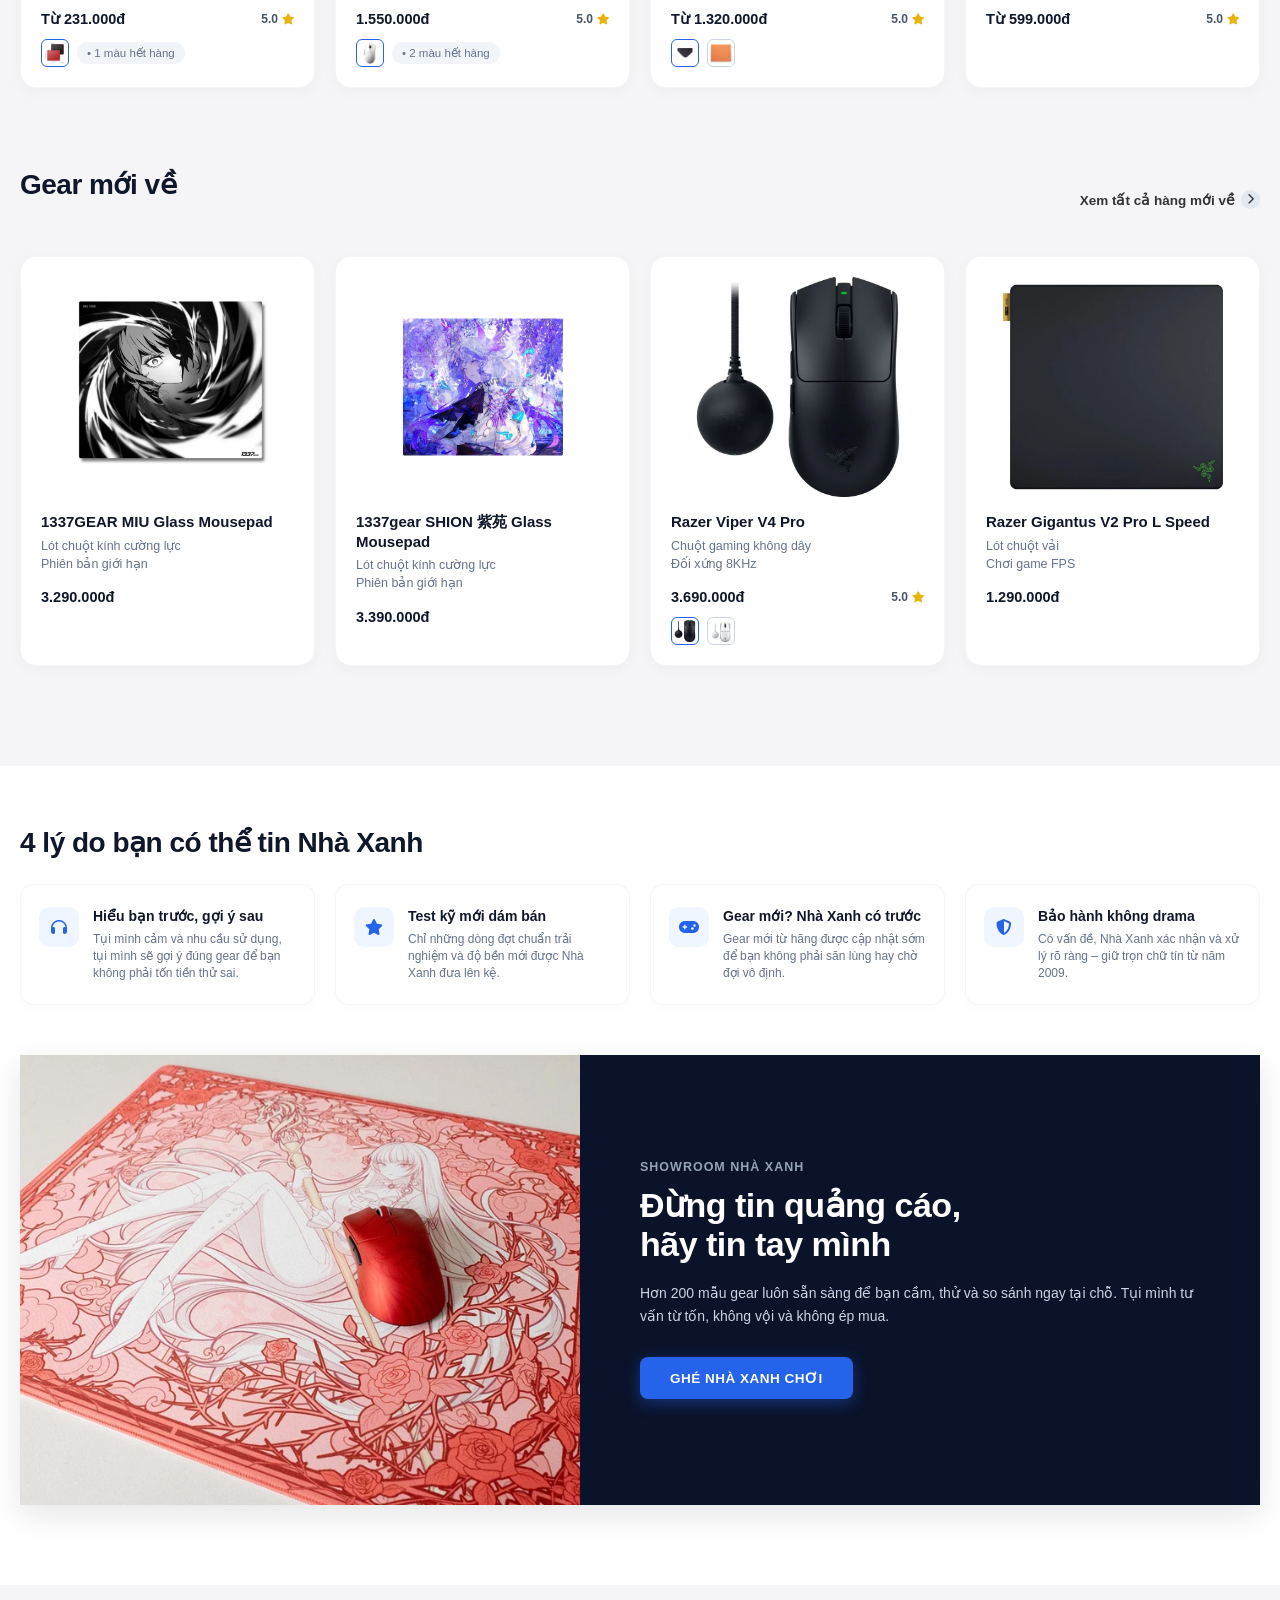
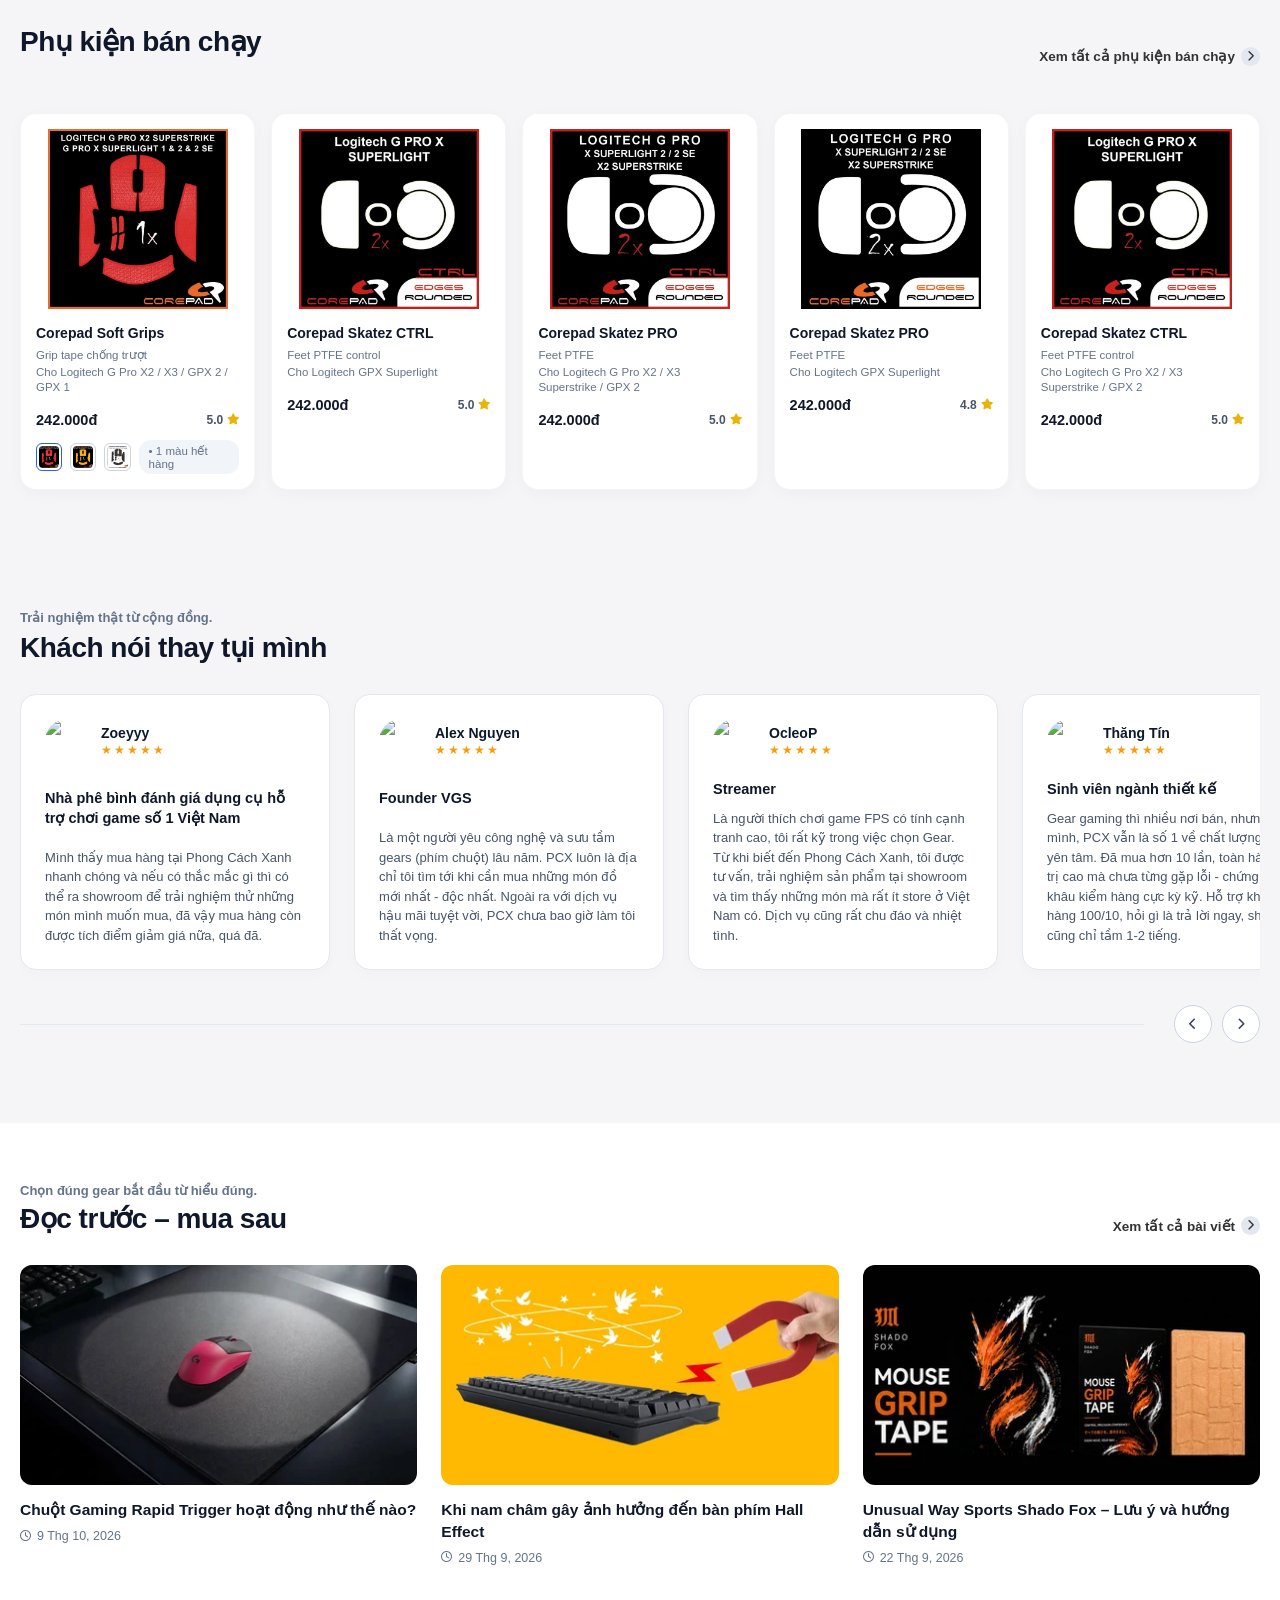
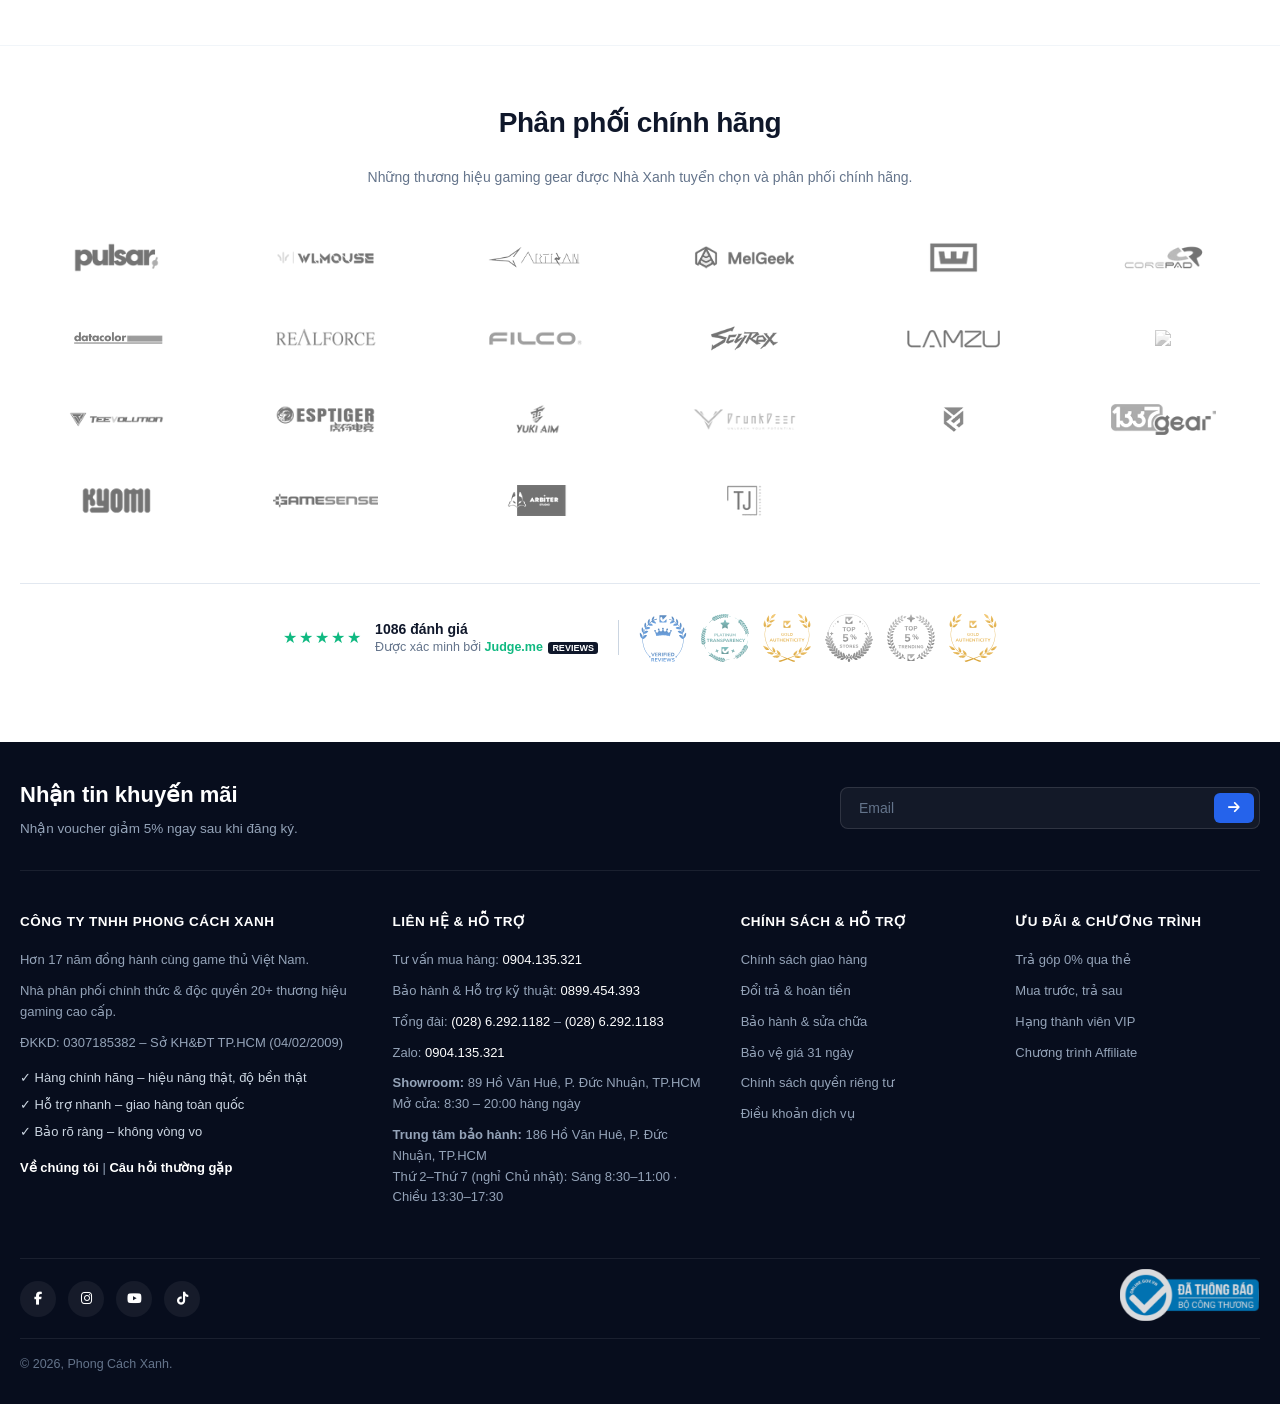
==== commit a31a56eb: "updade cart,login" ====
--- a/index.html
+++ b/index.html
@@ -6,6 +6,7 @@
   <title>Phong Cách Xanh - WorldGear</title>
   <link rel="stylesheet" href="https://cdnjs.cloudflare.com/ajax/libs/font-awesome/6.4.0/css/all.min.css">
   <link rel="stylesheet" href="style.css">
+  <link rel="stylesheet" href="css/auth.css">
 </head>
 <body> 
 
@@ -151,7 +152,7 @@
 
       <li><a href="#">Góc Game Thủ</a></li>
       <li><a href="#">Sản Phẩm 2N</a></li>
-      <li><a href="#">Tích Điểm EXP</a></li>
+      <li><a href="#">Tin Tức</a></li>
       <li><a href="#">Liên Hệ</a></li>
     </ul>
   </nav>
@@ -161,17 +162,18 @@
       <input type="text" placeholder="Tìm chuột, bàn phím...">
       <i class="fa-solid fa-magnifying-glass"></i>
     </div>
-    <div class="header-icon">
+    <div class="header-icon" id="userAccountBtn" title="Tài khoản">
       <i class="fa-regular fa-user"></i>
     </div>
-    <div class="header-icon">
+    <div class="header-icon cart-icon-btn" id="cartIconBtn" title="Xem giỏ hàng">
       <i class="fa-solid fa-bag-shopping"></i>
+      <span class="cart-badge" id="cartBadge" style="display: none;">0</span>
     </div>
   </div>
 </header>
 
   <!-- Hero Section -->
-   <script src="script.js"></script>
+
   <section class="hero">
   <!-- Wrapper chứa các Slide -->
   <div class="slides-container">
@@ -1026,7 +1028,7 @@
         <ul class="footer-links-list">
           <li><a href="#">Trả góp 0% qua thẻ</a></li>
           <li><a href="#">Mua trước, trả sau</a></li>
-          <li><a href="#">Tích điểm EXP & hạng thành viên</a></li>
+          <li><a href="#">Hạng thành viên VIP</a></li>
           <li><a href="#">Chương trình Affiliate</a></li>
         </ul>
       </div>
@@ -1057,5 +1059,9 @@
 </footer>
 
 
+  <!-- Scripts -->
+  <script src="script.js"></script>
+  <script src="js/order-mock.js"></script>
+  <script src="js/auth.js"></script>
 </body>
 </html>
--- a/style.css
+++ b/style.css
@@ -1857,4 +1857,1323 @@
     flex-direction: column;
     align-items: flex-start;
   }
-}+}
+
+/* ============================================================
+   HỆ THỐNG ĐẶT HÀNG & THANH TOÁN GIẢ LẬP (PHONG CÁCH XANH)
+   ============================================================ */
+
+/* Badge số lượng trên icon giỏ hàng */
+.cart-icon-btn {
+  position: relative;
+}
+
+.cart-badge {
+  position: absolute;
+  top: -7px;
+  right: -9px;
+  background: #ef4444;
+  color: #ffffff;
+  font-size: 11px;
+  font-weight: 700;
+  min-width: 18px;
+  height: 18px;
+  border-radius: 10px;
+  padding: 0 4px;
+  display: inline-flex;
+  align-items: center;
+  justify-content: center;
+  border: 2px solid #ffffff;
+  box-shadow: 0 2px 6px rgba(239, 68, 68, 0.4);
+}
+
+.cart-badge.bounce {
+  animation: pcxBadgeBounce 0.35s cubic-bezier(0.175, 0.885, 0.32, 1.275);
+}
+
+@keyframes pcxBadgeBounce {
+  0% { transform: scale(0.6); }
+  60% { transform: scale(1.35); }
+  100% { transform: scale(1); }
+}
+
+/* Toasts thông báo góc phải */
+.pcx-toast-container {
+  position: fixed;
+  bottom: 24px;
+  right: 24px;
+  z-index: 100000;
+  display: flex;
+  flex-direction: column;
+  gap: 10px;
+  max-width: 380px;
+  pointer-events: none;
+}
+
+.pcx-toast {
+  pointer-events: auto;
+  background: #ffffff;
+  color: #1e293b;
+  padding: 14px 18px;
+  border-radius: 10px;
+  box-shadow: 0 10px 25px rgba(0, 0, 0, 0.15), 0 2px 6px rgba(0, 0, 0, 0.08);
+  display: flex;
+  align-items: center;
+  gap: 12px;
+  font-size: 14px;
+  animation: pcxToastIn 0.35s cubic-bezier(0.16, 1, 0.3, 1) forwards;
+  transition: all 0.3s ease;
+  border-left: 4px solid #10b981;
+}
+
+.pcx-toast.hide {
+  opacity: 0;
+  transform: translateX(40px);
+}
+
+.pcx-toast-error { border-left-color: #ef4444; }
+.pcx-toast-error i { color: #ef4444; }
+.pcx-toast-info { border-left-color: #2563eb; }
+.pcx-toast-info i { color: #2563eb; }
+.pcx-toast-warning { border-left-color: #f59e0b; }
+.pcx-toast-warning i { color: #f59e0b; }
+.pcx-toast-success i { color: #10b981; }
+
+.pcx-toast i {
+  font-size: 18px;
+  flex-shrink: 0;
+}
+
+.pcx-toast-content {
+  flex: 1;
+  line-height: 1.4;
+}
+
+.pcx-toast-close {
+  background: none;
+  border: none;
+  font-size: 18px;
+  color: #94a3b8;
+  cursor: pointer;
+  padding: 0 4px;
+}
+
+@keyframes pcxToastIn {
+  from {
+    opacity: 0;
+    transform: translateY(20px) scale(0.95);
+  }
+  to {
+    opacity: 1;
+    transform: translateY(0) scale(1);
+  }
+}
+
+/* Modals chung */
+.pcx-modal {
+  position: fixed;
+  inset: 0;
+  z-index: 99999;
+  display: flex;
+  align-items: center;
+  justify-content: center;
+  opacity: 0;
+  visibility: hidden;
+  transition: opacity 0.3s ease, visibility 0.3s ease;
+}
+
+.pcx-modal.active {
+  opacity: 1;
+  visibility: visible;
+}
+
+.pcx-modal-backdrop {
+  position: absolute;
+  inset: 0;
+  background: rgba(15, 23, 42, 0.65);
+  backdrop-filter: blur(4px);
+}
+
+/* ==================== 1. DRAWER GIỎ HÀNG BÊN PHẢI ==================== */
+.pcx-drawer {
+  justify-content: flex-end;
+}
+
+.pcx-drawer-content {
+  position: relative;
+  width: 100%;
+  max-width: 440px;
+  height: 100vh;
+  background: #ffffff;
+  color: #1e293b;
+  display: flex;
+  flex-direction: column;
+  box-shadow: -8px 0 30px rgba(0, 0, 0, 0.25);
+  transform: translateX(100%);
+  transition: transform 0.35s cubic-bezier(0.16, 1, 0.3, 1);
+  z-index: 2;
+}
+
+.pcx-drawer.active .pcx-drawer-content {
+  transform: translateX(0);
+}
+
+.pcx-drawer-header {
+  padding: 20px 24px;
+  border-bottom: 1px solid #e2e8f0;
+  display: flex;
+  align-items: center;
+  justify-content: space-between;
+  background: #f8fafc;
+}
+
+.pcx-drawer-header h3 {
+  font-size: 18px;
+  font-weight: 700;
+  color: #0f172a;
+  display: flex;
+  align-items: center;
+  gap: 10px;
+}
+
+.pcx-drawer-header h3 i {
+  color: #00aa55;
+}
+
+.pcx-btn-close {
+  background: #f1f5f9;
+  border: none;
+  font-size: 22px;
+  width: 34px;
+  height: 34px;
+  border-radius: 50%;
+  cursor: pointer;
+  color: #64748b;
+  display: flex;
+  align-items: center;
+  justify-content: center;
+  transition: all 0.2s;
+}
+
+.pcx-btn-close:hover {
+  background: #e2e8f0;
+  color: #0f172a;
+}
+
+.pcx-drawer-body {
+  flex: 1;
+  overflow-y: auto;
+  padding: 20px 24px;
+  display: flex;
+  flex-direction: column;
+  gap: 18px;
+}
+
+/* Giỏ hàng trống */
+.pcx-empty-state {
+  text-align: center;
+  padding: 60px 20px;
+  color: #94a3b8;
+}
+
+.pcx-empty-state i {
+  font-size: 56px;
+  color: #cbd5e1;
+  margin-bottom: 16px;
+}
+
+.pcx-empty-state p {
+  font-size: 16px;
+  color: #64748b;
+  margin-bottom: 20px;
+}
+
+/* Danh sách món trong giỏ */
+.pcx-cart-items-list {
+  display: flex;
+  flex-direction: column;
+  gap: 14px;
+}
+
+.pcx-cart-item {
+  display: flex;
+  gap: 14px;
+  padding: 12px;
+  border-radius: 10px;
+  background: #f8fafc;
+  border: 1px solid #e2e8f0;
+  align-items: center;
+}
+
+.pcx-item-thumb {
+  width: 64px;
+  height: 64px;
+  border-radius: 8px;
+  overflow: hidden;
+  background: #ffffff;
+  display: flex;
+  align-items: center;
+  justify-content: center;
+  flex-shrink: 0;
+  border: 1px solid #e2e8f0;
+}
+
+.pcx-item-thumb img {
+  width: 100%;
+  height: 100%;
+  object-fit: contain;
+}
+
+.pcx-item-details {
+  flex: 1;
+  min-width: 0;
+}
+
+.pcx-item-name {
+  font-size: 14px;
+  font-weight: 600;
+  color: #1e293b;
+  white-space: nowrap;
+  overflow: hidden;
+  text-overflow: ellipsis;
+  margin-bottom: 4px;
+}
+
+.pcx-item-price {
+  font-size: 13px;
+  color: #64748b;
+  margin-bottom: 8px;
+}
+
+.pcx-item-actions {
+  display: flex;
+  align-items: center;
+  justify-content: space-between;
+  gap: 8px;
+}
+
+.pcx-qty-box {
+  display: inline-flex;
+  align-items: center;
+  border: 1px solid #cbd5e1;
+  border-radius: 6px;
+  background: #ffffff;
+  overflow: hidden;
+}
+
+.pcx-qty-btn {
+  background: none;
+  border: none;
+  width: 26px;
+  height: 26px;
+  cursor: pointer;
+  font-weight: 700;
+  color: #475569;
+  display: flex;
+  align-items: center;
+  justify-content: center;
+  transition: background 0.2s;
+}
+
+.pcx-qty-btn:hover {
+  background: #f1f5f9;
+  color: #0f172a;
+}
+
+.pcx-qty-val {
+  width: 32px;
+  text-align: center;
+  border: none;
+  font-size: 13px;
+  font-weight: 600;
+  color: #0f172a;
+}
+
+.pcx-item-subtotal {
+  font-size: 13px;
+  font-weight: 700;
+  color: #ef4444;
+}
+
+.pcx-item-remove {
+  background: none;
+  border: none;
+  color: #94a3b8;
+  cursor: pointer;
+  font-size: 14px;
+  padding: 4px;
+  transition: color 0.2s;
+}
+
+.pcx-item-remove:hover {
+  color: #ef4444;
+}
+
+/* Voucher box */
+.pcx-voucher-box {
+  background: #f1f5f9;
+  padding: 14px;
+  border-radius: 10px;
+  border: 1px dashed #cbd5e1;
+}
+
+.pcx-voucher-input-group {
+  display: flex;
+  gap: 8px;
+}
+
+.pcx-voucher-input-group input {
+  flex: 1;
+  padding: 9px 12px;
+  border: 1px solid #cbd5e1;
+  border-radius: 6px;
+  font-size: 13px;
+  outline: none;
+  text-transform: uppercase;
+}
+
+.pcx-voucher-input-group input:focus {
+  border-color: #00aa55;
+}
+
+.pcx-voucher-input-group button {
+  background: #0f172a;
+  color: #ffffff;
+  border: none;
+  padding: 0 16px;
+  border-radius: 6px;
+  font-size: 13px;
+  font-weight: 600;
+  cursor: pointer;
+  transition: background 0.2s;
+}
+
+.pcx-voucher-input-group button:hover {
+  background: #00aa55;
+}
+
+.pcx-applied-voucher-tag {
+  margin-top: 8px;
+  display: inline-flex;
+  align-items: center;
+  gap: 6px;
+  background: #dcfce7;
+  color: #15803d;
+  font-size: 12px;
+  font-weight: 600;
+  padding: 4px 10px;
+  border-radius: 4px;
+}
+
+.pcx-remove-voucher {
+  cursor: pointer;
+  font-size: 14px;
+}
+
+.pcx-voucher-suggestions {
+  margin-top: 10px;
+  font-size: 12px;
+  color: #64748b;
+  display: flex;
+  align-items: center;
+  flex-wrap: wrap;
+  gap: 6px;
+}
+
+.pcx-chip {
+  background: #ffffff;
+  border: 1px solid #cbd5e1;
+  border-radius: 4px;
+  padding: 2px 8px;
+  font-size: 11px;
+  font-weight: 600;
+  color: #2563eb;
+  cursor: pointer;
+}
+
+.pcx-chip:hover {
+  background: #eff6ff;
+  border-color: #2563eb;
+}
+
+/* Footer giỏ hàng */
+.pcx-drawer-footer {
+  padding: 20px 24px;
+  border-top: 1px solid #e2e8f0;
+  background: #ffffff;
+  display: flex;
+  flex-direction: column;
+  gap: 10px;
+}
+
+.pcx-summary-row {
+  display: flex;
+  justify-content: space-between;
+  font-size: 14px;
+  color: #64748b;
+}
+
+.pcx-summary-row strong {
+  color: #1e293b;
+}
+
+.pcx-summary-total {
+  display: flex;
+  justify-content: space-between;
+  font-size: 16px;
+  font-weight: 700;
+  color: #0f172a;
+  padding-top: 8px;
+  border-top: 1px solid #f1f5f9;
+}
+
+.text-danger { color: #dc2626 !important; }
+.text-green { color: #16a34a !important; }
+
+.pcx-btn-checkout {
+  margin-top: 8px;
+  width: 100%;
+  background: linear-gradient(135deg, #00aa55, #00cc66);
+  color: #ffffff;
+  border: none;
+  padding: 14px 20px;
+  font-size: 15px;
+  font-weight: 700;
+  border-radius: 8px;
+  cursor: pointer;
+  display: flex;
+  align-items: center;
+  justify-content: center;
+  gap: 8px;
+  box-shadow: 0 4px 15px rgba(0, 170, 85, 0.35);
+  transition: all 0.25s;
+}
+
+.pcx-btn-checkout:hover {
+  background: linear-gradient(135deg, #008844, #00aa55);
+  transform: translateY(-2px);
+  box-shadow: 0 6px 20px rgba(0, 170, 85, 0.45);
+}
+
+.pcx-btn-accent {
+  background: #2563eb;
+  color: #ffffff;
+  border: none;
+  padding: 10px 20px;
+  font-size: 14px;
+  font-weight: 600;
+  border-radius: 6px;
+  cursor: pointer;
+}
+
+.pcx-btn-accent:hover {
+  background: #1d4ed8;
+}
+
+/* ==================== 2. MODAL CHECKOUT & THANH TOÁN ==================== */
+.pcx-modal-dialog {
+  position: relative;
+  background: #ffffff;
+  color: #1e293b;
+  border-radius: 14px;
+  max-width: 900px;
+  width: 92%;
+  max-height: 90vh;
+  display: flex;
+  flex-direction: column;
+  box-shadow: 0 20px 45px rgba(0, 0, 0, 0.3);
+  z-index: 2;
+  overflow: hidden;
+  animation: pcxModalPop 0.3s cubic-bezier(0.16, 1, 0.3, 1);
+}
+
+@keyframes pcxModalPop {
+  from {
+    opacity: 0;
+    transform: scale(0.92);
+  }
+  to {
+    opacity: 1;
+    transform: scale(1);
+  }
+}
+
+.pcx-dialog-header {
+  padding: 18px 24px;
+  border-bottom: 1px solid #e2e8f0;
+  display: flex;
+  align-items: center;
+  justify-content: space-between;
+  background: #f8fafc;
+}
+
+.pcx-dialog-header h3 {
+  font-size: 18px;
+  font-weight: 700;
+  color: #0f172a;
+  display: flex;
+  align-items: center;
+  gap: 10px;
+}
+
+.pcx-dialog-body {
+  padding: 24px;
+  overflow-y: auto;
+  flex: 1;
+}
+
+.pcx-checkout-grid {
+  display: grid;
+  grid-template-columns: 1.15fr 0.85fr;
+  gap: 28px;
+}
+
+.pcx-col-title {
+  font-size: 15px;
+  font-weight: 700;
+  color: #0f172a;
+  margin-bottom: 16px;
+  display: flex;
+  align-items: center;
+  gap: 8px;
+}
+
+.pcx-col-title i {
+  color: #00aa55;
+}
+
+.pcx-form-group {
+  margin-bottom: 14px;
+}
+
+.pcx-form-group label {
+  display: block;
+  font-size: 13px;
+  font-weight: 600;
+  color: #334155;
+  margin-bottom: 6px;
+}
+
+.pcx-form-group label .req {
+  color: #ef4444;
+}
+
+.pcx-form-group input,
+.pcx-form-group textarea {
+  width: 100%;
+  padding: 10px 12px;
+  border: 1px solid #cbd5e1;
+  border-radius: 6px;
+  font-size: 13.5px;
+  color: #0f172a;
+  outline: none;
+  transition: border-color 0.2s;
+}
+
+.pcx-form-group input:focus,
+.pcx-form-group textarea:focus {
+  border-color: #2563eb;
+  box-shadow: 0 0 0 3px rgba(37, 99, 235, 0.12);
+}
+
+.pcx-form-row {
+  display: grid;
+  grid-template-columns: 1fr 1fr;
+  gap: 12px;
+}
+
+/* Các phương thức thanh toán */
+.pcx-payment-methods {
+  display: flex;
+  flex-direction: column;
+  gap: 10px;
+  margin-bottom: 16px;
+}
+
+.pcx-payment-option {
+  cursor: pointer;
+  display: block;
+}
+
+.pcx-payment-option input {
+  display: none;
+}
+
+.pcx-option-card {
+  display: flex;
+  align-items: center;
+  gap: 12px;
+  padding: 12px 14px;
+  border-radius: 8px;
+  border: 1.5px solid #e2e8f0;
+  background: #f8fafc;
+  transition: all 0.2s;
+}
+
+.pcx-payment-option input:checked + .pcx-option-card {
+  border-color: #00aa55;
+  background: #f0fdf4;
+}
+
+.pcx-opt-icon {
+  font-size: 20px;
+  color: #475569;
+  width: 28px;
+  text-align: center;
+}
+
+.pcx-payment-option input:checked + .pcx-option-card .pcx-opt-icon {
+  color: #00aa55;
+}
+
+.pcx-opt-info {
+  display: flex;
+  flex-direction: column;
+}
+
+.pcx-opt-info strong {
+  font-size: 13.5px;
+  color: #0f172a;
+}
+
+.pcx-opt-info span {
+  font-size: 12px;
+  color: #64748b;
+}
+
+/* Khu vực QR giả lập */
+.pcx-mock-payment-box {
+  background: #f8fafc;
+  border: 1px solid #e2e8f0;
+  border-radius: 10px;
+  padding: 16px;
+  margin-bottom: 18px;
+}
+
+.pcx-qr-wrapper {
+  display: flex;
+  align-items: center;
+  gap: 16px;
+}
+
+.pcx-qr-wrapper img {
+  width: 140px;
+  height: 140px;
+  border-radius: 8px;
+  border: 1px solid #cbd5e1;
+  background: #ffffff;
+  padding: 4px;
+}
+
+.pcx-qr-details p {
+  font-size: 13px;
+  color: #334155;
+  margin-bottom: 6px;
+}
+
+.pcx-qr-timer {
+  margin-top: 10px;
+  font-size: 12.5px;
+  color: #d97706;
+  font-weight: 600;
+  display: flex;
+  align-items: center;
+  gap: 6px;
+}
+
+.pcx-btn-confirm-qr {
+  margin-top: 14px;
+  width: 100%;
+  background: #10b981;
+  color: #ffffff;
+  border: none;
+  padding: 10px;
+  border-radius: 6px;
+  font-size: 13px;
+  font-weight: 600;
+  cursor: pointer;
+  transition: background 0.2s;
+}
+
+.pcx-btn-confirm-qr:hover {
+  background: #059669;
+}
+
+/* Thẻ Visa test */
+.pcx-card-test-notice {
+  display: flex;
+  justify-content: space-between;
+  align-items: center;
+  margin-bottom: 12px;
+  font-size: 12px;
+  color: #64748b;
+}
+
+.pcx-cod-box {
+  font-size: 13px;
+  line-height: 1.5;
+  color: #475569;
+}
+
+.pcx-cod-box i {
+  color: #2563eb;
+  margin-right: 6px;
+}
+
+/* Tóm tắt ở checkout */
+.pcx-checkout-summary {
+  background: #f1f5f9;
+  padding: 16px;
+  border-radius: 10px;
+}
+
+.pcx-checkout-summary h5 {
+  font-size: 14px;
+  font-weight: 700;
+  margin-bottom: 12px;
+  color: #0f172a;
+}
+
+.pcx-checkout-mini-list {
+  display: flex;
+  flex-direction: column;
+  gap: 8px;
+  max-height: 140px;
+  overflow-y: auto;
+  margin-bottom: 12px;
+  padding-bottom: 8px;
+  border-bottom: 1px solid #cbd5e1;
+}
+
+.pcx-checkout-mini-item {
+  display: flex;
+  align-items: center;
+  gap: 10px;
+}
+
+.pcx-mini-thumb {
+  position: relative;
+  width: 36px;
+  height: 36px;
+  background: #ffffff;
+  border-radius: 6px;
+  border: 1px solid #e2e8f0;
+  flex-shrink: 0;
+}
+
+.pcx-mini-thumb img {
+  width: 100%;
+  height: 100%;
+  object-fit: contain;
+}
+
+.pcx-mini-qty {
+  position: absolute;
+  top: -5px;
+  right: -5px;
+  background: #64748b;
+  color: #ffffff;
+  font-size: 10px;
+  font-weight: 700;
+  border-radius: 10px;
+  width: 16px;
+  height: 16px;
+  display: flex;
+  align-items: center;
+  justify-content: center;
+}
+
+.pcx-mini-info {
+  flex: 1;
+  display: flex;
+  justify-content: space-between;
+  font-size: 12.5px;
+}
+
+.pcx-mini-name {
+  max-width: 160px;
+  white-space: nowrap;
+  overflow: hidden;
+  text-overflow: ellipsis;
+  color: #334155;
+}
+
+.pcx-mini-price {
+  font-weight: 600;
+  color: #0f172a;
+}
+
+.pcx-dialog-footer {
+  padding: 16px 24px;
+  border-top: 1px solid #e2e8f0;
+  display: flex;
+  justify-content: space-between;
+  align-items: center;
+  background: #f8fafc;
+}
+
+.pcx-btn-back {
+  background: none;
+  border: none;
+  font-size: 14px;
+  font-weight: 600;
+  color: #64748b;
+  cursor: pointer;
+  display: flex;
+  align-items: center;
+  gap: 8px;
+}
+
+.pcx-btn-back:hover {
+  color: #0f172a;
+}
+
+.pcx-btn-submit {
+  background: linear-gradient(135deg, #00aa55, #00cc66);
+  color: #ffffff;
+  border: none;
+  padding: 12px 24px;
+  font-size: 15px;
+  font-weight: 700;
+  border-radius: 8px;
+  cursor: pointer;
+  display: flex;
+  align-items: center;
+  gap: 8px;
+  box-shadow: 0 4px 15px rgba(0, 170, 85, 0.3);
+  transition: all 0.2s;
+}
+
+.pcx-btn-submit:hover {
+  background: linear-gradient(135deg, #008844, #00aa55);
+  transform: translateY(-2px);
+}
+
+.pcx-btn-submit:disabled {
+  opacity: 0.65;
+  cursor: not-allowed;
+  transform: none;
+}
+
+/* ==================== 3. MODAL THÀNH CÔNG & HOÁ ĐƠN ==================== */
+.pcx-dialog-invoice {
+  max-width: 620px;
+  padding: 0;
+}
+
+.pcx-invoice-top {
+  background: linear-gradient(135deg, #064e3b, #047857);
+  color: #ffffff;
+  text-align: center;
+  padding: 30px 20px 24px;
+}
+
+.pcx-success-check-icon i {
+  font-size: 52px;
+  color: #34d399;
+  margin-bottom: 12px;
+  animation: pcxCheckPop 0.5s cubic-bezier(0.175, 0.885, 0.32, 1.275);
+}
+
+@keyframes pcxCheckPop {
+  0% { transform: scale(0); opacity: 0; }
+  60% { transform: scale(1.2); }
+  100% { transform: scale(1); opacity: 1; }
+}
+
+.pcx-invoice-top h2 {
+  font-size: 22px;
+  font-weight: 800;
+  letter-spacing: 0.5px;
+}
+
+.pcx-success-sub {
+  font-size: 13.5px;
+  opacity: 0.9;
+  margin-top: 4px;
+}
+
+
+
+.pcx-printable-invoice {
+  padding: 24px 28px;
+  background: #ffffff;
+  color: #1e293b;
+}
+
+.pcx-inv-header {
+  display: flex;
+  justify-content: space-between;
+  align-items: flex-start;
+  border-bottom: 1px dashed #cbd5e1;
+  padding-bottom: 14px;
+  margin-bottom: 14px;
+}
+
+.pcx-inv-brand h4 {
+  font-size: 16px;
+  font-weight: 800;
+  color: #0f172a;
+  letter-spacing: 0.5px;
+}
+
+.pcx-inv-brand p {
+  font-size: 13px;
+  color: #64748b;
+  margin-top: 3px;
+}
+
+.pcx-inv-badge-paid {
+  background: #dcfce7;
+  color: #166534;
+  font-size: 12px;
+  font-weight: 700;
+  padding: 4px 10px;
+  border-radius: 4px;
+  text-transform: uppercase;
+}
+
+.pcx-inv-customer-info {
+  background: #f8fafc;
+  padding: 12px 16px;
+  border-radius: 8px;
+  font-size: 13px;
+  color: #334155;
+  display: flex;
+  flex-direction: column;
+  gap: 5px;
+  margin-bottom: 16px;
+}
+
+.pcx-inv-items-table {
+  border-top: 1px solid #e2e8f0;
+  border-bottom: 1px solid #e2e8f0;
+  padding: 10px 0;
+  margin-bottom: 14px;
+}
+
+.pcx-inv-table-head {
+  display: flex;
+  justify-content: space-between;
+  font-size: 12px;
+  font-weight: 700;
+  text-transform: uppercase;
+  color: #94a3b8;
+  margin-bottom: 8px;
+}
+
+.pcx-invoice-row {
+  display: flex;
+  justify-content: space-between;
+  font-size: 13.5px;
+  padding: 6px 0;
+  color: #334155;
+}
+
+.pcx-invoice-row small {
+  color: #94a3b8;
+  margin-left: 4px;
+}
+
+.pcx-inv-col-price {
+  font-weight: 600;
+  color: #0f172a;
+}
+
+.pcx-inv-total-row {
+  display: flex;
+  justify-content: space-between;
+  font-size: 17px;
+  font-weight: 800;
+  padding: 10px 0;
+}
+
+/* Thanh theo dõi vận chuyển giả lập */
+.pcx-order-tracker {
+  margin-top: 16px;
+  padding: 16px 10px 4px;
+  border-top: 1px dashed #cbd5e1;
+  display: flex;
+  align-items: center;
+  justify-content: space-between;
+}
+
+.pcx-track-step {
+  display: flex;
+  flex-direction: column;
+  align-items: center;
+  gap: 6px;
+  font-size: 11.5px;
+  color: #94a3b8;
+  font-weight: 600;
+}
+
+.pcx-track-step.active {
+  color: #00aa55;
+}
+
+.pcx-step-dot {
+  width: 32px;
+  height: 32px;
+  border-radius: 50%;
+  background: #f1f5f9;
+  color: #94a3b8;
+  display: flex;
+  align-items: center;
+  justify-content: center;
+  font-size: 13px;
+  border: 2px solid #e2e8f0;
+}
+
+.pcx-track-step.active .pcx-step-dot {
+  background: #00aa55;
+  color: #ffffff;
+  border-color: #00aa55;
+}
+
+.pcx-track-line {
+  flex: 1;
+  height: 3px;
+  background: #e2e8f0;
+  margin: 0 6px 20px;
+}
+
+.pcx-track-line.active {
+  background: #00aa55;
+}
+
+.pcx-invoice-actions {
+  padding: 16px 28px 24px;
+  display: flex;
+  gap: 10px;
+  justify-content: flex-end;
+  background: #f8fafc;
+  border-top: 1px solid #e2e8f0;
+}
+
+.pcx-btn-print {
+  background: #ffffff;
+  border: 1px solid #cbd5e1;
+  color: #334155;
+  padding: 10px 16px;
+  font-size: 13.5px;
+  font-weight: 600;
+  border-radius: 6px;
+  cursor: pointer;
+  display: flex;
+  align-items: center;
+  gap: 6px;
+}
+
+.pcx-btn-print:hover {
+  background: #f1f5f9;
+  color: #0f172a;
+}
+
+.pcx-btn-history {
+  background: #ffffff;
+  border: 1px solid #2563eb;
+  color: #2563eb;
+  padding: 10px 16px;
+  font-size: 13.5px;
+  font-weight: 600;
+  border-radius: 6px;
+  cursor: pointer;
+  display: flex;
+  align-items: center;
+  gap: 6px;
+}
+
+.pcx-btn-history:hover {
+  background: #eff6ff;
+}
+
+/* ==================== 4. MODAL LỊCH SỬ ĐƠN HÀNG ==================== */
+.pcx-dialog-history {
+  max-width: 650px;
+}
+
+.pcx-history-user-card {
+  background: linear-gradient(135deg, #1e293b, #0f172a);
+  color: #ffffff;
+  padding: 18px 20px;
+  border-radius: 10px;
+  display: flex;
+  align-items: center;
+  gap: 16px;
+  margin-bottom: 20px;
+}
+
+.pcx-user-avatar {
+  width: 48px;
+  height: 48px;
+  border-radius: 50%;
+  background: rgba(255, 255, 255, 0.15);
+  display: flex;
+  align-items: center;
+  justify-content: center;
+  font-size: 22px;
+  color: #00ff88;
+}
+
+.pcx-user-meta {
+  flex: 1;
+}
+
+.pcx-user-meta h4 {
+  font-size: 16px;
+  font-weight: 700;
+}
+
+.pcx-user-meta p {
+  font-size: 13px;
+  opacity: 0.85;
+}
+
+.pcx-btn-clear-history {
+  background: rgba(239, 68, 68, 0.2);
+  border: 1px solid rgba(239, 68, 68, 0.4);
+  color: #fca5a5;
+  padding: 6px 12px;
+  border-radius: 6px;
+  font-size: 12px;
+  cursor: pointer;
+  transition: all 0.2s;
+}
+
+.pcx-btn-clear-history:hover {
+  background: #ef4444;
+  color: #ffffff;
+}
+
+.pcx-order-history-list {
+  display: flex;
+  flex-direction: column;
+  gap: 14px;
+}
+
+.pcx-history-card {
+  border: 1px solid #e2e8f0;
+  border-radius: 10px;
+  padding: 16px;
+  background: #f8fafc;
+}
+
+.pcx-hist-head {
+  display: flex;
+  justify-content: space-between;
+  align-items: center;
+  margin-bottom: 6px;
+}
+
+.pcx-hist-id {
+  font-weight: 700;
+  color: #00aa55;
+  font-size: 14px;
+}
+
+.pcx-hist-status {
+  font-size: 12px;
+  font-weight: 700;
+  padding: 3px 8px;
+  border-radius: 4px;
+}
+
+.pcx-status-confirmed {
+  background: #dcfce7;
+  color: #166534;
+}
+
+.pcx-hist-time {
+  font-size: 12px;
+  color: #64748b;
+  margin-bottom: 10px;
+}
+
+.pcx-hist-items {
+  font-size: 13px;
+  color: #334155;
+  line-height: 1.5;
+  padding: 8px 10px;
+  background: #ffffff;
+  border-radius: 6px;
+  border: 1px solid #e2e8f0;
+  margin-bottom: 10px;
+}
+
+.pcx-hist-foot {
+  display: flex;
+  justify-content: space-between;
+  align-items: center;
+  font-size: 13px;
+}
+
+.pcx-hist-method {
+  color: #64748b;
+}
+
+.pcx-hist-total {
+  font-size: 15px;
+  font-weight: 700;
+  color: #dc2626;
+}
+
+.pcx-history-empty {
+  text-align: center;
+  padding: 40px 20px;
+  color: #94a3b8;
+}
+
+.pcx-history-empty i {
+  font-size: 48px;
+  margin-bottom: 12px;
+  color: #cbd5e1;
+}
+
+/* Confetti canvas */
+.pcx-confetti-canvas {
+  position: fixed;
+  inset: 0;
+  pointer-events: none;
+  z-index: 1000000;
+}
+
+/* Responsive */
+@media (max-width: 768px) {
+  .pcx-checkout-grid {
+    grid-template-columns: 1fr;
+  }
+
+  .pcx-drawer-content {
+    max-width: 100%;
+  }
+
+  .pcx-form-row {
+    grid-template-columns: 1fr;
+  }
+
+  .pcx-qr-wrapper {
+    flex-direction: column;
+    text-align: center;
+  }
+}
+
+/* In ấn hoá đơn (Print styles) */
+@media print {
+  body * {
+    visibility: hidden;
+  }
+  #pcxPrintableInvoice, #pcxPrintableInvoice * {
+    visibility: visible;
+  }
+  #pcxPrintableInvoice {
+    position: absolute;
+    left: 0;
+    top: 0;
+    width: 100%;
+    margin: 0;
+    padding: 20px;
+    box-shadow: none;
+    border: none;
+  }
+}
--- a/css/auth.css
+++ b/css/auth.css
@@ -0,0 +1,492 @@
+/* ============================================================
+   AUTH CSS - ĐĂNG NHẬP, ĐĂNG KÝ & USER DROPDOWN (TÔNG SÁNG)
+   File: css/auth.css
+   ============================================================ */
+
+/* Reset & Nền tổng thể trang Auth (Tông sáng hiện đại) */
+.auth-page-body {
+  margin: 0;
+  padding: 0;
+  min-height: 100vh;
+  font-family: 'Segoe UI', -apple-system, BlinkMacSystemFont, Roboto, sans-serif;
+  background: radial-gradient(circle at 10% 20%, rgba(240, 253, 244, 0.8) 0%, #f1f5f9 60%, rgba(238, 242, 255, 0.8) 100%);
+  color: #0f172a;
+  display: flex;
+  flex-direction: column;
+}
+
+/* Header trang đăng nhập */
+.auth-header {
+  padding: 18px 50px;
+  display: flex;
+  justify-content: space-between;
+  align-items: center;
+  background: #ffffff;
+  border-bottom: 1px solid #e2e8f0;
+  box-shadow: 0 1px 3px rgba(0, 0, 0, 0.03);
+}
+
+.auth-header .logo {
+  display: flex;
+  align-items: center;
+  gap: 10px;
+  font-weight: 800;
+  font-size: 20px;
+  text-transform: uppercase;
+  color: #0f172a;
+  text-decoration: none;
+}
+
+.auth-header .logo i {
+  color: #00aa55;
+  font-size: 24px;
+}
+
+.auth-back-link {
+  color: #475569;
+  text-decoration: none;
+  font-size: 14px;
+  font-weight: 600;
+  display: flex;
+  align-items: center;
+  gap: 8px;
+  padding: 8px 14px;
+  border-radius: 8px;
+  transition: all 0.2s ease;
+}
+
+.auth-back-link:hover {
+  color: #00aa55;
+  background: #f0fdf4;
+}
+
+/* Khung chứa trung tâm */
+.auth-container {
+  flex: 1;
+  display: flex;
+  align-items: center;
+  justify-content: center;
+  padding: 40px 20px;
+}
+
+.auth-card {
+  width: 100%;
+  max-width: 460px;
+  background: #ffffff;
+  border: 1px solid #e2e8f0;
+  border-radius: 16px;
+  box-shadow: 0 16px 40px rgba(15, 23, 42, 0.08), 0 2px 6px rgba(15, 23, 42, 0.04);
+  overflow: hidden;
+}
+
+/* Thanh chuyển tab Đăng nhập / Đăng ký */
+.auth-tabs {
+  display: flex;
+  border-bottom: 1px solid #e2e8f0;
+  background: #f8fafc;
+}
+
+.auth-tab-btn {
+  flex: 1;
+  padding: 16px 20px;
+  background: none;
+  border: none;
+  color: #64748b;
+  font-size: 15px;
+  font-weight: 700;
+  cursor: pointer;
+  transition: all 0.2s ease;
+  position: relative;
+}
+
+.auth-tab-btn:hover {
+  color: #0f172a;
+  background: rgba(0, 0, 0, 0.02);
+}
+
+.auth-tab-btn.active {
+  color: #00aa55;
+  background: #ffffff;
+}
+
+.auth-tab-btn.active::after {
+  content: '';
+  position: absolute;
+  bottom: -1px;
+  left: 0;
+  width: 100%;
+  height: 3px;
+  background: #00aa55;
+}
+
+/* Vùng nội dung form */
+.auth-card-body {
+  padding: 32px 36px 36px;
+}
+
+.auth-form-title {
+  font-size: 22px;
+  font-weight: 800;
+  color: #0f172a;
+  margin-bottom: 8px;
+}
+
+.auth-form-sub {
+  font-size: 13.5px;
+  color: #64748b;
+  margin-bottom: 24px;
+  line-height: 1.45;
+}
+
+/* Alert thông báo lỗi / thành công */
+.auth-alert {
+  padding: 12px 16px;
+  border-radius: 8px;
+  font-size: 13.5px;
+  display: none;
+  align-items: center;
+  gap: 10px;
+  margin-bottom: 20px;
+  line-height: 1.4;
+}
+
+.auth-alert-error {
+  background: #fef2f2;
+  border: 1px solid #fecaca;
+  color: #b91c1c;
+}
+
+.auth-alert-success {
+  background: #f0fdf4;
+  border: 1px solid #bbf7d0;
+  color: #15803d;
+}
+
+/* Các trường input */
+.auth-form-group {
+  margin-bottom: 18px;
+}
+
+.auth-form-group label {
+  display: block;
+  font-size: 13px;
+  font-weight: 600;
+  color: #334155;
+  margin-bottom: 8px;
+}
+
+.auth-input-wrapper {
+  position: relative;
+  display: flex;
+  align-items: center;
+}
+
+.auth-input-wrapper i.input-icon {
+  position: absolute;
+  left: 14px;
+  color: #94a3b8;
+  font-size: 15px;
+  pointer-events: none;
+}
+
+.auth-input-wrapper input {
+  width: 100%;
+  padding: 12px 14px 12px 42px;
+  background: #f8fafc;
+  border: 1.5px solid #e2e8f0;
+  border-radius: 8px;
+  color: #0f172a;
+  font-size: 14px;
+  outline: none;
+  transition: all 0.2s ease;
+  box-sizing: border-box;
+}
+
+.auth-input-wrapper input:focus {
+  background: #ffffff;
+  border-color: #00aa55;
+  box-shadow: 0 0 0 3.5px rgba(0, 170, 85, 0.15);
+}
+
+.auth-input-wrapper .toggle-pwd {
+  position: absolute;
+  right: 14px;
+  color: #94a3b8;
+  cursor: pointer;
+  font-size: 14px;
+  transition: color 0.2s;
+}
+
+.auth-input-wrapper .toggle-pwd:hover {
+  color: #0f172a;
+}
+
+/* Hàng tuỳ chọn ghi nhớ / quên mật khẩu */
+.auth-options-row {
+  display: flex;
+  justify-content: space-between;
+  align-items: center;
+  font-size: 13px;
+  color: #475569;
+  margin-bottom: 24px;
+}
+
+.auth-remember {
+  display: flex;
+  align-items: center;
+  gap: 8px;
+  cursor: pointer;
+}
+
+.auth-remember input {
+  accent-color: #00aa55;
+  cursor: pointer;
+  width: 15px;
+  height: 15px;
+}
+
+.auth-forgot-link {
+  color: #00aa55;
+  text-decoration: none;
+  font-weight: 600;
+}
+
+.auth-forgot-link:hover {
+  text-decoration: underline;
+}
+
+/* Nút Submit chính */
+.auth-btn-submit {
+  width: 100%;
+  background: linear-gradient(135deg, #00aa55, #00cc66);
+  color: #ffffff;
+  border: none;
+  padding: 13px 20px;
+  font-size: 15px;
+  font-weight: 700;
+  border-radius: 8px;
+  cursor: pointer;
+  display: flex;
+  align-items: center;
+  justify-content: center;
+  gap: 8px;
+  box-shadow: 0 4px 15px rgba(0, 170, 85, 0.3);
+  transition: all 0.25s ease;
+}
+
+.auth-btn-submit:hover {
+  background: linear-gradient(135deg, #00994d, #00b359);
+  transform: translateY(-2px);
+  box-shadow: 0 6px 20px rgba(0, 170, 85, 0.4);
+}
+
+.auth-btn-submit:active {
+  transform: translateY(0);
+}
+
+/* Hộp ghi chú tài khoản mẫu */
+.auth-demo-hint {
+  margin-top: 24px;
+  padding: 14px 16px;
+  background: #f8fafc;
+  border: 1px dashed #cbd5e1;
+  border-radius: 8px;
+  font-size: 12.5px;
+  color: #475569;
+  line-height: 1.6;
+}
+
+.auth-demo-hint strong {
+  color: #0f172a;
+}
+
+.auth-demo-hint code {
+  background: #e2e8f0;
+  padding: 2px 6px;
+  border-radius: 4px;
+  color: #0f172a;
+  font-weight: 600;
+  font-family: monospace;
+}
+
+/* Footer trang Auth */
+.auth-footer {
+  text-align: center;
+  padding: 20px;
+  font-size: 13px;
+  color: #64748b;
+  background: #ffffff;
+  border-top: 1px solid #e2e8f0;
+}
+
+/* ============================================================
+   USER DROPDOWN MENU KHI ĐÃ ĐĂNG NHẬP (TRÊN HEADER CHÍNH)
+   ============================================================ */
+
+.user-logged-in {
+  display: flex !important;
+  align-items: center;
+  gap: 6px;
+}
+
+.text-accent-user {
+  color: #00aa55 !important;
+}
+
+.user-header-name {
+  font-size: 13px;
+  font-weight: 700;
+  max-width: 90px;
+  white-space: nowrap;
+  overflow: hidden;
+  text-overflow: ellipsis;
+  color: inherit;
+}
+
+.admin-badge-mini {
+  background: #ef4444;
+  color: #ffffff;
+  font-size: 10px;
+  font-weight: 800;
+  padding: 1px 5px;
+  border-radius: 4px;
+  letter-spacing: 0.5px;
+}
+
+/* Dropdown Menu người dùng phong cách sáng sủa, thanh lịch */
+.pcx-user-dropdown {
+  position: absolute;
+  z-index: 100000;
+  width: 270px;
+  background: #ffffff;
+  color: #0f172a;
+  border: 1px solid #e2e8f0;
+  border-radius: 12px;
+  box-shadow: 0 16px 36px rgba(15, 23, 42, 0.12), 0 4px 10px rgba(15, 23, 42, 0.05);
+  opacity: 0;
+  visibility: hidden;
+  transform: translateY(8px);
+  transition: all 0.25s ease;
+  overflow: hidden;
+}
+
+.pcx-user-dropdown.active {
+  opacity: 1;
+  visibility: visible;
+  transform: translateY(0);
+}
+
+.pcx-user-dd-header {
+  padding: 16px;
+  background: #f8fafc;
+  display: flex;
+  align-items: center;
+  gap: 12px;
+  border-bottom: 1px solid #e2e8f0;
+}
+
+.pcx-user-dd-avatar {
+  width: 42px;
+  height: 42px;
+  border-radius: 50%;
+  background: #dcfce7;
+  color: #16a34a;
+  display: flex;
+  align-items: center;
+  justify-content: center;
+  font-size: 18px;
+  flex-shrink: 0;
+}
+
+.pcx-user-dd-info {
+  display: flex;
+  flex-direction: column;
+  overflow: hidden;
+}
+
+.pcx-user-dd-info strong {
+  font-size: 14px;
+  white-space: nowrap;
+  overflow: hidden;
+  text-overflow: ellipsis;
+  color: #0f172a;
+}
+
+.pcx-user-dd-info span {
+  font-size: 12px;
+  color: #64748b;
+  white-space: nowrap;
+  overflow: hidden;
+  text-overflow: ellipsis;
+}
+
+.pcx-role-tag {
+  display: inline-block;
+  font-size: 10.5px;
+  font-weight: 700;
+  padding: 2px 6px;
+  border-radius: 4px;
+  margin-top: 4px;
+  width: fit-content;
+}
+
+.tag-admin {
+  background: #fee2e2;
+  color: #dc2626;
+  border: 1px solid #fca5a5;
+}
+
+.tag-user {
+  background: #dcfce7;
+  color: #15803d;
+  border: 1px solid #86efac;
+}
+
+.pcx-user-dd-body {
+  padding: 8px 0;
+}
+
+.pcx-dd-item {
+  width: 100%;
+  padding: 10px 16px;
+  background: none;
+  border: none;
+  color: #334155;
+  font-size: 13.5px;
+  font-weight: 600;
+  text-align: left;
+  display: flex;
+  align-items: center;
+  gap: 10px;
+  cursor: pointer;
+  text-decoration: none;
+  transition: background 0.2s, color 0.2s;
+  box-sizing: border-box;
+}
+
+.pcx-dd-item:hover {
+  background: #f1f5f9;
+  color: #0f172a;
+}
+
+.pcx-dd-admin-link {
+  color: #00aa55 !important;
+  font-weight: 700;
+  background: #f0fdf4;
+}
+
+.pcx-dd-admin-link:hover {
+  background: #dcfce7;
+}
+
+.pcx-dd-logout {
+  color: #dc2626;
+  border-top: 1px solid #e2e8f0;
+  margin-top: 4px;
+  padding-top: 12px;
+}
+
+.pcx-dd-logout:hover {
+  background: #fef2f2;
+  color: #b91c1c;
+}
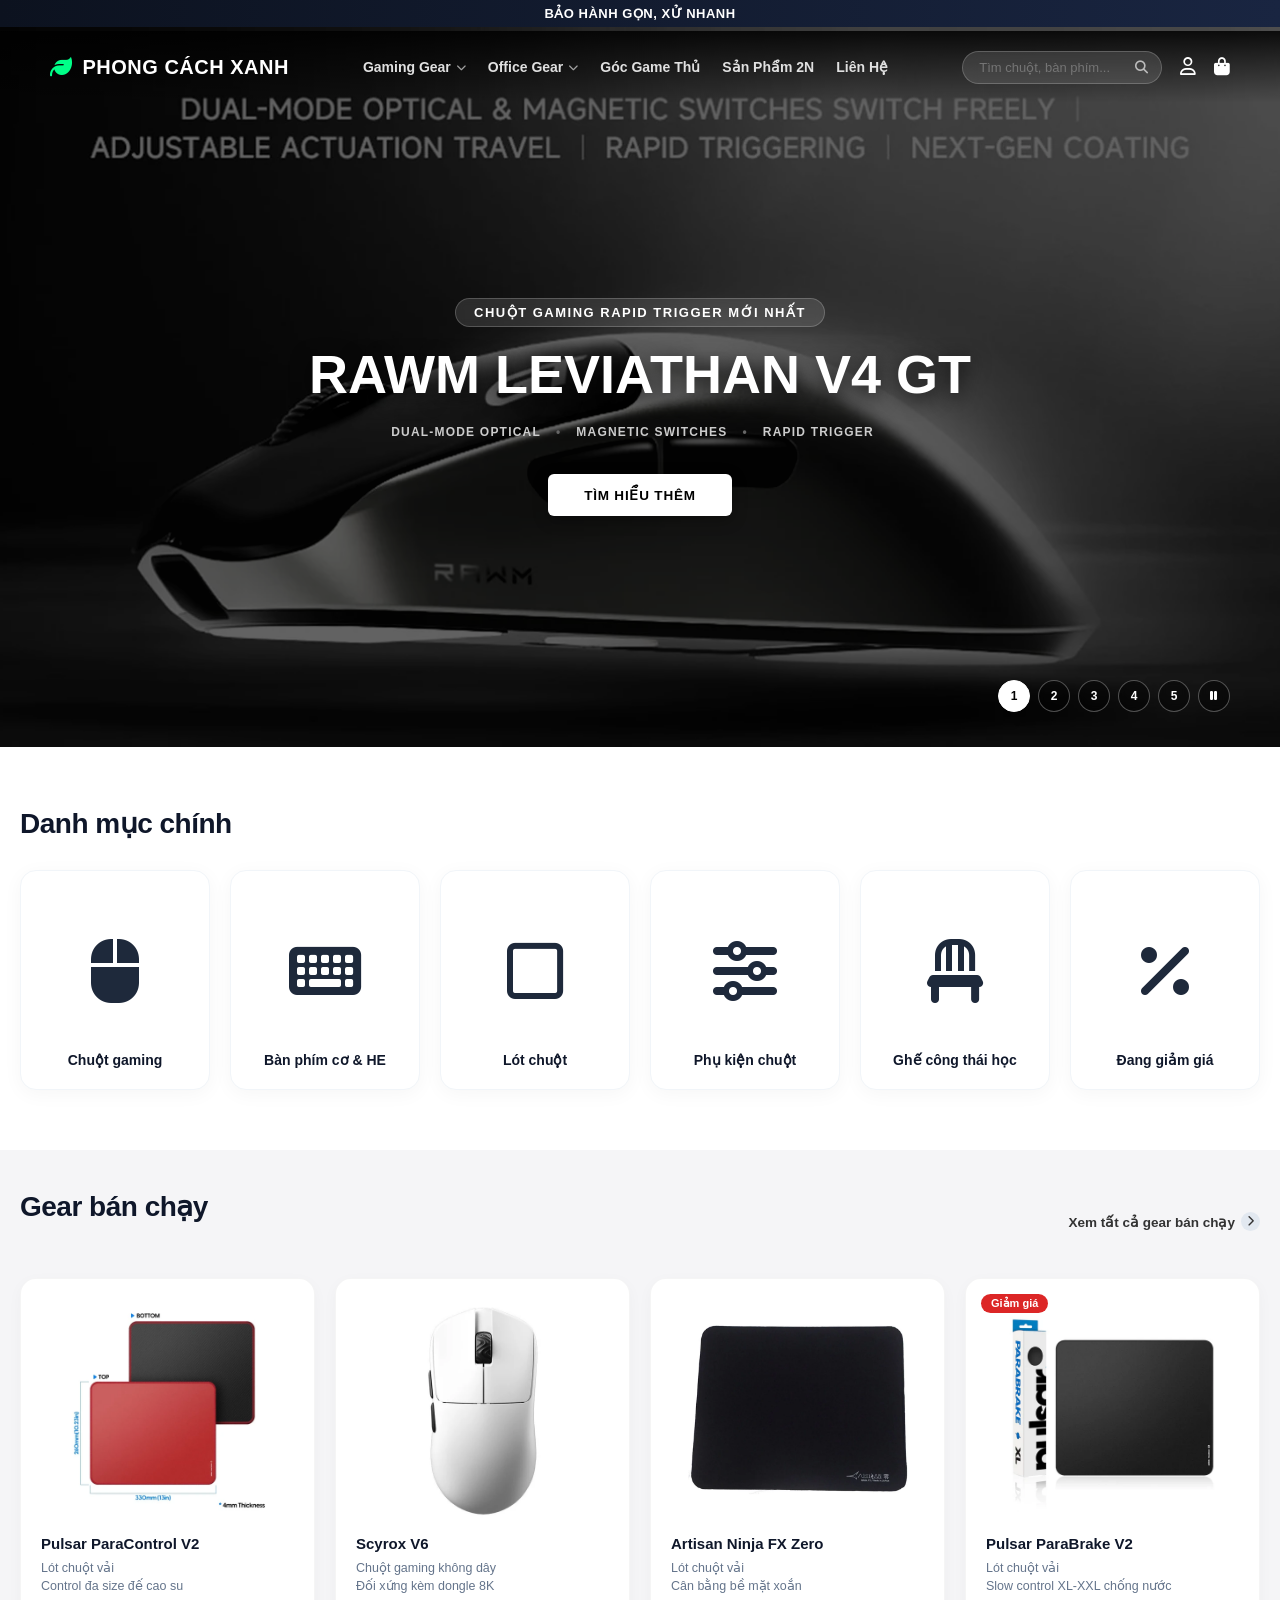
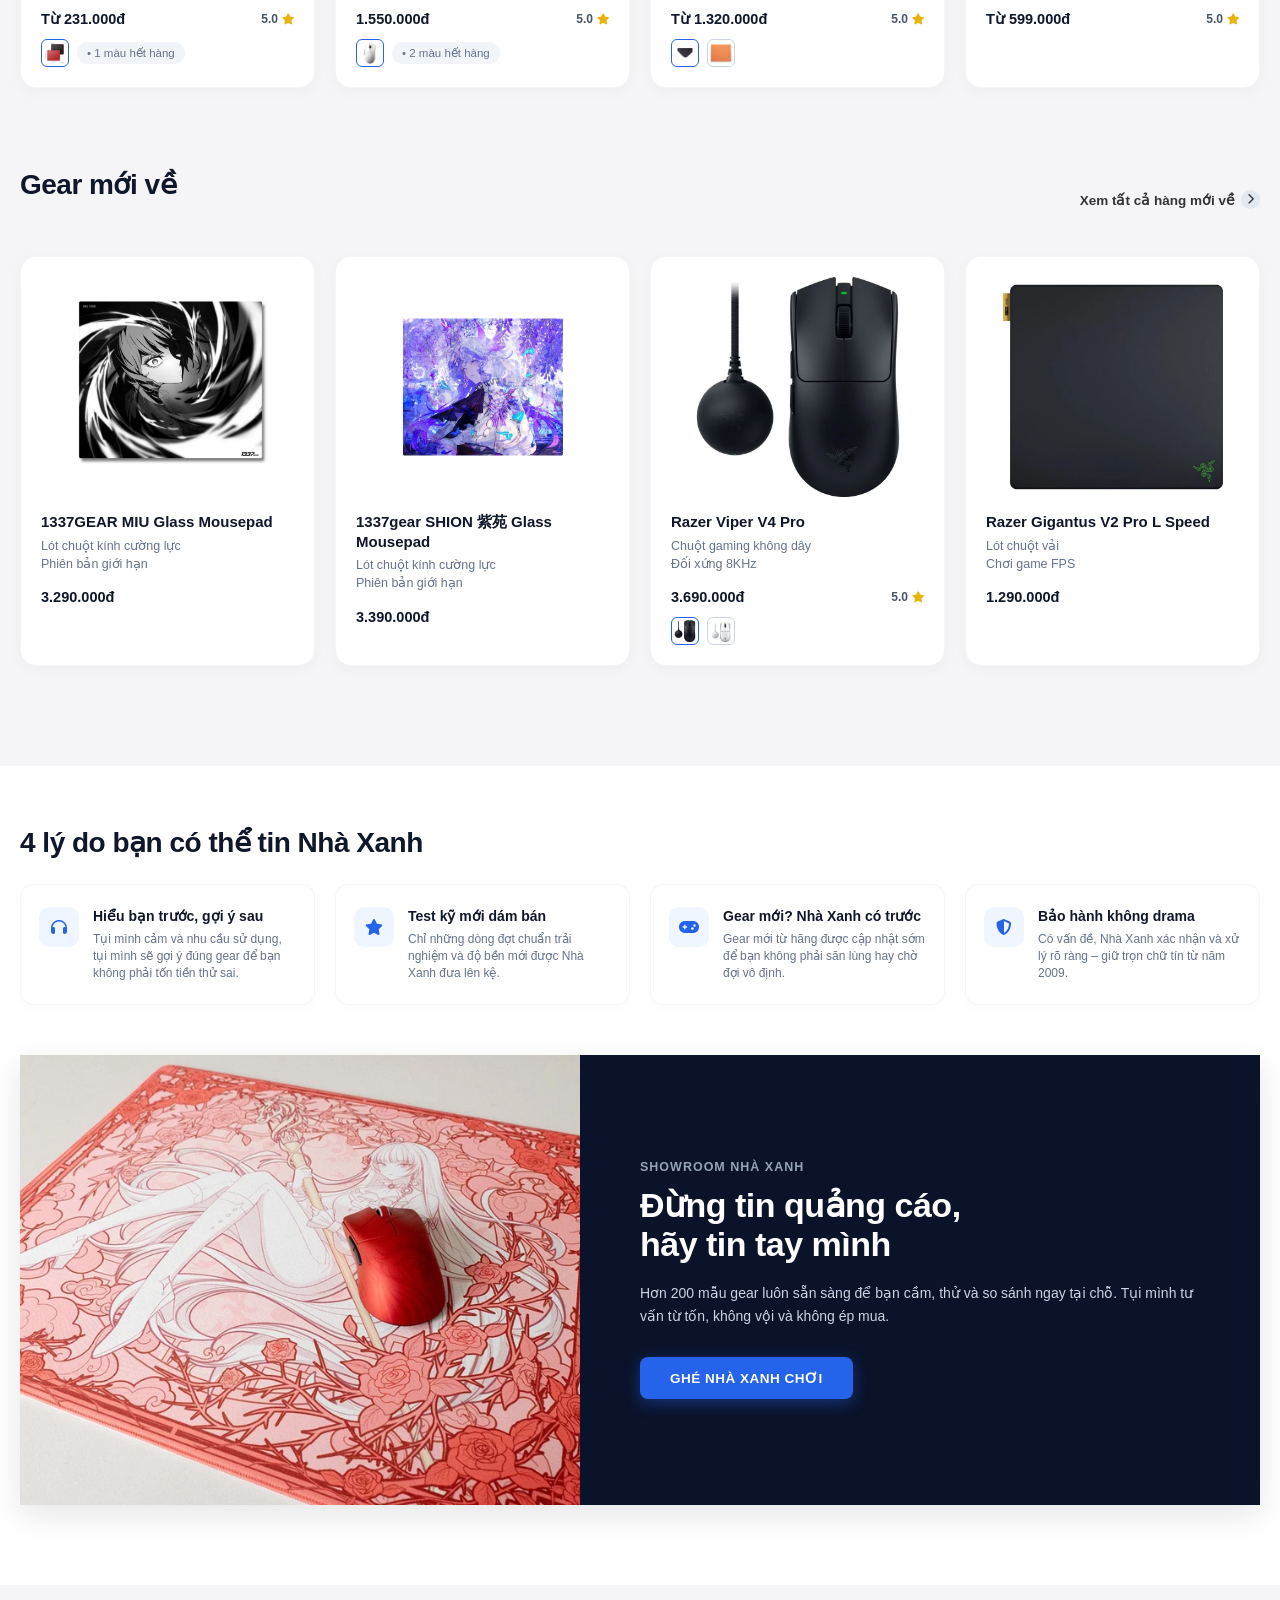
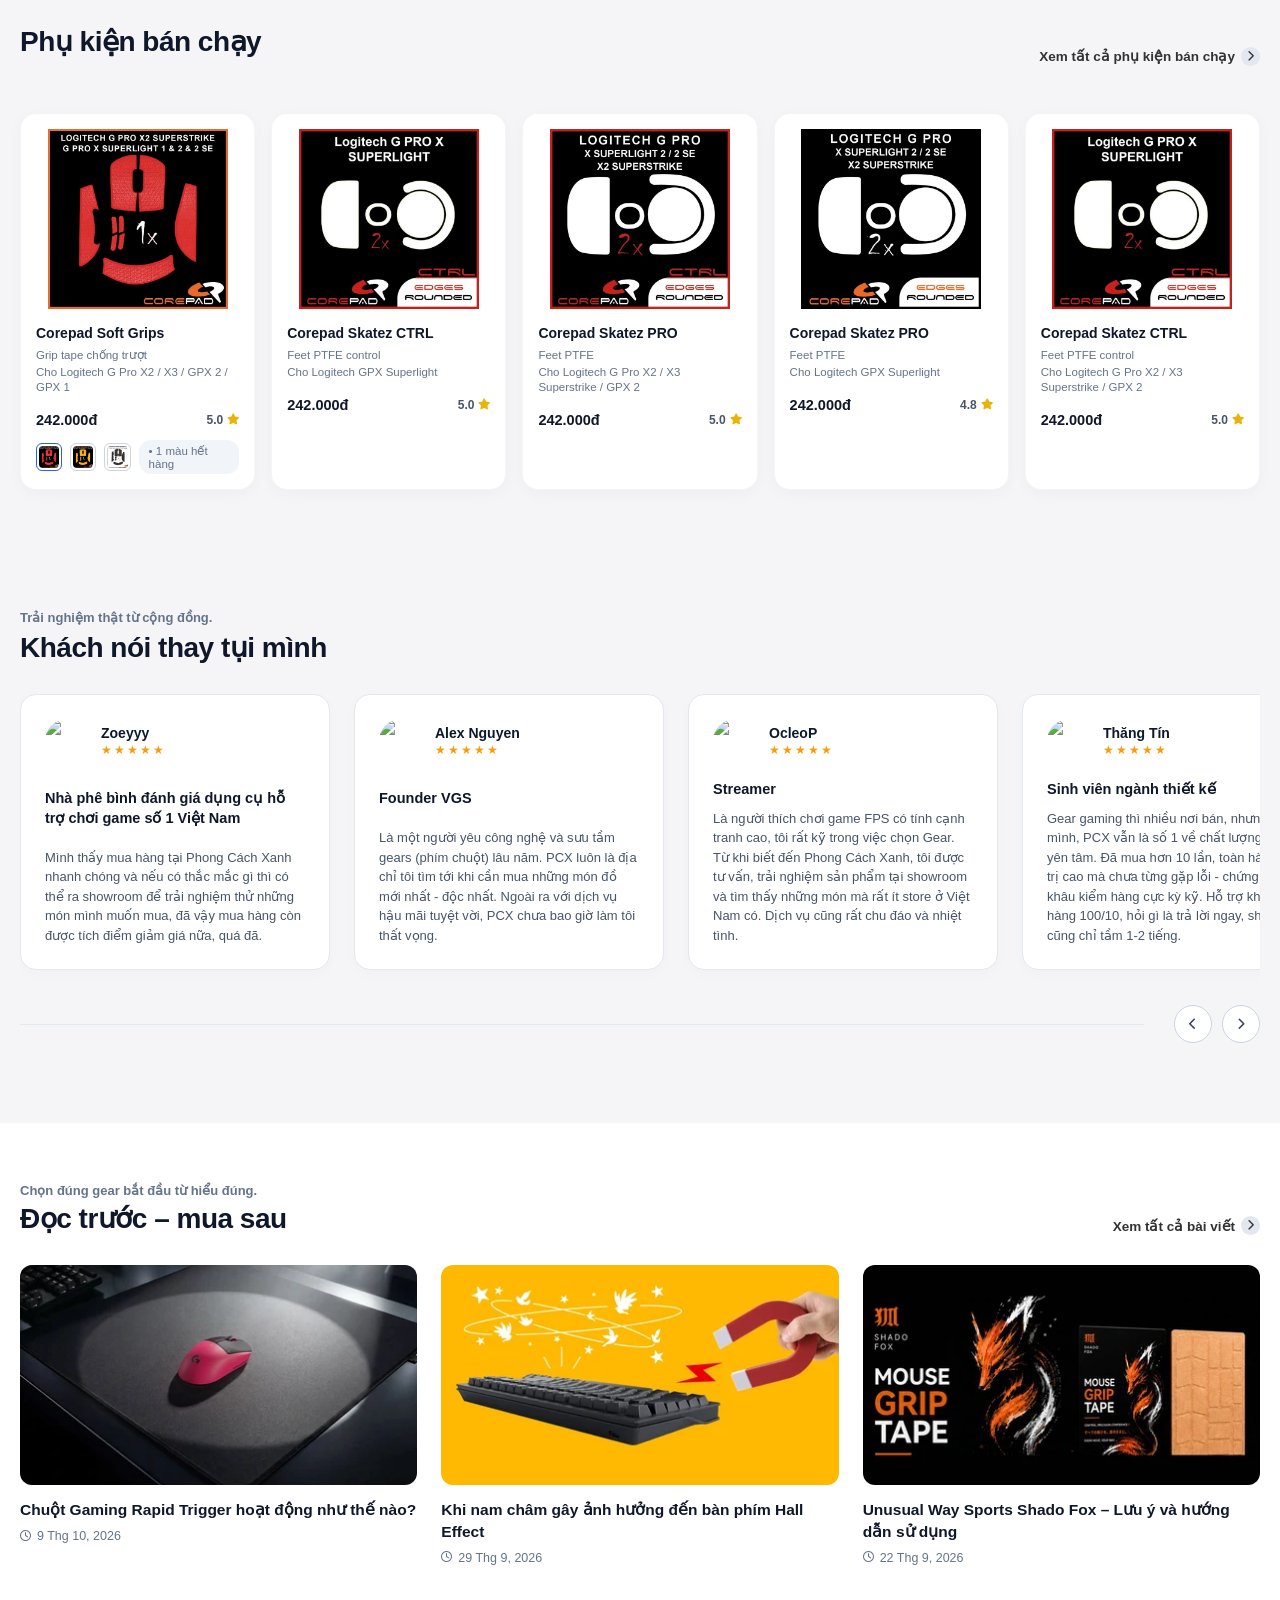
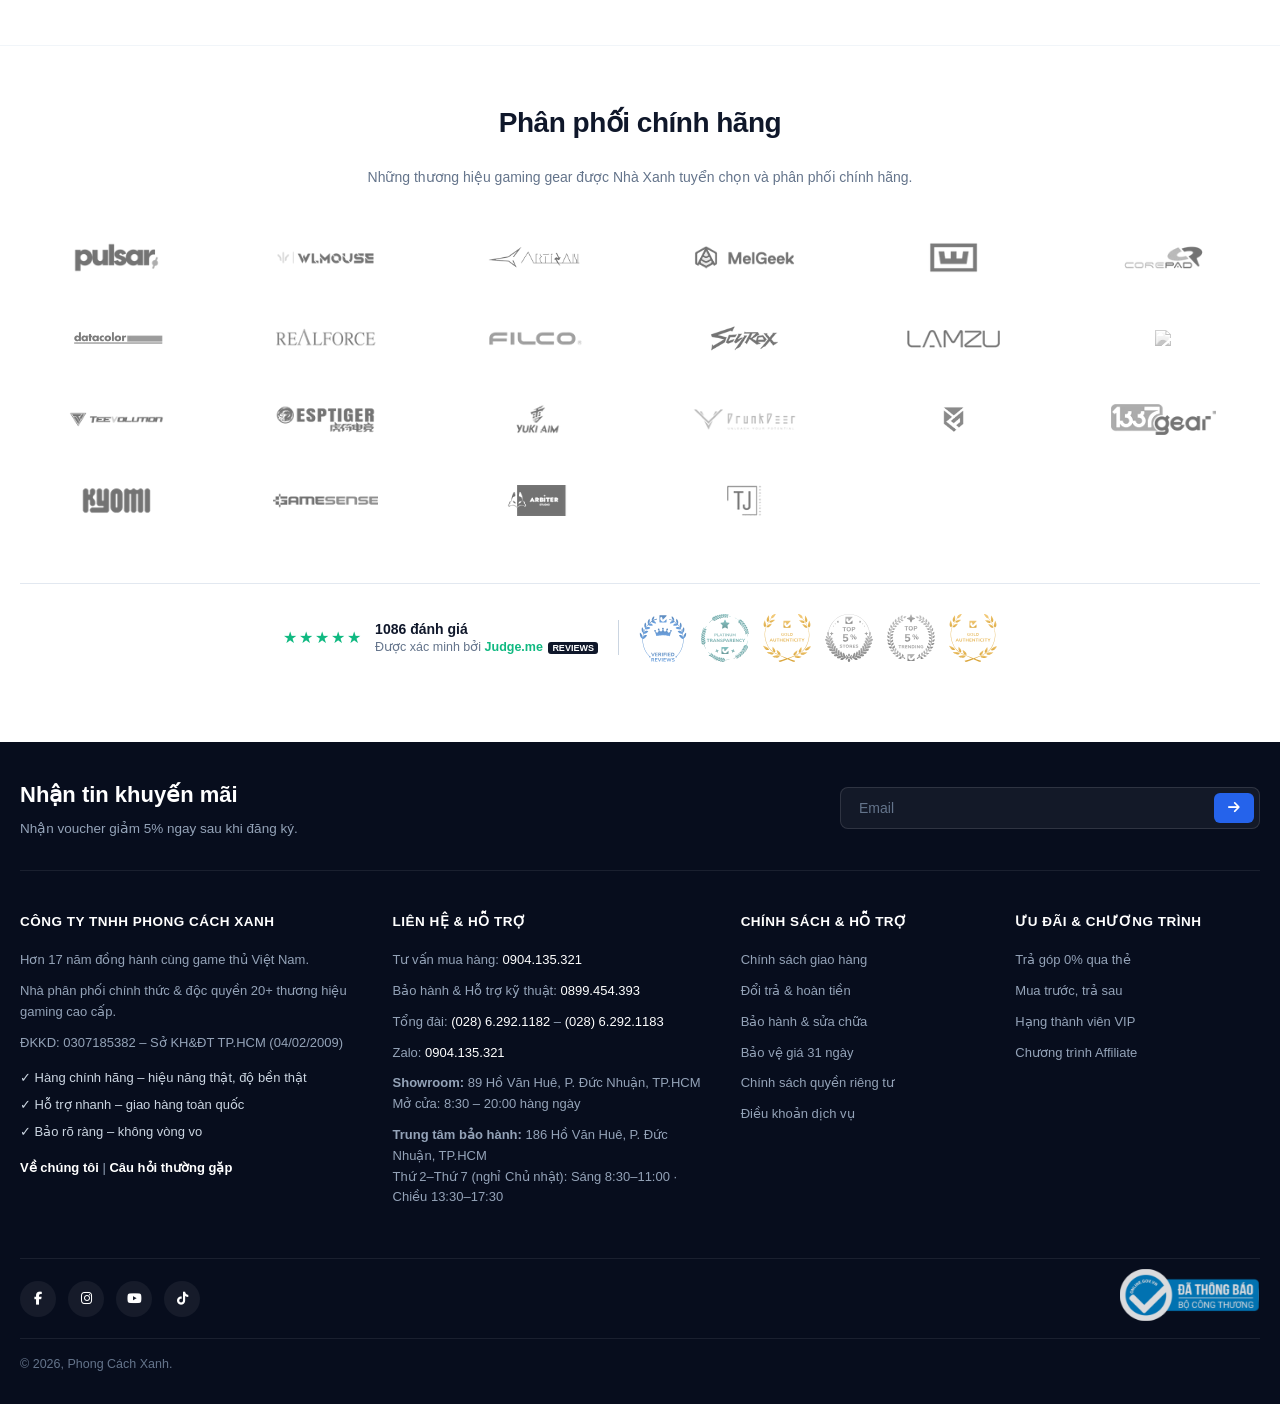
==== commit e2340df0: "update category" ====
--- a/index.html
+++ b/index.html
@@ -152,7 +152,6 @@
 
       <li><a href="#">Góc Game Thủ</a></li>
       <li><a href="#">Sản Phẩm 2N</a></li>
-      <li><a href="#">Tin Tức</a></li>
       <li><a href="#">Liên Hệ</a></li>
     </ul>
   </nav>
@@ -271,7 +270,7 @@
     <div class="category-grid">
       
       <!-- Thẻ 1: Chuột gaming -->
-      <a href="#" class="category-card">
+      <a href="mousecategory.html" class="category-card">
         <div class="category-icon">
           <!-- Đã dùng icon FontAwesome có nét vẽ đen - xanh tương tự ảnh mẫu -->
           <i class="fa-solid fa-computer-mouse"></i>
